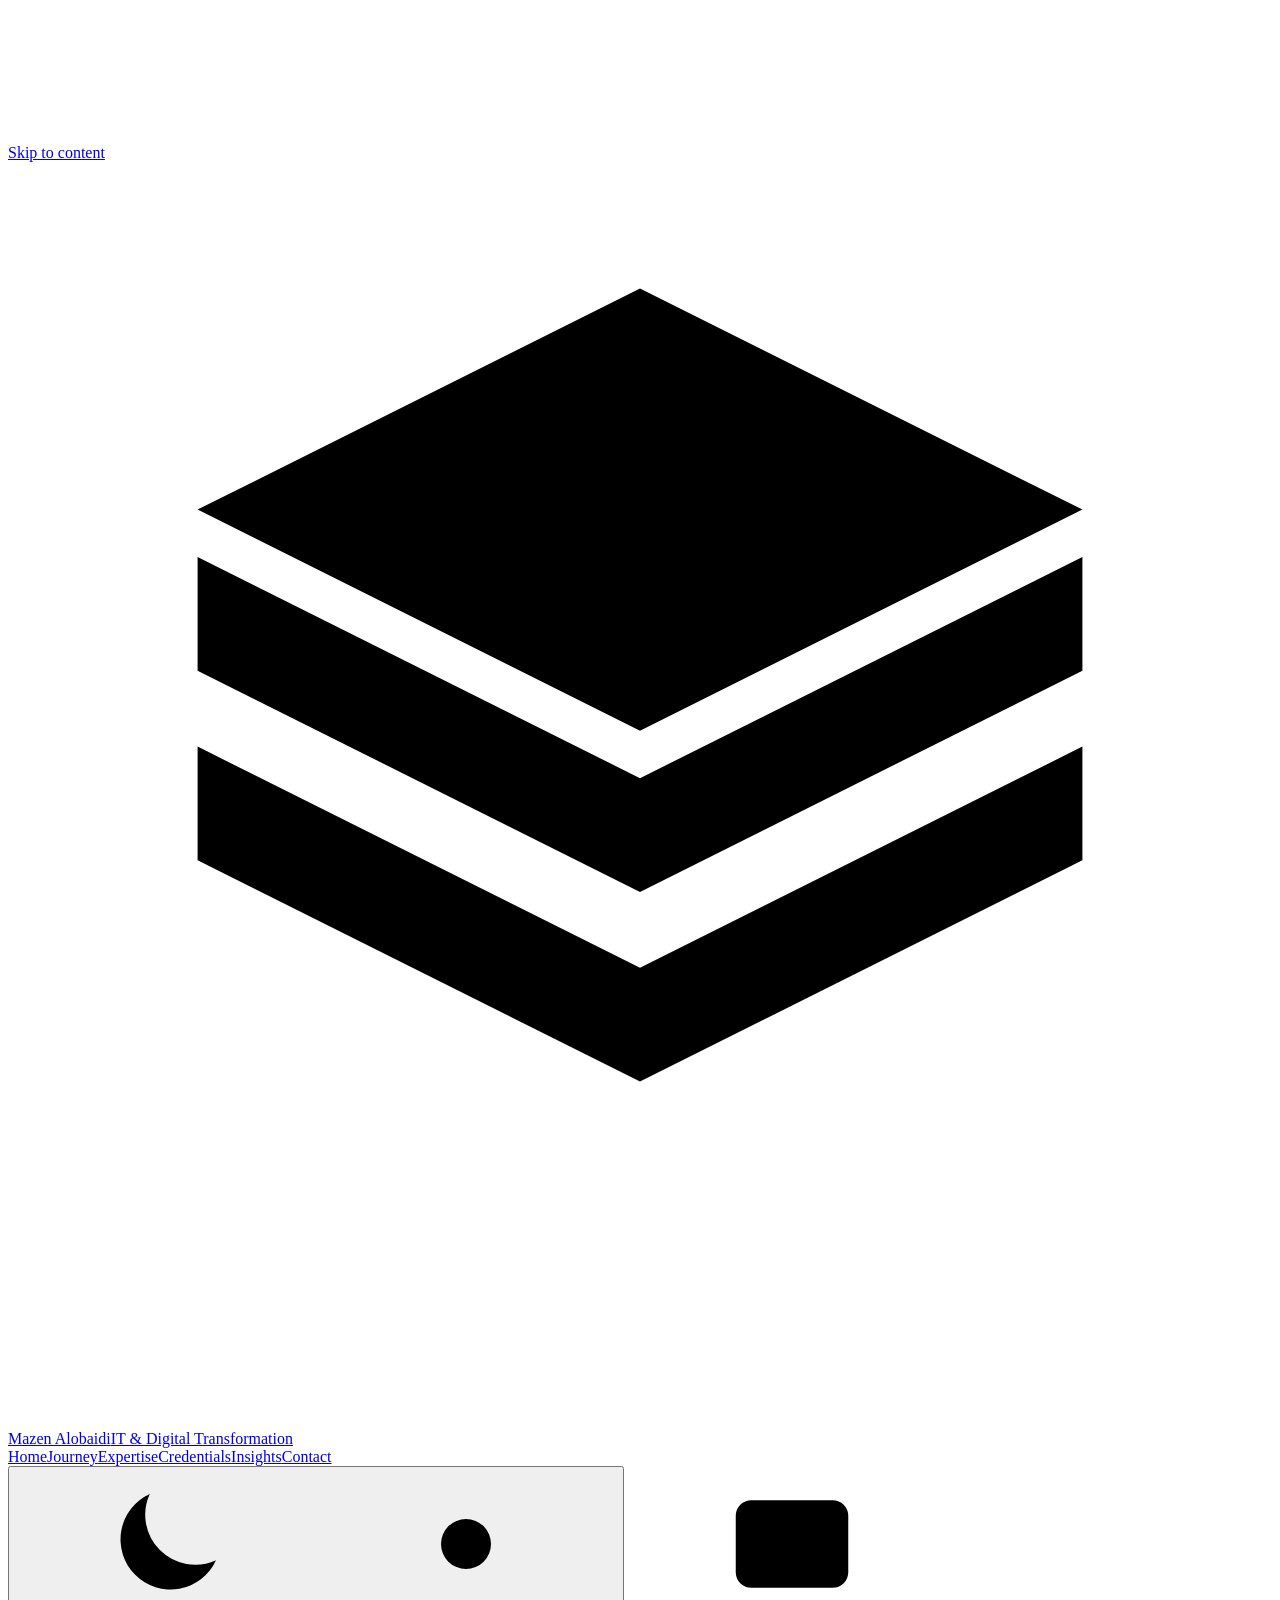
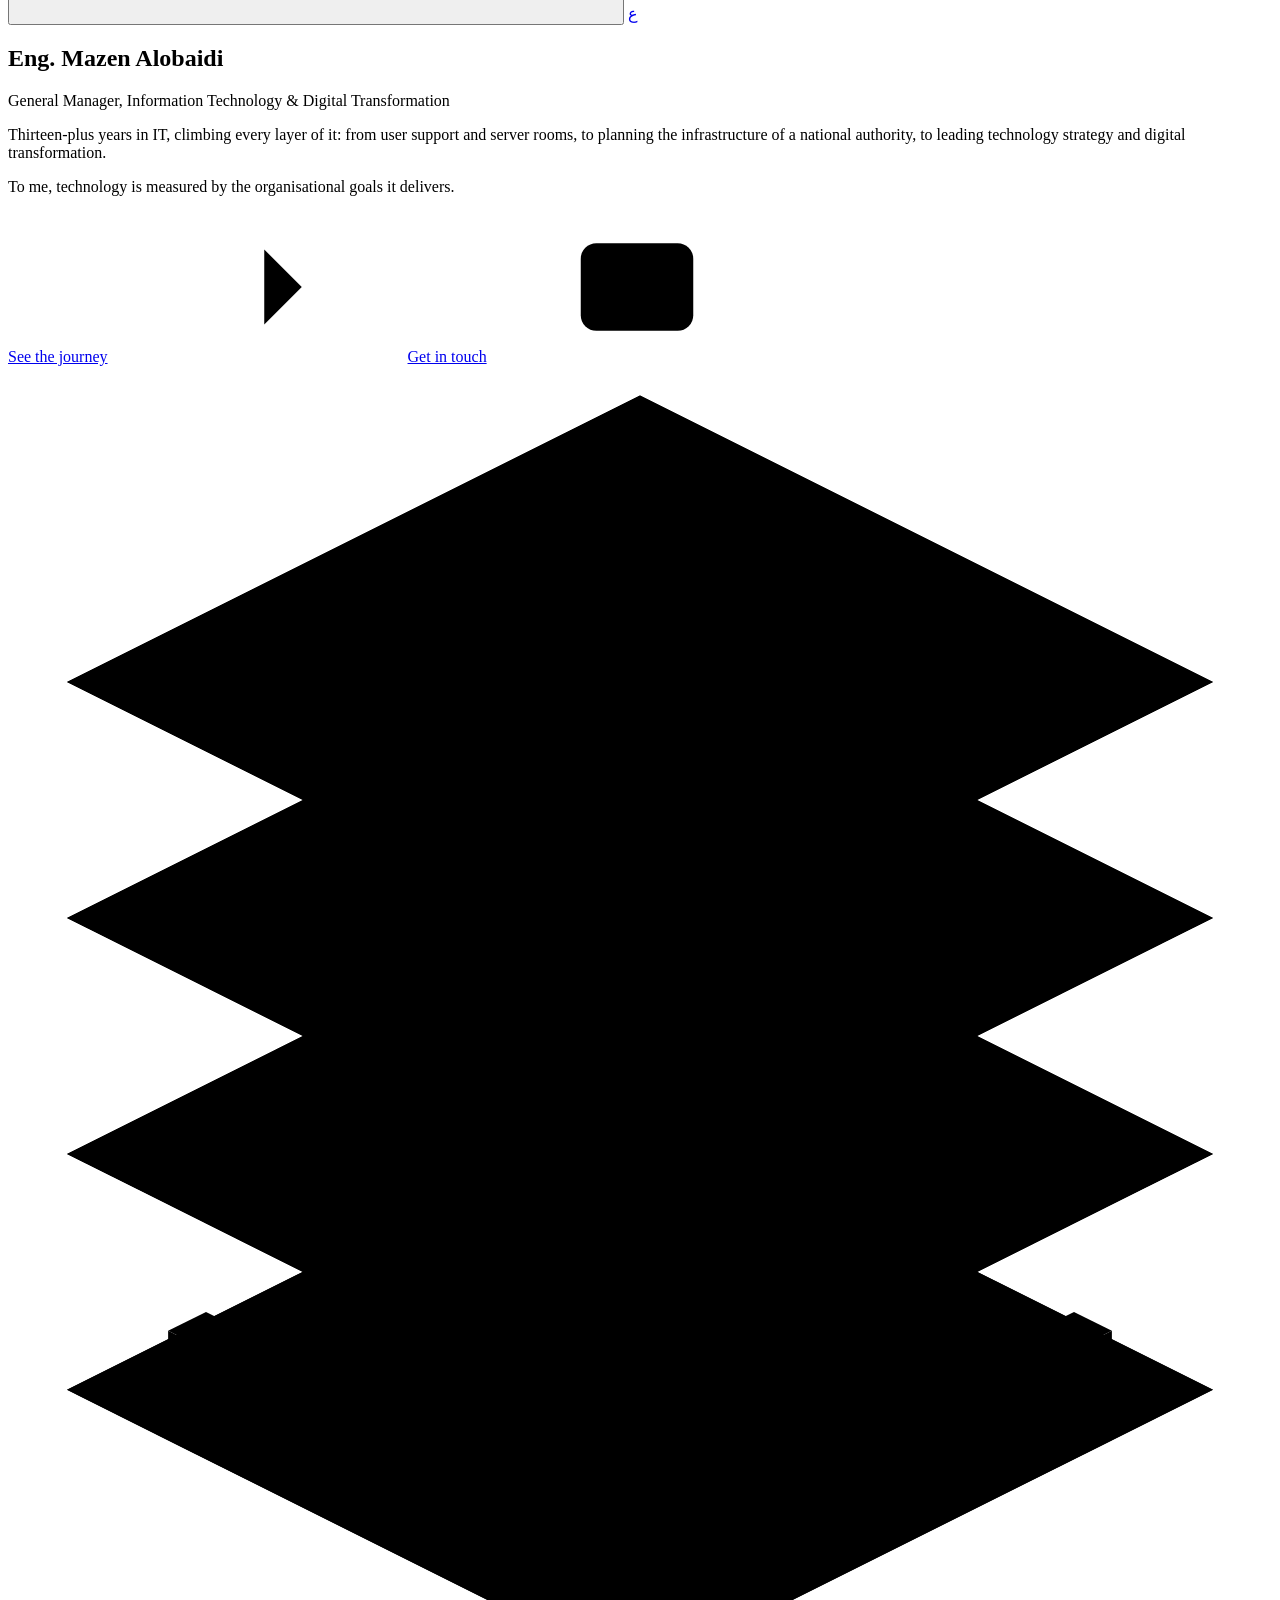
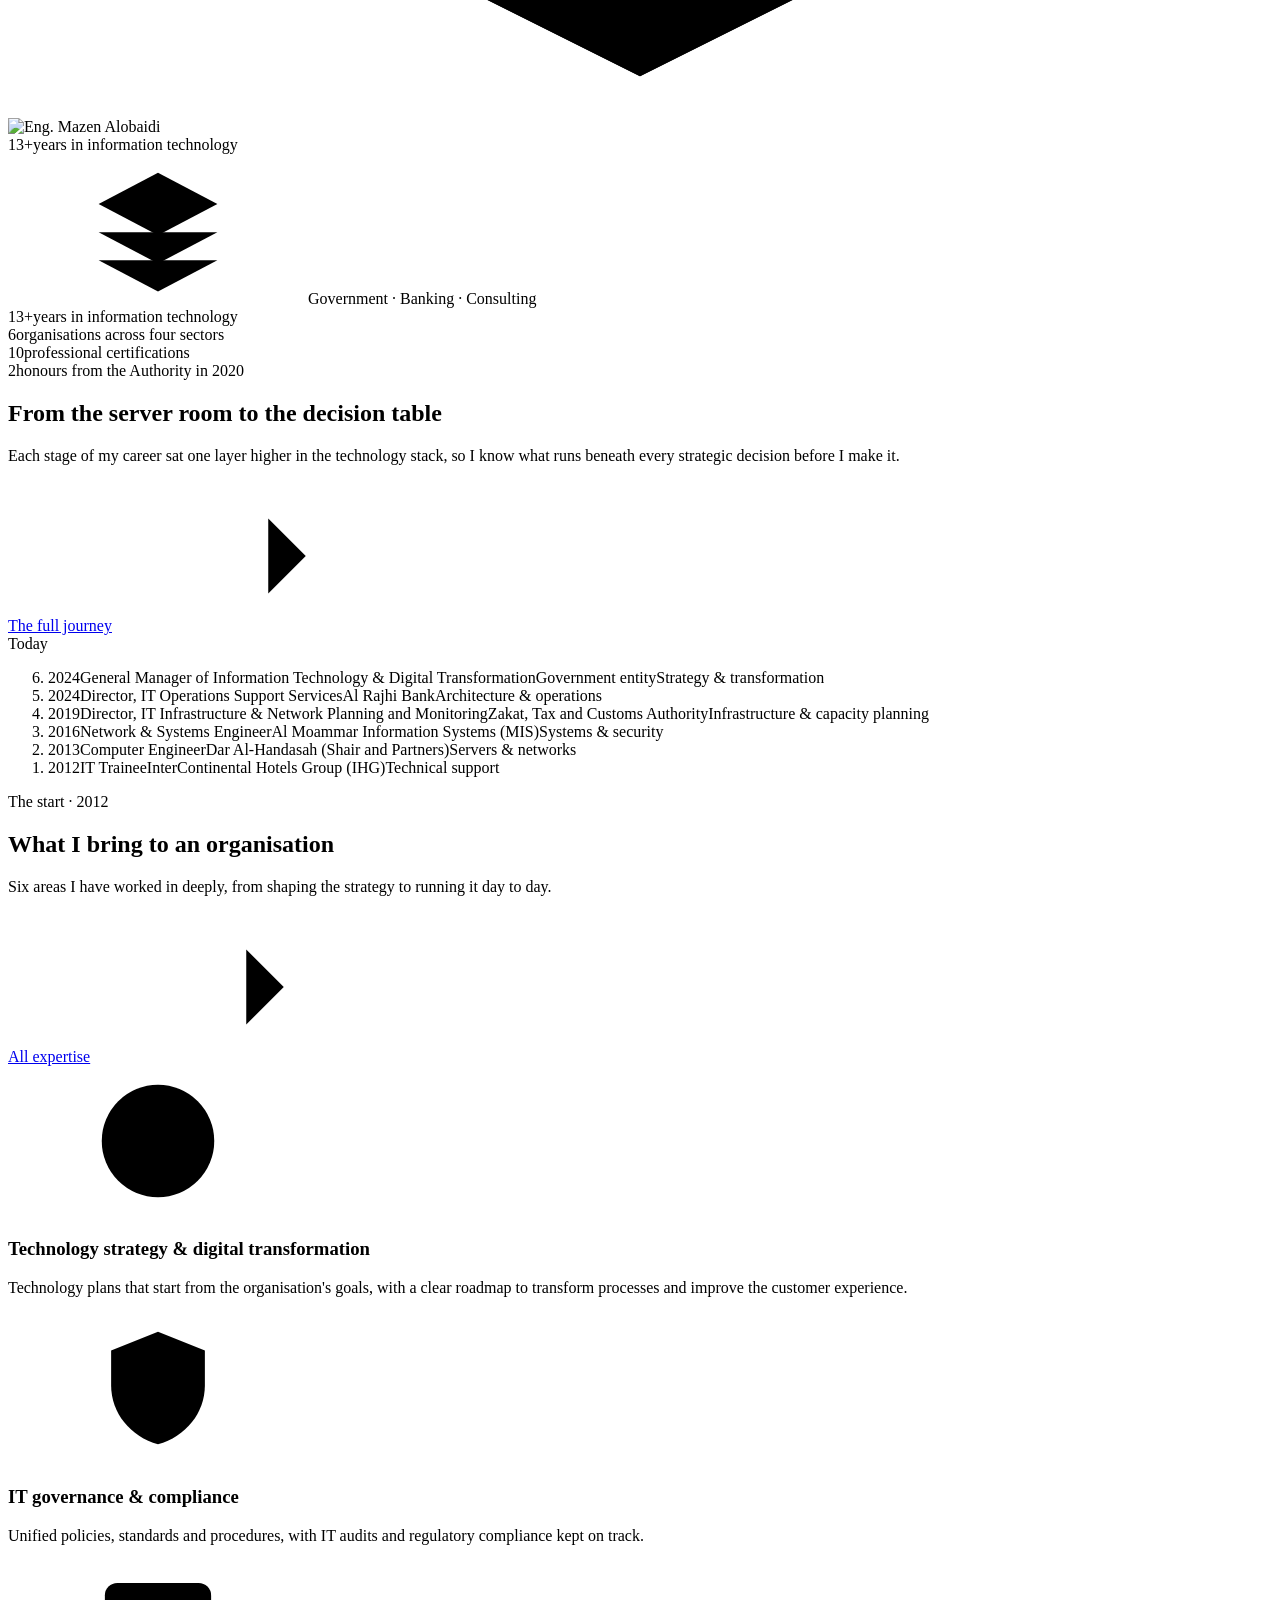
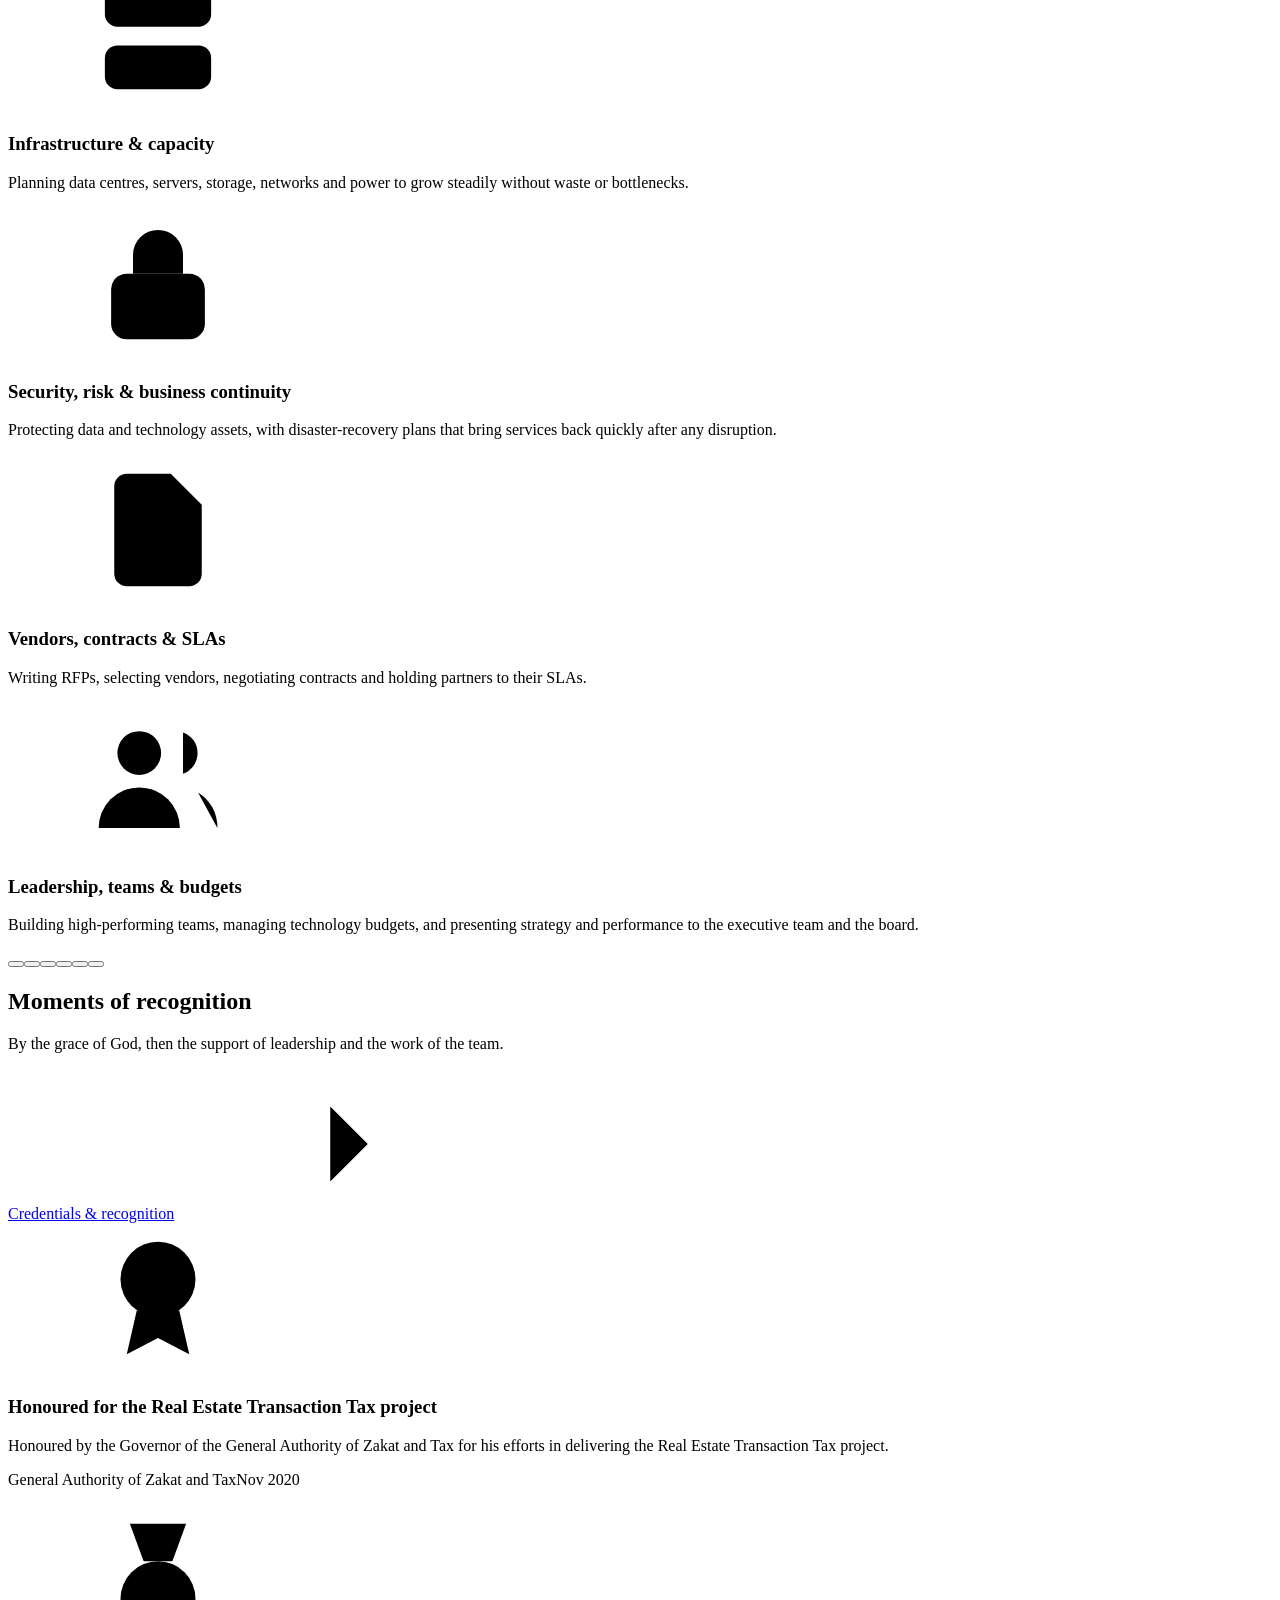
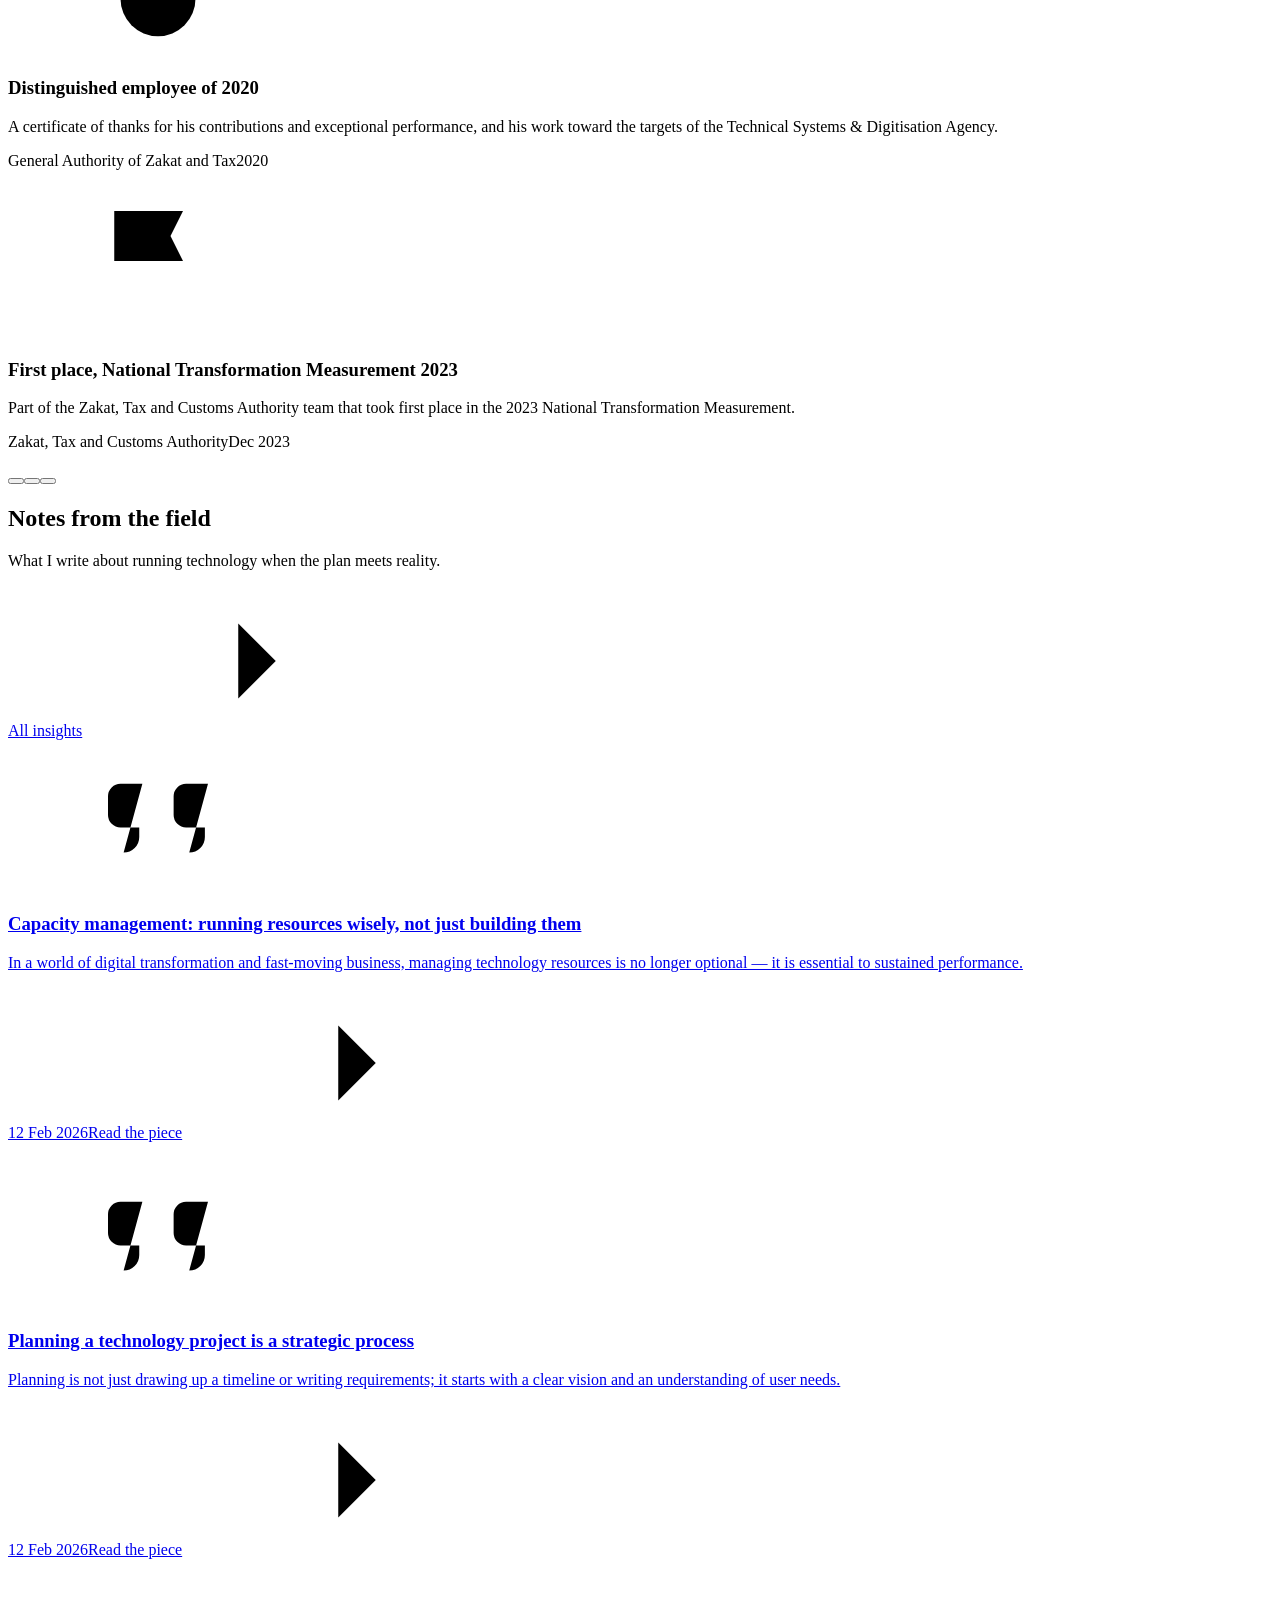
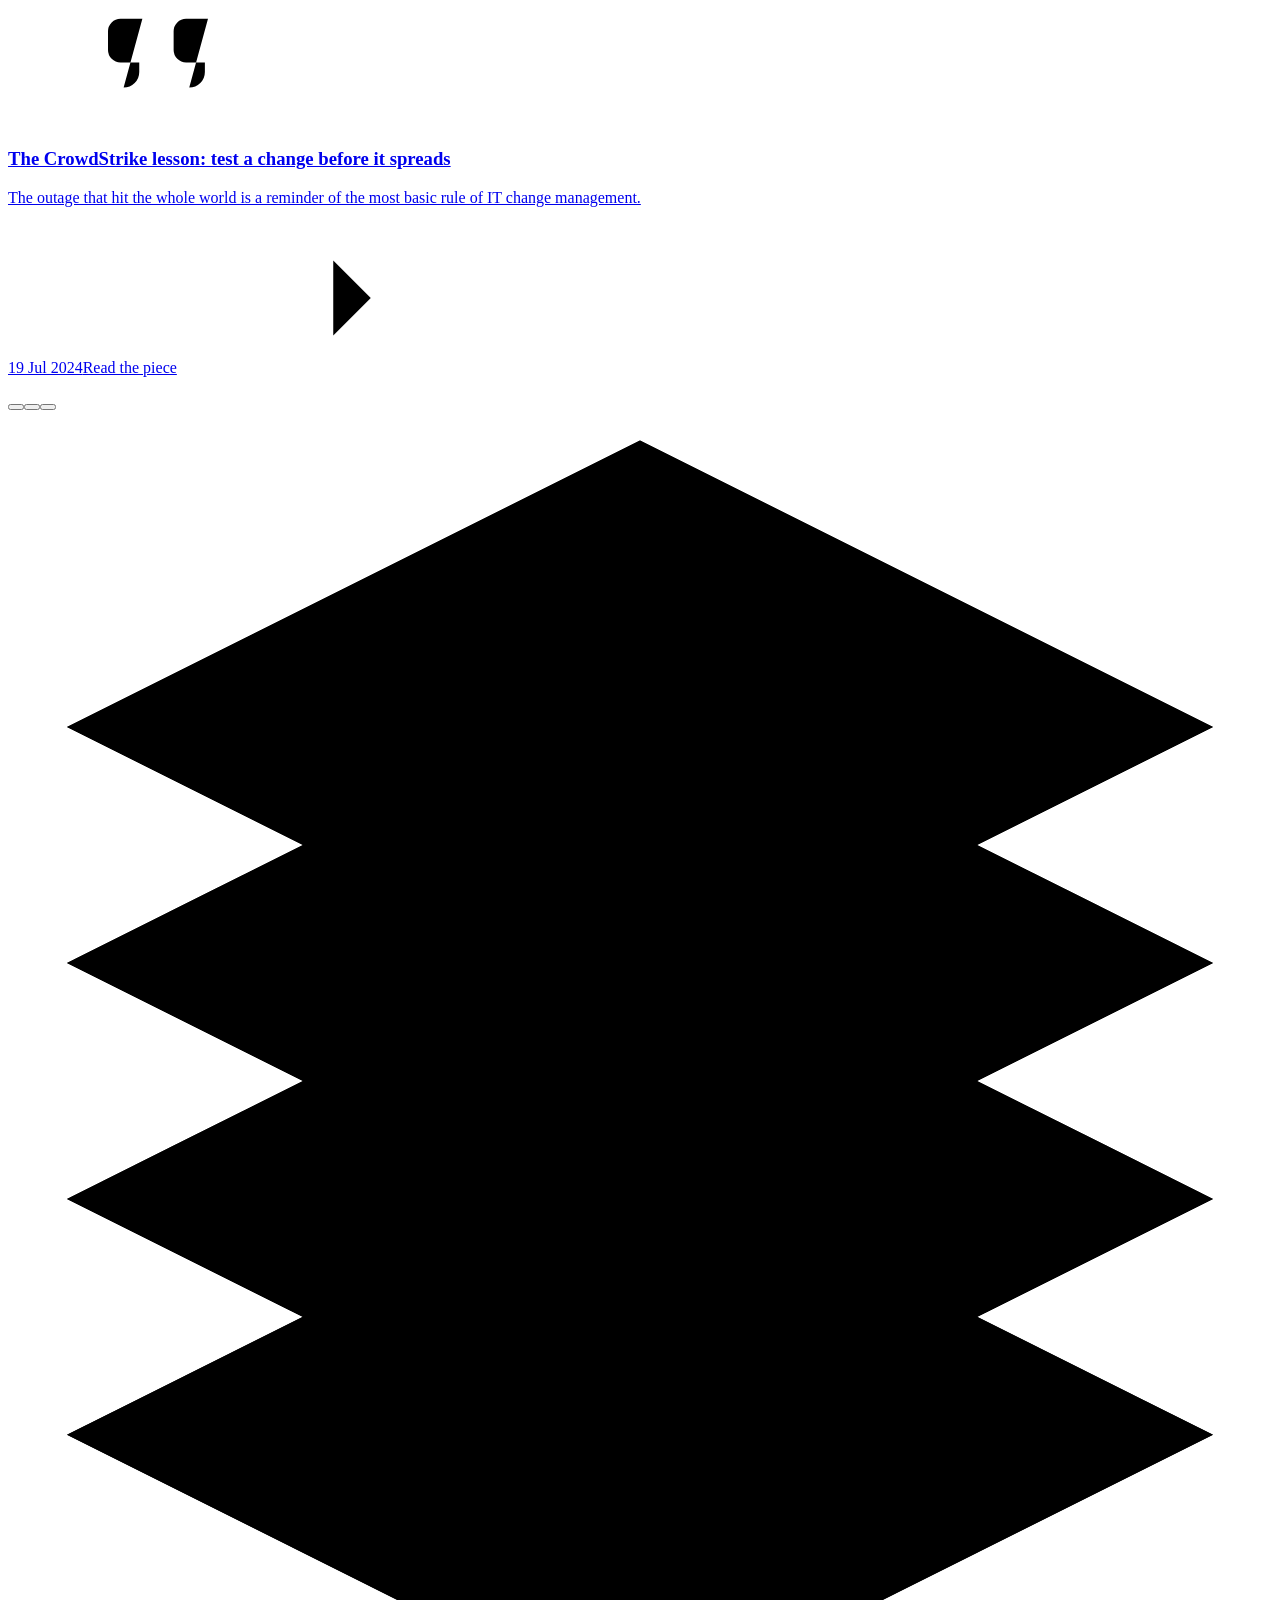
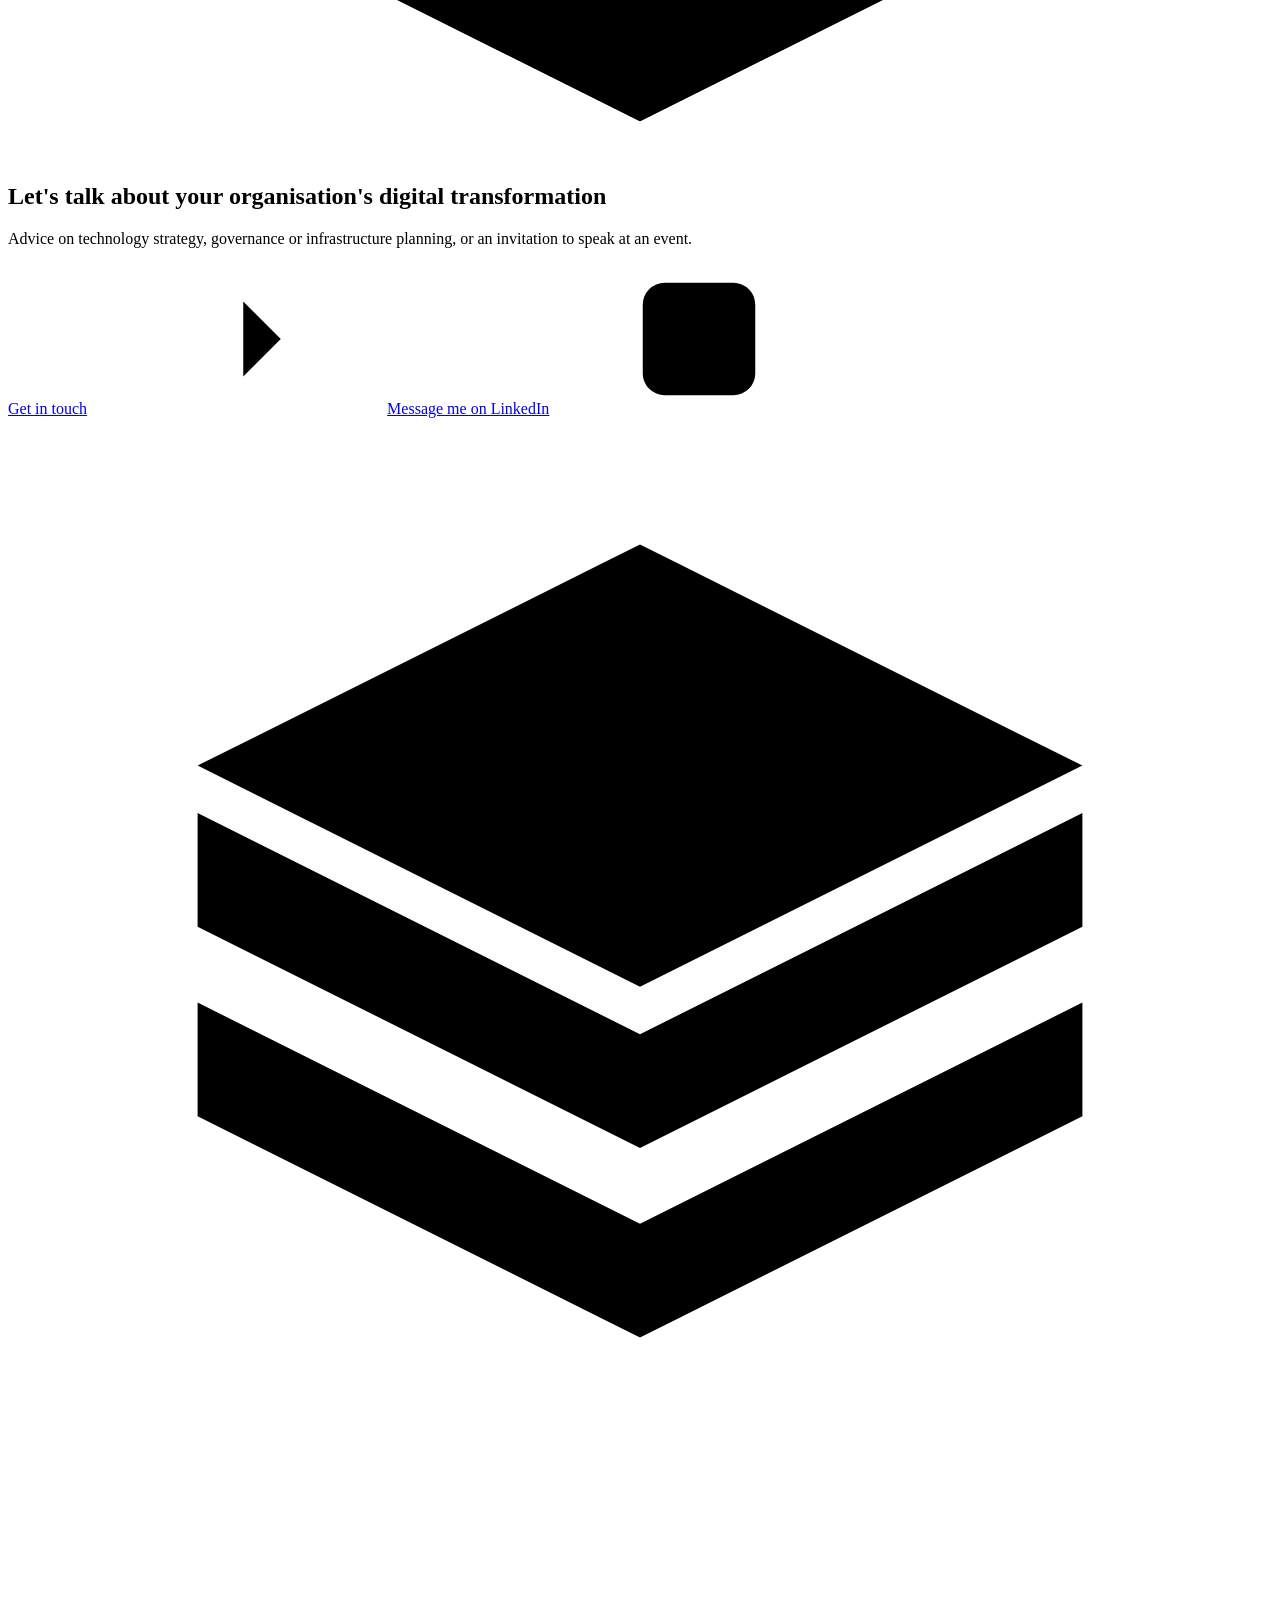
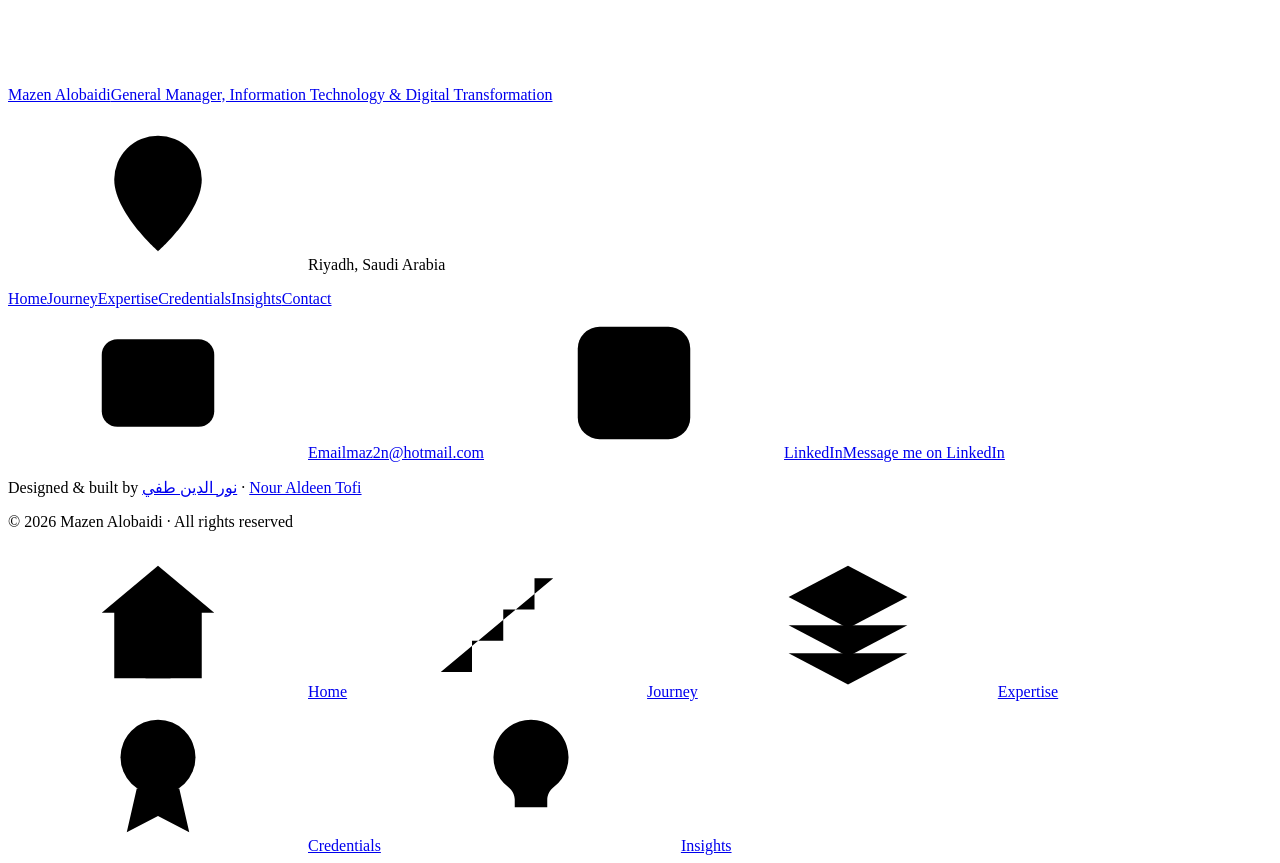
==== en/index.html @ f047f0a1 "Add English pages" ====
<!doctype html>
<html lang="en" dir="ltr" data-page="home" data-alt="../index.html">
<head>
<meta charset="utf-8">
<meta name="viewport" content="width=device-width, initial-scale=1, viewport-fit=cover">
<title>Mazen Alobaidi — General Manager, IT &amp; Digital Transformation</title>
<meta name="description" content="The personal site of Eng. Mazen Alobaidi: 13+ years in IT, from infrastructure and data centres to leading technology strategy, governance and digital transformation.">
<meta name="robots" content="noindex, nofollow">
<meta name="author" content="Mazen Alobaidi">
<meta name="theme-color" content="#0f2427">
<link rel="canonical" href="https://nouraldeentofi.github.io/mazen-alobaidi/en/">
<link rel="alternate" hreflang="ar" href="https://nouraldeentofi.github.io/mazen-alobaidi/">
<link rel="alternate" hreflang="en" href="https://nouraldeentofi.github.io/mazen-alobaidi/en/">
<link rel="alternate" hreflang="x-default" href="https://nouraldeentofi.github.io/mazen-alobaidi/">
<meta property="og:type" content="profile">
<meta property="og:site_name" content="Mazen Alobaidi">
<meta property="og:title" content="Mazen Alobaidi — General Manager, IT &amp; Digital Transformation">
<meta property="og:description" content="The personal site of Eng. Mazen Alobaidi: 13+ years in IT, from infrastructure and data centres to leading technology strategy, governance and digital transformation.">
<meta property="og:url" content="https://nouraldeentofi.github.io/mazen-alobaidi/en/">
<meta property="og:image" content="https://nouraldeentofi.github.io/mazen-alobaidi/assets/img/og.jpg">
<meta property="og:image:width" content="1200">
<meta property="og:image:height" content="630">
<meta property="og:locale" content="en_US">
<meta property="og:locale:alternate" content="ar_SA">
<meta name="twitter:card" content="summary_large_image">
<meta name="twitter:title" content="Mazen Alobaidi — General Manager, IT &amp; Digital Transformation">
<meta name="twitter:description" content="The personal site of Eng. Mazen Alobaidi: 13+ years in IT, from infrastructure and data centres to leading technology strategy, governance and digital transformation.">
<meta name="twitter:image" content="https://nouraldeentofi.github.io/mazen-alobaidi/assets/img/og.jpg">
<link rel="icon" href="../assets/img/favicon.svg" type="image/svg+xml">
<link rel="apple-touch-icon" href="../assets/img/apple-touch-icon.png">
<link rel="help" type="text/plain" href="../llms.txt" title="llms.txt">
<link rel="preload" href="../assets/fonts/plex-lat-400.woff2" as="font" type="font/woff2" crossorigin><link rel="preload" href="../assets/fonts/plex-lat-700.woff2" as="font" type="font/woff2" crossorigin>
<link rel="stylesheet" href="../assets/style.css?v=1">
<script>(function(){var d=document.documentElement,t;d.classList.add('js');setTimeout(function(){if(!window.__maReady)d.classList.remove('js')},3500);try{t=localStorage.getItem('ma-theme')}catch(e){}if(t!=='light'&&t!=='dark'){t=matchMedia('(prefers-color-scheme: dark)').matches?'dark':'light'}d.setAttribute('data-theme',t);try{var L=localStorage.getItem('ma-lang'),r=document.referrer,same=false;try{same=!!r&&new URL(r).origin===location.origin}catch(e){}if((L==='ar'||L==='en')&&L!==d.lang&&!same&&location.protocol!=='file:'){location.replace(d.getAttribute('data-alt'))}}catch(e){}})();</script>
<script type="application/ld+json">{"@context": "https://schema.org", "@type": "Person", "@id": "https://nouraldeentofi.github.io/mazen-alobaidi/#person", "name": "Mazen Alobaidi", "alternateName": ["مازن العبيدي", "م. مازن العبيدي", "مازن فهد العبيدي", "مازن فهد زايد العبيدي", "مازن عبيدي", "مازن العبيدى", "المهندس مازن العبيدي", "Mazen Alobaidi", "Mazen Al-Obaidi", "Mazen Al Obaidi", "Mazen AlObaidi", "Mazen Alobaidy", "Mazen Al-Obaidy", "Mazen Obaidi", "Mazen Fahad Alobaidi", "Mazen Fahd Alobaidi", "Eng. Mazen Alobaidi", "Mazen A."], "honorificPrefix": "Eng.", "jobTitle": ["المدير العام لتقنية المعلومات والتحول الرقمي", "General Manager, Information Technology & Digital Transformation"], "description": "The personal site of Eng. Mazen Alobaidi: 13+ years in IT, from infrastructure and data centres to leading technology strategy, governance and digital transformation.", "url": "https://nouraldeentofi.github.io/mazen-alobaidi/en/", "image": "https://nouraldeentofi.github.io/mazen-alobaidi/assets/img/mazen-600.jpg", "address": {"@type": "PostalAddress", "addressLocality": "Riyadh", "addressCountry": "SA"}, "homeLocation": {"@type": "City", "name": "Riyadh", "alternateName": "الرياض"}, "worksFor": {"@type": "GovernmentOrganization", "name": "Government entity — Riyadh", "alternateName": "جهة حكومية — الرياض"}, "hasOccupation": {"@type": "Occupation", "name": "General Manager, Information Technology & Digital Transformation", "alternateName": ["General Manager of Information Technology and Digital Transformation", "Chief Information Officer", "CIO", "VP of Information Technology", "IT General Manager", "Head of IT", "Digital Transformation Leader", "Enterprise Architecture Consultant", "IT Strategy Consultant", "IT Infrastructure Director", "المدير العام لتقنية المعلومات والتحول الرقمي", "مدير عام تقنية المعلومات", "رئيس تقنية المعلومات", "نائب الرئيس لتقنية المعلومات", "قائد التحول الرقمي", "مستشار تقنية المعلومات", "مستشار التحول الرقمي", "مدير البنية التحتية التقنية"], "occupationLocation": {"@type": "City", "name": "Riyadh"}, "skills": "IT Strategy, Digital Transformation, IT Governance, Enterprise Architecture, TOGAF, Capacity Management, Data Center Architecture, High Availability Architecture, IT Infrastructure Planning, Cybersecurity, Risk Management, Business Continuity, Disaster Recovery, Vendor Management, RFP, Service Level Agreements, IT Budgeting, Change Management, Team Leadership, VMware vSphere"}, "knowsAbout": ["IT Strategy", "Digital Transformation", "IT Governance", "Enterprise Architecture", "TOGAF", "Capacity Management", "Data Center Architecture", "High Availability Architecture", "IT Infrastructure Planning", "Cybersecurity", "Risk Management", "Business Continuity", "Disaster Recovery", "Vendor Management", "RFP", "Service Level Agreements", "IT Budgeting", "Change Management", "Team Leadership", "VMware vSphere", "Windows Server", "ISO 27001", "Cloud Architecture", "استراتيجية تقنية المعلومات", "التحول الرقمي", "حوكمة تقنية المعلومات", "معمارية المؤسسة", "إدارة السعة", "مراكز البيانات", "استمرارية الأعمال", "إدارة المخاطر", "الأمن السيبراني"], "hasCredential": [{"@type": "EducationalOccupationalCredential", "credentialCategory": "degree", "name": "Bachelor's Degree, Computer Engineering", "recognizedBy": {"@type": "CollegeOrUniversity", "name": "Taif University", "alternateName": "جامعة الطائف"}}, {"@type": "EducationalOccupationalCredential", "credentialCategory": "certificate", "name": "Strategic Planning", "alternateName": "التخطيط الاستراتيجي", "recognizedBy": {"@type": "Organization", "name": "London Corporate Training"}}, {"@type": "EducationalOccupationalCredential", "credentialCategory": "certificate", "name": "TOGAF 9 Foundation and Certified Training", "alternateName": "تدريب TOGAF 9 التأسيسي والمعتمد", "recognizedBy": {"@type": "Organization", "name": "JODAYN"}}, {"@type": "EducationalOccupationalCredential", "credentialCategory": "certificate", "name": "Cloud Architecture: Advanced Concepts", "alternateName": "معمارية السحابة: مفاهيم متقدمة", "recognizedBy": {"@type": "Organization", "name": "LinkedIn Learning"}}, {"@type": "EducationalOccupationalCredential", "credentialCategory": "certificate", "name": "Learning Cloud Computing: Core Concepts", "alternateName": "الحوسبة السحابية: المفاهيم الأساسية", "recognizedBy": {"@type": "Organization", "name": "LinkedIn Learning"}}, {"@type": "EducationalOccupationalCredential", "credentialCategory": "certificate", "name": "vSphere 6.7 Foundations: Networking", "alternateName": "أساسيات شبكات vSphere 6.7", "recognizedBy": {"@type": "Organization", "name": "LinkedIn Learning"}}, {"@type": "EducationalOccupationalCredential", "credentialCategory": "certificate", "name": "VMware vSphere 6.5 Advanced Networking", "alternateName": "شبكات VMware vSphere 6.5 المتقدمة", "recognizedBy": {"@type": "Organization", "name": "LinkedIn Learning"}}, {"@type": "EducationalOccupationalCredential", "credentialCategory": "certificate", "name": "Microsoft SQL Server 2016: Installation and Administration", "alternateName": "تثبيت Microsoft SQL Server 2016 وإدارته", "recognizedBy": {"@type": "Organization", "name": "LinkedIn Learning"}}, {"@type": "EducationalOccupationalCredential", "credentialCategory": "certificate", "name": "Introduction to SAN and NAS Storage", "alternateName": "مقدمة في تخزين SAN وNAS", "recognizedBy": {"@type": "Organization", "name": "LinkedIn Learning"}}, {"@type": "EducationalOccupationalCredential", "credentialCategory": "certificate", "name": "Project Management Foundations: Small Projects", "alternateName": "أساسيات إدارة المشاريع: المشاريع الصغيرة", "recognizedBy": {"@type": "Organization", "name": "LinkedIn Learning"}}, {"@type": "EducationalOccupationalCredential", "credentialCategory": "certificate", "name": "Project Management Tips", "alternateName": "نصائح في إدارة المشاريع", "recognizedBy": {"@type": "Organization", "name": "LinkedIn Learning"}}], "award": ["Honoured for the Real Estate Transaction Tax project (Nov 2020)", "Distinguished employee of 2020 (2020)", "First place, National Transformation Measurement 2023 (Dec 2023)", "تكريم مشروع ضريبة التصرفات العقارية", "الموظف المتميز لعام 2020", "المركز الأول في قياس التحول الوطني 2023"], "alumniOf": [{"@type": "CollegeOrUniversity", "name": "Taif University", "alternateName": "جامعة الطائف"}, {"@type": "GovernmentOrganization", "name": "Zakat, Tax and Customs Authority", "alternateName": ["ZATCA", "هيئة الزكاة والضريبة والجمارك"]}, {"@type": "BankOrCreditUnion", "name": "Al Rajhi Bank", "alternateName": "مصرف الراجحي"}, {"@type": "Organization", "name": "Al Moammar Information Systems", "alternateName": ["MIS", "المعمر لأنظمة المعلومات"]}, {"@type": "Organization", "name": "Dar Al-Handasah (Shair and Partners)", "alternateName": "دار الهندسة"}, {"@type": "Organization", "name": "InterContinental Hotels Group", "alternateName": "IHG"}], "knowsLanguage": [{"@type": "Language", "name": "Arabic", "alternateName": "ar"}, {"@type": "Language", "name": "English", "alternateName": "en"}], "sameAs": ["https://www.linkedin.com/in/mazen-a-08a4165a/"], "email": "mailto:maz2n@hotmail.com"}</script><script type="application/ld+json">{"@context": "https://schema.org", "@type": "ProfilePage", "@id": "https://nouraldeentofi.github.io/mazen-alobaidi/en/#page", "url": "https://nouraldeentofi.github.io/mazen-alobaidi/en/", "name": "Mazen Alobaidi — General Manager, IT & Digital Transformation", "description": "The personal site of Eng. Mazen Alobaidi: 13+ years in IT, from infrastructure and data centres to leading technology strategy, governance and digital transformation.", "inLanguage": "en", "isPartOf": {"@type": "WebSite", "@id": "https://nouraldeentofi.github.io/mazen-alobaidi/#site", "name": "Mazen Alobaidi", "url": "https://nouraldeentofi.github.io/mazen-alobaidi/"}, "about": {"@id": "https://nouraldeentofi.github.io/mazen-alobaidi/#person"}, "mainEntity": {"@id": "https://nouraldeentofi.github.io/mazen-alobaidi/#person"}}</script><script type="application/ld+json">{"@context": "https://schema.org", "@type": "BreadcrumbList", "itemListElement": [{"@type": "ListItem", "position": 1, "name": "Home", "item": "https://nouraldeentofi.github.io/mazen-alobaidi/en/"}]}</script>
</head>
<body>
<a class="skip" href="#main">Skip to content</a>
<svg class="sprite" aria-hidden="true" focusable="false" xmlns="http://www.w3.org/2000/svg"><symbol id="i-home" viewBox="0 0 24 24"><path d="M3 10.5 12 3l9 7.5"/><path d="M5 9.5V21h14V9.5"/><path d="M10 21v-6h4v6"/></symbol><symbol id="i-stairs" viewBox="0 0 24 24"><path d="M3 20h5v-5h5v-5h5V5h3"/></symbol><symbol id="i-layers" viewBox="0 0 24 24"><path d="M12 3 2.5 8 12 13l9.5-5L12 3Z"/><path d="m2.5 12.5 9.5 5 9.5-5"/><path d="m2.5 17 9.5 5 9.5-5"/></symbol><symbol id="i-award" viewBox="0 0 24 24"><circle cx="12" cy="9" r="6"/><path d="M8.6 14 7 21l5-2.6 5 2.6-1.6-7"/></symbol><symbol id="i-medal" viewBox="0 0 24 24"><path d="M7.5 3h9l-2.2 6h-4.6L7.5 3Z"/><circle cx="12" cy="15" r="6"/><path d="m12 12 .9 1.9 2.1.3-1.5 1.4.4 2.1-1.9-1-1.9 1 .4-2.1-1.5-1.4 2.1-.3L12 12Z"/></symbol><symbol id="i-flag" viewBox="0 0 24 24"><path d="M5 21V4"/><path d="M5 4h11l-2 4 2 4H5"/></symbol><symbol id="i-bulb" viewBox="0 0 24 24"><path d="M9 18h6"/><path d="M10 21h4"/><path d="M12 3a6 6 0 0 0-3.6 10.8c.6.5 1 1.2 1 2V17h5.2v-1.2c0-.8.4-1.5 1-2A6 6 0 0 0 12 3Z"/></symbol><symbol id="i-mail" viewBox="0 0 24 24"><rect x="3" y="5" width="18" height="14" rx="2.5"/><path d="m3.8 7 8.2 6 8.2-6"/></symbol><symbol id="i-linkedin" viewBox="0 0 24 24"><rect x="3" y="3" width="18" height="18" rx="3.5"/><path d="M8 10.5V17"/><path d="M8 7.2v.1"/><path d="M12 17v-6.5"/><path d="M12 13.6c0-1.9 1.1-3.1 2.7-3.1 1.5 0 2.3 1 2.3 2.8V17"/></symbol><symbol id="i-pin" viewBox="0 0 24 24"><path d="M12 21s-7-6.2-7-11.5a7 7 0 0 1 14 0C19 14.8 12 21 12 21Z"/><circle cx="12" cy="9.5" r="2.5"/></symbol><symbol id="i-arrow" viewBox="0 0 24 24"><path d="M5 12h14"/><path d="m13 6 6 6-6 6"/></symbol><symbol id="i-back" viewBox="0 0 24 24"><path d="M19 12H5"/><path d="m11 18-6-6 6-6"/></symbol><symbol id="i-chev" viewBox="0 0 24 24"><path d="m6 9 6 6 6-6"/></symbol><symbol id="i-sun" viewBox="0 0 24 24"><circle cx="12" cy="12" r="4"/><path d="M12 2.5v2M12 19.5v2M4.6 4.6 6 6M18 18l1.4 1.4M2.5 12h2M19.5 12h2M4.6 19.4 6 18M18 6l1.4-1.4"/></symbol><symbol id="i-moon" viewBox="0 0 24 24"><path d="M20 14.6A8 8 0 0 1 9.4 4 8 8 0 1 0 20 14.6Z"/></symbol><symbol id="i-target" viewBox="0 0 24 24"><circle cx="12" cy="12" r="9"/><circle cx="12" cy="12" r="5"/><circle cx="12" cy="12" r="1.2"/></symbol><symbol id="i-shield" viewBox="0 0 24 24"><path d="M12 3 4.5 6v5.6c0 4.4 3.1 8.2 7.5 9.4 4.4-1.2 7.5-5 7.5-9.4V6L12 3Z"/><path d="m8.8 12 2.2 2.2 4.2-4.4"/></symbol><symbol id="i-server" viewBox="0 0 24 24"><rect x="3.5" y="3.5" width="17" height="7" rx="2"/><rect x="3.5" y="13.5" width="17" height="7" rx="2"/><path d="M7.5 7h.1M7.5 17h.1"/><path d="M11 7h5.5M11 17h5.5"/></symbol><symbol id="i-refresh" viewBox="0 0 24 24"><path d="M3.5 12a8.5 8.5 0 0 1 14.7-5.8L20.5 8.5"/><path d="M20.5 3.5v5h-5"/><path d="M20.5 12a8.5 8.5 0 0 1-14.7 5.8L3.5 15.5"/><path d="M3.5 20.5v-5h5"/></symbol><symbol id="i-lock" viewBox="0 0 24 24"><rect x="4.5" y="10.5" width="15" height="10.5" rx="2.5"/><path d="M8 10.5V7.5a4 4 0 0 1 8 0v3"/><path d="M12 14.5v2.5"/></symbol><symbol id="i-file" viewBox="0 0 24 24"><path d="M14 3H7a2 2 0 0 0-2 2v14a2 2 0 0 0 2 2h10a2 2 0 0 0 2-2V8l-5-5Z"/><path d="M14 3v5h5"/><path d="M8.5 13h7M8.5 17h4.5"/></symbol><symbol id="i-users" viewBox="0 0 24 24"><circle cx="9" cy="8" r="3.5"/><path d="M2.5 20a6.5 6.5 0 0 1 13 0"/><path d="M16 4.7a3.5 3.5 0 0 1 0 6.6"/><path d="M18.4 14.3A6.5 6.5 0 0 1 21.5 20"/></symbol><symbol id="i-calendar" viewBox="0 0 24 24"><rect x="3.5" y="5" width="17" height="15.5" rx="2.5"/><path d="M3.5 10h17M8 3v4M16 3v4"/></symbol><symbol id="i-cap" viewBox="0 0 24 24"><path d="M22 9 12 4 2 9l10 5 10-5Z"/><path d="M6 11.2V16c0 1.7 2.7 3 6 3s6-1.3 6-3v-4.8"/><path d="M22 9v6"/></symbol><symbol id="i-landmark" viewBox="0 0 24 24"><path d="M3 21h18"/><path d="M5.5 18V10.5M10 18v-7.5M14 18v-7.5M18.5 18v-7.5"/><path d="M3 10.5 12 4l9 6.5H3Z"/></symbol><symbol id="i-bank" viewBox="0 0 24 24"><path d="M3 21h18"/><path d="M4 18h16"/><path d="M6 18v-6M10 18v-6M14 18v-6M18 18v-6"/><path d="M3.5 9.5 12 4.5l8.5 5H3.5Z"/><path d="M12 7.2v.1"/></symbol><symbol id="i-building" viewBox="0 0 24 24"><rect x="5" y="3" width="14" height="18" rx="1.5"/><path d="M9 7h2M13 7h2M9 11h2M13 11h2M9 15h2M13 15h2"/><path d="M10.5 21v-2.5h3V21"/></symbol><symbol id="i-bed" viewBox="0 0 24 24"><path d="M3 19V6"/><path d="M3 14h18v5"/><path d="M21 14v-1.5A3.5 3.5 0 0 0 17.5 9H11v5"/><circle cx="7" cy="11" r="2"/></symbol><symbol id="i-copy" viewBox="0 0 24 24"><rect x="8.5" y="8.5" width="12" height="12" rx="2.5"/><path d="M15.5 8.5V6A2.5 2.5 0 0 0 13 3.5H6A2.5 2.5 0 0 0 3.5 6v7A2.5 2.5 0 0 0 6 15.5h2.5"/></symbol><symbol id="i-send" viewBox="0 0 24 24"><path d="M21 3 10.5 13.5"/><path d="M21 3 14.5 21l-4-7.5L3 9.5 21 3Z"/></symbol><symbol id="i-check" viewBox="0 0 24 24"><path d="m5 12.5 4.5 4.5L19 7.5"/></symbol><symbol id="i-external" viewBox="0 0 24 24"><path d="M14 4h6v6"/><path d="M20 4 11 13"/><path d="M18 14v4a2 2 0 0 1-2 2H6a2 2 0 0 1-2-2V8a2 2 0 0 1 2-2h4"/></symbol><symbol id="i-quote" viewBox="0 0 24 24"><path d="M9.5 7H6a2 2 0 0 0-2 2v3a2 2 0 0 0 2 2h3v1.5A2.5 2.5 0 0 1 6.5 18"/><path d="M20 7h-3.5a2 2 0 0 0-2 2v3a2 2 0 0 0 2 2h3v1.5A2.5 2.5 0 0 1 17 18"/></symbol><symbol id="i-plus" viewBox="0 0 24 24"><path d="M12 5v14M5 12h14"/></symbol></svg>
<div class="bg-grid" aria-hidden="true"></div>
<header class="site-header is-home" id="top">
<div class="bar wrap">
<div class="bar-start"><a class="brand" href="index.html"><svg class="mark" viewBox="0 0 40 40" aria-hidden="true" focusable="false"><path class="m3" d="M20 25.5 6 18.5v3.6l14 7 14-7v-3.6l-14 7Z"/><path class="m2" d="M20 19.5 6 12.5v3.6l14 7 14-7v-3.6l-14 7Z"/><path class="m1" d="M20 4 6 11l14 7 14-7-14-7Z"/></svg><span class="brand-text"><span class="brand-name">Mazen Alobaidi</span><span class="brand-role">IT &amp; Digital Transformation</span></span></a></div>
<nav class="main-nav" aria-label="Main navigation"><a class="nav-link" href="index.html" aria-current="page">Home</a><a class="nav-link" href="journey.html">Journey</a><a class="nav-link" href="expertise.html">Expertise</a><a class="nav-link" href="credentials.html">Credentials</a><a class="nav-link" href="insights.html">Insights</a><a class="nav-link nav-cta" href="contact.html">Contact</a></nav>
<div class="bar-end">
<button class="icon-btn theme-btn" type="button" aria-label="Toggle dark mode"><span class="swap"><svg class="ic i-moon" aria-hidden="true" focusable="false"><use href="#i-moon"/></svg><svg class="ic i-sun" aria-hidden="true" focusable="false"><use href="#i-sun"/></svg></span></button>
<a class="icon-btn lang-btn" href="../index.html" hreflang="ar" lang="ar" data-lang="ar" aria-label="ع — النسخة العربية">ع</a>
<a class="icon-btn only-mob" href="contact.html" aria-label="Get in touch"><svg class="ic" aria-hidden="true" focusable="false"><use href="#i-mail"/></svg></a>
</div>
</div>
<div class="progress" aria-hidden="true"><span></span></div>
</header>
<main id="main">

<section class="hero band" aria-labelledby="hero-name">
<div class="hero-bg" aria-hidden="true"><div class="data-cols"></div></div>
<div class="wrap hero-grid">
<div class="hero-text">
<h1 class="hero-name enter" id="hero-name" style="--e:1"><span class="hon">Eng.</span> Mazen Alobaidi</h1>
<p class="hero-role enter" style="--e:2">General Manager, Information Technology &amp; Digital Transformation</p>
<p class="hero-lead enter" style="--e:3">Thirteen-plus years in IT, climbing every layer of it: from user support and server rooms, to planning the infrastructure of a national authority, to leading technology strategy and digital transformation.</p>
<p class="hero-belief enter" style="--e:4">To me, technology is measured by the organisational goals it delivers.</p>
<div class="btn-row hero-ctas enter" style="--e:5"><a class="btn btn-primary shine" href="journey.html"><span>See the journey</span><svg class="ic dir-ic" aria-hidden="true" focusable="false"><use href="#i-arrow"/></svg></a><a class="btn btn-glass " href="contact.html"><span>Get in touch</span><svg class="ic" aria-hidden="true" focusable="false"><use href="#i-mail"/></svg></a></div>
</div>
<div class="hero-stage enter-zoom">
<div class="stage-art" aria-hidden="true"><svg class="stack" viewBox="0 0 600 640" aria-hidden="true" focusable="false" preserveAspectRatio="xMidYMid meet"><g class="st-conns"><line class="st-conn" x1="104" y1="486" x2="104" y2="150"/><line class="st-conn" x1="180" y1="486" x2="180" y2="150"/><line class="st-conn" x1="420" y1="486" x2="420" y2="150"/><line class="st-conn" x1="496" y1="486" x2="496" y2="150"/></g><g class="st-plane st-p3" style="--i:3"><polygon class="st-fill" points="300.0,350.0 572.0,486.0 300.0,622.0 28.0,486.0"/><path class="st-grid" d="M96.0,452.0L368.0,588.0M504.0,452.0L232.0,588.0M164.0,418.0L436.0,554.0M436.0,418.0L164.0,554.0M232.0,384.0L504.0,520.0M368.0,384.0L96.0,520.0"/><polygon class="st-edge" pathLength="1" points="300.0,350.0 572.0,486.0 300.0,622.0 28.0,486.0"/><g class="st-box"><polygon class="bx-l" points="76,458 94,467 94,497 76,488"/><polygon class="bx-r" points="94,467 112,458 112,488 94,497"/><polygon class="bx-t" points="94,449 112,458 94,467 76,458"/></g><g class="st-box"><polygon class="bx-l" points="122,458 140,467 140,497 122,488"/><polygon class="bx-r" points="140,467 158,458 158,488 140,497"/><polygon class="bx-t" points="140,449 158,458 140,467 122,458"/></g><g class="st-box"><polygon class="bx-l" points="442,458 460,467 460,497 442,488"/><polygon class="bx-r" points="460,467 478,458 478,488 460,497"/><polygon class="bx-t" points="460,449 478,458 460,467 442,458"/></g><g class="st-box"><polygon class="bx-l" points="488,458 506,467 506,497 488,488"/><polygon class="bx-r" points="506,467 524,458 524,488 506,497"/><polygon class="bx-t" points="506,449 524,458 506,467 488,458"/></g><circle class="st-led" cx="94" cy="464" r="2"/><circle class="st-led" style="--d:1.1s" cx="460" cy="464" r="2"/></g><g class="st-plane st-p2" style="--i:2"><polygon class="st-fill" points="300.0,238.0 572.0,374.0 300.0,510.0 28.0,374.0"/><path class="st-grid" d="M96.0,340.0L368.0,476.0M504.0,340.0L232.0,476.0M164.0,306.0L436.0,442.0M436.0,306.0L164.0,442.0M232.0,272.0L504.0,408.0M368.0,272.0L96.0,408.0"/><polygon class="st-edge" pathLength="1" points="300.0,238.0 572.0,374.0 300.0,510.0 28.0,374.0"/><g class="st-box st-flat"><polygon class="bx-l" points="80,362 100,372 100,378 80,368"/><polygon class="bx-r" points="100,372 120,362 120,368 100,378"/><polygon class="bx-t" points="100,352 120,362 100,372 80,362"/></g><g class="st-box st-flat"><polygon class="bx-l" points="130,386 150,396 150,402 130,392"/><polygon class="bx-r" points="150,396 170,386 170,392 150,402"/><polygon class="bx-t" points="150,376 170,386 150,396 130,386"/></g><g class="st-box st-flat"><polygon class="bx-l" points="430,386 450,396 450,402 430,392"/><polygon class="bx-r" points="450,396 470,386 470,392 450,402"/><polygon class="bx-t" points="450,376 470,386 450,396 430,386"/></g><g class="st-box st-flat"><polygon class="bx-l" points="480,362 500,372 500,378 480,368"/><polygon class="bx-r" points="500,372 520,362 520,368 500,378"/><polygon class="bx-t" points="500,352 520,362 500,372 480,362"/></g></g><g class="st-plane st-p1" style="--i:1"><polygon class="st-fill" points="300.0,126.0 572.0,262.0 300.0,398.0 28.0,262.0"/><path class="st-grid" d="M96.0,228.0L368.0,364.0M504.0,228.0L232.0,364.0M164.0,194.0L436.0,330.0M436.0,194.0L164.0,330.0M232.0,160.0L504.0,296.0M368.0,160.0L96.0,296.0"/><polygon class="st-edge" pathLength="1" points="300.0,126.0 572.0,262.0 300.0,398.0 28.0,262.0"/><g class="st-db"><path d="M93,236 v22 a17,8 0 0 0 34,0 v-22"/><ellipse cx="110" cy="236" rx="17" ry="8"/><path class="st-dbl" d="M93,247 a17,8 0 0 0 34,0"/></g><g class="st-db"><path d="M473,236 v22 a17,8 0 0 0 34,0 v-22"/><ellipse cx="490" cy="236" rx="17" ry="8"/><path class="st-dbl" d="M473,247 a17,8 0 0 0 34,0"/></g></g><g class="st-plane st-p0" style="--i:0"><polygon class="st-fill" points="300.0,14.0 572.0,150.0 300.0,286.0 28.0,150.0"/><path class="st-grid" d="M96.0,116.0L368.0,252.0M504.0,116.0L232.0,252.0M164.0,82.0L436.0,218.0M436.0,82.0L164.0,218.0M232.0,48.0L504.0,184.0M368.0,48.0L96.0,184.0"/><polygon class="st-edge" pathLength="1" points="300.0,14.0 572.0,150.0 300.0,286.0 28.0,150.0"/><g class="st-goal"><ellipse cx="122" cy="150" rx="34" ry="17"/><ellipse cx="122" cy="150" rx="21" ry="10.5"/><ellipse class="st-goal-c" cx="122" cy="150" rx="7" ry="3.5"/></g><g class="st-goal"><ellipse cx="478" cy="150" rx="34" ry="17"/><ellipse cx="478" cy="150" rx="21" ry="10.5"/><ellipse class="st-goal-c" cx="478" cy="150" rx="7" ry="3.5"/></g></g><g class="st-pulses"><circle class="st-pulse" style="--d:0.0s" cx="104" cy="486" r="3.2"/><circle class="st-pulse" style="--d:1.3s" cx="180" cy="486" r="3.2"/><circle class="st-pulse" style="--d:2.6s" cx="420" cy="486" r="3.2"/><circle class="st-pulse" style="--d:3.9s" cx="496" cy="486" r="3.2"/></g></svg></div>
<div class="portrait hero-portrait"><picture><source type="image/webp" srcset="../assets/img/mazen-400.webp 400w, ../assets/img/mazen-600.webp 600w" sizes="(max-width: 700px) 60vw, 360px"><img src="../assets/img/mazen-600.jpg" width="600" height="600" alt="Eng. Mazen Alobaidi" fetchpriority="high" decoding="async"></picture></div>
<div class="float f1 glass" aria-hidden="true"><span class="f-num" dir="ltr">13+</span><span class="f-txt">years in information technology</span></div>
<div class="float f2 glass" aria-hidden="true"><svg class="ic" aria-hidden="true" focusable="false"><use href="#i-layers"/></svg><span class="f-txt">Government · Banking · Consulting</span></div>
</div>
</div>
</section>

<section class="stats-sec" aria-label="At a glance">
<div class="wrap"><div class="stats"><div class="stat glass reveal" style="--r:0"><span class="stat-num" dir="ltr"><span class="count" data-to="13" style="--w:2ch">13</span>+</span><span class="stat-label">years in information technology</span></div><div class="stat glass reveal" style="--r:1"><span class="stat-num" dir="ltr"><span class="count" data-to="6" style="--w:1ch">6</span></span><span class="stat-label">organisations across four sectors</span></div><div class="stat glass reveal" style="--r:2"><span class="stat-num" dir="ltr"><span class="count" data-to="10" style="--w:2ch">10</span></span><span class="stat-label">professional certifications</span></div><div class="stat glass reveal" style="--r:3"><span class="stat-num" dir="ltr"><span class="count" data-to="2" style="--w:1ch">2</span></span><span class="stat-label">honours from the Authority in 2020</span></div></div></div>
</section>

<section class="sec" aria-labelledby="stack-t">
<div class="wrap">
<div class="sec-head "><div class="sec-head-text"><h2 id="stack-t" class="sec-title reveal from-start">From the server room to the decision table</h2><p class="sec-lead reveal">Each stage of my career sat one layer higher in the technology stack, so I know what runs beneath every strategic decision before I make it.</p></div><a class="text-link reveal" href="journey.html">The full journey<svg class="ic dir-ic" aria-hidden="true" focusable="false"><use href="#i-arrow"/></svg></a></div>
<div class="slabs-wrap">
<span class="slabs-cap cap-top">Today</span>
<ol class="slabs" reversed><li class="slab reveal" style="--r:5"><span class="slab-year" dir="ltr">2024</span><span class="slab-main"><span class="slab-role">General Manager of Information Technology &amp; Digital Transformation</span><span class="slab-org">Government entity</span></span><span class="slab-layer">Strategy &amp; transformation</span></li><li class="slab reveal" style="--r:4"><span class="slab-year" dir="ltr">2024</span><span class="slab-main"><span class="slab-role">Director, IT Operations Support Services</span><span class="slab-org">Al Rajhi Bank</span></span><span class="slab-layer">Architecture &amp; operations</span></li><li class="slab reveal" style="--r:3"><span class="slab-year" dir="ltr">2019</span><span class="slab-main"><span class="slab-role">Director, IT Infrastructure &amp; Network Planning and Monitoring</span><span class="slab-org">Zakat, Tax and Customs Authority</span></span><span class="slab-layer">Infrastructure &amp; capacity planning</span></li><li class="slab reveal" style="--r:2"><span class="slab-year" dir="ltr">2016</span><span class="slab-main"><span class="slab-role">Network &amp; Systems Engineer</span><span class="slab-org">Al Moammar Information Systems (MIS)</span></span><span class="slab-layer">Systems &amp; security</span></li><li class="slab reveal" style="--r:1"><span class="slab-year" dir="ltr">2013</span><span class="slab-main"><span class="slab-role">Computer Engineer</span><span class="slab-org">Dar Al-Handasah (Shair and Partners)</span></span><span class="slab-layer">Servers &amp; networks</span></li><li class="slab reveal" style="--r:0"><span class="slab-year" dir="ltr">2012</span><span class="slab-main"><span class="slab-role">IT Trainee</span><span class="slab-org">InterContinental Hotels Group (IHG)</span></span><span class="slab-layer">Technical support</span></li></ol>
<span class="slabs-cap cap-bottom">The start · 2012</span>
</div>
</div>
</section>

<section class="sec sec-alt" aria-labelledby="exp-t">
<div class="wrap">
<div class="sec-head "><div class="sec-head-text"><h2 id="exp-t" class="sec-title reveal from-start">What I bring to an organisation</h2><p class="sec-lead reveal">Six areas I have worked in deeply, from shaping the strategy to running it day to day.</p></div><a class="text-link reveal" href="expertise.html">All expertise<svg class="ic dir-ic" aria-hidden="true" focusable="false"><use href="#i-arrow"/></svg></a></div>
<div class="swipe grid-3"><div class="swipe-track" tabindex="0" role="group" aria-label="What I bring to an organisation"><article class="card x-card reveal" style="--r:0"><span class="tile"><svg class="ic" aria-hidden="true" focusable="false"><use href="#i-target"/></svg></span><h3 class="card-title">Technology strategy &amp; digital transformation</h3><p class="card-text clamp-3">Technology plans that start from the organisation&#x27;s goals, with a clear roadmap to transform processes and improve the customer experience.</p></article><article class="card x-card reveal" style="--r:1"><span class="tile"><svg class="ic" aria-hidden="true" focusable="false"><use href="#i-shield"/></svg></span><h3 class="card-title">IT governance &amp; compliance</h3><p class="card-text clamp-3">Unified policies, standards and procedures, with IT audits and regulatory compliance kept on track.</p></article><article class="card x-card reveal" style="--r:2"><span class="tile"><svg class="ic" aria-hidden="true" focusable="false"><use href="#i-server"/></svg></span><h3 class="card-title">Infrastructure &amp; capacity</h3><p class="card-text clamp-3">Planning data centres, servers, storage, networks and power to grow steadily without waste or bottlenecks.</p></article><article class="card x-card reveal" style="--r:3"><span class="tile"><svg class="ic" aria-hidden="true" focusable="false"><use href="#i-lock"/></svg></span><h3 class="card-title">Security, risk &amp; business continuity</h3><p class="card-text clamp-3">Protecting data and technology assets, with disaster-recovery plans that bring services back quickly after any disruption.</p></article><article class="card x-card reveal" style="--r:4"><span class="tile"><svg class="ic" aria-hidden="true" focusable="false"><use href="#i-file"/></svg></span><h3 class="card-title">Vendors, contracts &amp; SLAs</h3><p class="card-text clamp-3">Writing RFPs, selecting vendors, negotiating contracts and holding partners to their SLAs.</p></article><article class="card x-card reveal" style="--r:5"><span class="tile"><svg class="ic" aria-hidden="true" focusable="false"><use href="#i-users"/></svg></span><h3 class="card-title">Leadership, teams &amp; budgets</h3><p class="card-text clamp-3">Building high-performing teams, managing technology budgets, and presenting strategy and performance to the executive team and the board.</p></article></div><div class="dots"><button class="dot" type="button" aria-label="Card 1 of 6"></button><button class="dot" type="button" aria-label="Card 2 of 6"></button><button class="dot" type="button" aria-label="Card 3 of 6"></button><button class="dot" type="button" aria-label="Card 4 of 6"></button><button class="dot" type="button" aria-label="Card 5 of 6"></button><button class="dot" type="button" aria-label="Card 6 of 6"></button></div></div>
</div>
</section>

<section class="sec" aria-labelledby="rec-t">
<div class="wrap">
<div class="sec-head "><div class="sec-head-text"><h2 id="rec-t" class="sec-title reveal from-start">Moments of recognition</h2><p class="sec-lead reveal">By the grace of God, then the support of leadership and the work of the team.</p></div><a class="text-link reveal" href="credentials.html">Credentials &amp; recognition<svg class="ic dir-ic" aria-hidden="true" focusable="false"><use href="#i-arrow"/></svg></a></div>
<div class="swipe grid-3"><div class="swipe-track" tabindex="0" role="group" aria-label="Moments of recognition"><article class="card r-card reveal" style="--r:0"><span class="tile tile-sand"><svg class="ic" aria-hidden="true" focusable="false"><use href="#i-award"/></svg></span><h3 class="card-title">Honoured for the Real Estate Transaction Tax project</h3><p class="card-text clamp-3">Honoured by the Governor of the General Authority of Zakat and Tax for his efforts in delivering the Real Estate Transaction Tax project.</p><p class="card-foot"><span>General Authority of Zakat and Tax</span><span class="date">Nov 2020</span></p></article><article class="card r-card reveal" style="--r:1"><span class="tile tile-sand"><svg class="ic" aria-hidden="true" focusable="false"><use href="#i-medal"/></svg></span><h3 class="card-title">Distinguished employee of 2020</h3><p class="card-text clamp-3">A certificate of thanks for his contributions and exceptional performance, and his work toward the targets of the Technical Systems &amp; Digitisation Agency.</p><p class="card-foot"><span>General Authority of Zakat and Tax</span><span class="date">2020</span></p></article><article class="card r-card reveal" style="--r:2"><span class="tile tile-sand"><svg class="ic" aria-hidden="true" focusable="false"><use href="#i-flag"/></svg></span><h3 class="card-title">First place, National Transformation Measurement 2023</h3><p class="card-text clamp-3">Part of the Zakat, Tax and Customs Authority team that took first place in the 2023 National Transformation Measurement.</p><p class="card-foot"><span>Zakat, Tax and Customs Authority</span><span class="date">Dec 2023</span></p></article></div><div class="dots"><button class="dot" type="button" aria-label="Card 1 of 3"></button><button class="dot" type="button" aria-label="Card 2 of 3"></button><button class="dot" type="button" aria-label="Card 3 of 3"></button></div></div>
</div>
</section>

<section class="sec sec-alt" aria-labelledby="ideas-t">
<div class="wrap">
<div class="sec-head "><div class="sec-head-text"><h2 id="ideas-t" class="sec-title reveal from-start">Notes from the field</h2><p class="sec-lead reveal">What I write about running technology when the plan meets reality.</p></div><a class="text-link reveal" href="insights.html">All insights<svg class="ic dir-ic" aria-hidden="true" focusable="false"><use href="#i-arrow"/></svg></a></div>
<div class="swipe grid-3"><div class="swipe-track" tabindex="0" role="group" aria-label="Notes from the field"><a class="card i-card reveal" style="--r:0" href="insights.html#capacity"><span class="tile"><svg class="ic" aria-hidden="true" focusable="false"><use href="#i-quote"/></svg></span><h3 class="card-title clamp-2">Capacity management: running resources wisely, not just building them</h3><p class="card-text clamp-3">In a world of digital transformation and fast-moving business, managing technology resources is no longer optional — it is essential to sustained performance.</p><p class="card-foot"><span class="date">12 Feb 2026</span><span class="more"><span class="more-t">Read the piece</span><svg class="ic dir-ic" aria-hidden="true" focusable="false"><use href="#i-arrow"/></svg></span></p></a><a class="card i-card reveal" style="--r:1" href="insights.html#planning"><span class="tile"><svg class="ic" aria-hidden="true" focusable="false"><use href="#i-quote"/></svg></span><h3 class="card-title clamp-2">Planning a technology project is a strategic process</h3><p class="card-text clamp-3">Planning is not just drawing up a timeline or writing requirements; it starts with a clear vision and an understanding of user needs.</p><p class="card-foot"><span class="date">12 Feb 2026</span><span class="more"><span class="more-t">Read the piece</span><svg class="ic dir-ic" aria-hidden="true" focusable="false"><use href="#i-arrow"/></svg></span></p></a><a class="card i-card reveal" style="--r:2" href="insights.html#change"><span class="tile"><svg class="ic" aria-hidden="true" focusable="false"><use href="#i-quote"/></svg></span><h3 class="card-title clamp-2">The CrowdStrike lesson: test a change before it spreads</h3><p class="card-text clamp-3">The outage that hit the whole world is a reminder of the most basic rule of IT change management.</p><p class="card-foot"><span class="date">19 Jul 2024</span><span class="more"><span class="more-t">Read the piece</span><svg class="ic dir-ic" aria-hidden="true" focusable="false"><use href="#i-arrow"/></svg></span></p></a></div><div class="dots"><button class="dot" type="button" aria-label="Card 1 of 3"></button><button class="dot" type="button" aria-label="Card 2 of 3"></button><button class="dot" type="button" aria-label="Card 3 of 3"></button></div></div>
</div>
</section>
<section class="band cta-band" aria-labelledby="cta-t">
<div class="band-art" aria-hidden="true"><svg class="stack stack-mini" viewBox="0 0 600 640" aria-hidden="true" focusable="false" preserveAspectRatio="xMidYMid meet"><g class="st-conns"><line class="st-conn" x1="104" y1="486" x2="104" y2="150"/><line class="st-conn" x1="180" y1="486" x2="180" y2="150"/><line class="st-conn" x1="420" y1="486" x2="420" y2="150"/><line class="st-conn" x1="496" y1="486" x2="496" y2="150"/></g><g class="st-plane st-p3" style="--i:3"><polygon class="st-fill" points="300.0,350.0 572.0,486.0 300.0,622.0 28.0,486.0"/><path class="st-grid" d="M96.0,452.0L368.0,588.0M504.0,452.0L232.0,588.0M164.0,418.0L436.0,554.0M436.0,418.0L164.0,554.0M232.0,384.0L504.0,520.0M368.0,384.0L96.0,520.0"/><polygon class="st-edge" pathLength="1" points="300.0,350.0 572.0,486.0 300.0,622.0 28.0,486.0"/></g><g class="st-plane st-p2" style="--i:2"><polygon class="st-fill" points="300.0,238.0 572.0,374.0 300.0,510.0 28.0,374.0"/><path class="st-grid" d="M96.0,340.0L368.0,476.0M504.0,340.0L232.0,476.0M164.0,306.0L436.0,442.0M436.0,306.0L164.0,442.0M232.0,272.0L504.0,408.0M368.0,272.0L96.0,408.0"/><polygon class="st-edge" pathLength="1" points="300.0,238.0 572.0,374.0 300.0,510.0 28.0,374.0"/></g><g class="st-plane st-p1" style="--i:1"><polygon class="st-fill" points="300.0,126.0 572.0,262.0 300.0,398.0 28.0,262.0"/><path class="st-grid" d="M96.0,228.0L368.0,364.0M504.0,228.0L232.0,364.0M164.0,194.0L436.0,330.0M436.0,194.0L164.0,330.0M232.0,160.0L504.0,296.0M368.0,160.0L96.0,296.0"/><polygon class="st-edge" pathLength="1" points="300.0,126.0 572.0,262.0 300.0,398.0 28.0,262.0"/></g><g class="st-plane st-p0" style="--i:0"><polygon class="st-fill" points="300.0,14.0 572.0,150.0 300.0,286.0 28.0,150.0"/><path class="st-grid" d="M96.0,116.0L368.0,252.0M504.0,116.0L232.0,252.0M164.0,82.0L436.0,218.0M436.0,82.0L164.0,218.0M232.0,48.0L504.0,184.0M368.0,48.0L96.0,184.0"/><polygon class="st-edge" pathLength="1" points="300.0,14.0 572.0,150.0 300.0,286.0 28.0,150.0"/></g><g class="st-pulses"><circle class="st-pulse" style="--d:0.0s" cx="104" cy="486" r="3.2"/><circle class="st-pulse" style="--d:1.3s" cx="180" cy="486" r="3.2"/><circle class="st-pulse" style="--d:2.6s" cx="420" cy="486" r="3.2"/><circle class="st-pulse" style="--d:3.9s" cx="496" cy="486" r="3.2"/></g></svg></div>
<div class="wrap">
<div class="cta-card glass reveal">
<h2 class="cta-title" id="cta-t">Let&#x27;s talk about your organisation&#x27;s digital transformation</h2>
<p class="cta-lead">Advice on technology strategy, governance or infrastructure planning, or an invitation to speak at an event.</p>
<div class="btn-row"><a class="btn btn-primary shine" href="contact.html"><span>Get in touch</span><svg class="ic dir-ic" aria-hidden="true" focusable="false"><use href="#i-arrow"/></svg></a><a class="btn btn-glass " href="https://www.linkedin.com/in/mazen-a-08a4165a/" target="_blank" rel="noopener"><span>Message me on LinkedIn</span><svg class="ic" aria-hidden="true" focusable="false"><use href="#i-linkedin"/></svg></a></div>
</div>
</div>
</section>

</main>
<footer class="site-footer">
<div class="wrap foot-grid">
<div class="foot-brand">
<a class="brand brand-foot" href="index.html"><svg class="mark" viewBox="0 0 40 40" aria-hidden="true" focusable="false"><path class="m3" d="M20 25.5 6 18.5v3.6l14 7 14-7v-3.6l-14 7Z"/><path class="m2" d="M20 19.5 6 12.5v3.6l14 7 14-7v-3.6l-14 7Z"/><path class="m1" d="M20 4 6 11l14 7 14-7-14-7Z"/></svg><span class="brand-text"><span class="brand-name">Mazen Alobaidi</span><span class="brand-role">General Manager, Information Technology &amp; Digital Transformation</span></span></a>
<p class="foot-city"><svg class="ic" aria-hidden="true" focusable="false"><use href="#i-pin"/></svg><span>Riyadh, Saudi Arabia</span></p>
</div>
<nav class="foot-nav" aria-label="Main navigation"><a href="index.html">Home</a><a href="journey.html">Journey</a><a href="expertise.html">Expertise</a><a href="credentials.html">Credentials</a><a href="insights.html">Insights</a><a href="contact.html">Contact</a></nav>
<div class="foot-contact"><a class="c-card" href="mailto:maz2n@hotmail.com"><span class="c-ic"><svg class="ic" aria-hidden="true" focusable="false"><use href="#i-mail"/></svg></span><span class="c-txt"><span class="c-k">Email</span><span class="c-v" dir="ltr">maz2n@hotmail.com</span></span></a><a class="c-card" href="https://www.linkedin.com/in/mazen-a-08a4165a/" target="_blank" rel="noopener me"><span class="c-ic"><svg class="ic" aria-hidden="true" focusable="false"><use href="#i-linkedin"/></svg></span><span class="c-txt"><span class="c-k">LinkedIn</span><span class="c-v">Message me on LinkedIn</span></span></a></div>
</div>
<div class="wrap foot-base">
<p class="credit">Designed &amp; built by <a class="maker" href="https://nouraldeentofi.com" target="_blank" rel="noopener">نور الدين طفي</a> · <a class="maker" href="https://nouraldeentofi.com" target="_blank" rel="noopener" lang="en" dir="ltr">Nour Aldeen Tofi</a></p>
<p class="copy">© <span dir="ltr" class="year">2026</span> Mazen Alobaidi · All rights reserved</p>
</div>
</footer>
<nav class="dock" aria-label="Main navigation"><div class="dock-in"><a class="dock-item" href="index.html" aria-current="page"><svg class="ic" aria-hidden="true" focusable="false"><use href="#i-home"/></svg><span>Home</span></a><a class="dock-item" href="journey.html"><svg class="ic" aria-hidden="true" focusable="false"><use href="#i-stairs"/></svg><span>Journey</span></a><a class="dock-item" href="expertise.html"><svg class="ic" aria-hidden="true" focusable="false"><use href="#i-layers"/></svg><span>Expertise</span></a><a class="dock-item" href="credentials.html"><svg class="ic" aria-hidden="true" focusable="false"><use href="#i-award"/></svg><span>Credentials</span></a><a class="dock-item" href="insights.html"><svg class="ic" aria-hidden="true" focusable="false"><use href="#i-bulb"/></svg><span>Insights</span></a></div></nav>
<div class="toast" role="status" aria-live="polite"></div>
<script src="../assets/site.js?v=1" defer></script>
</body>
</html>
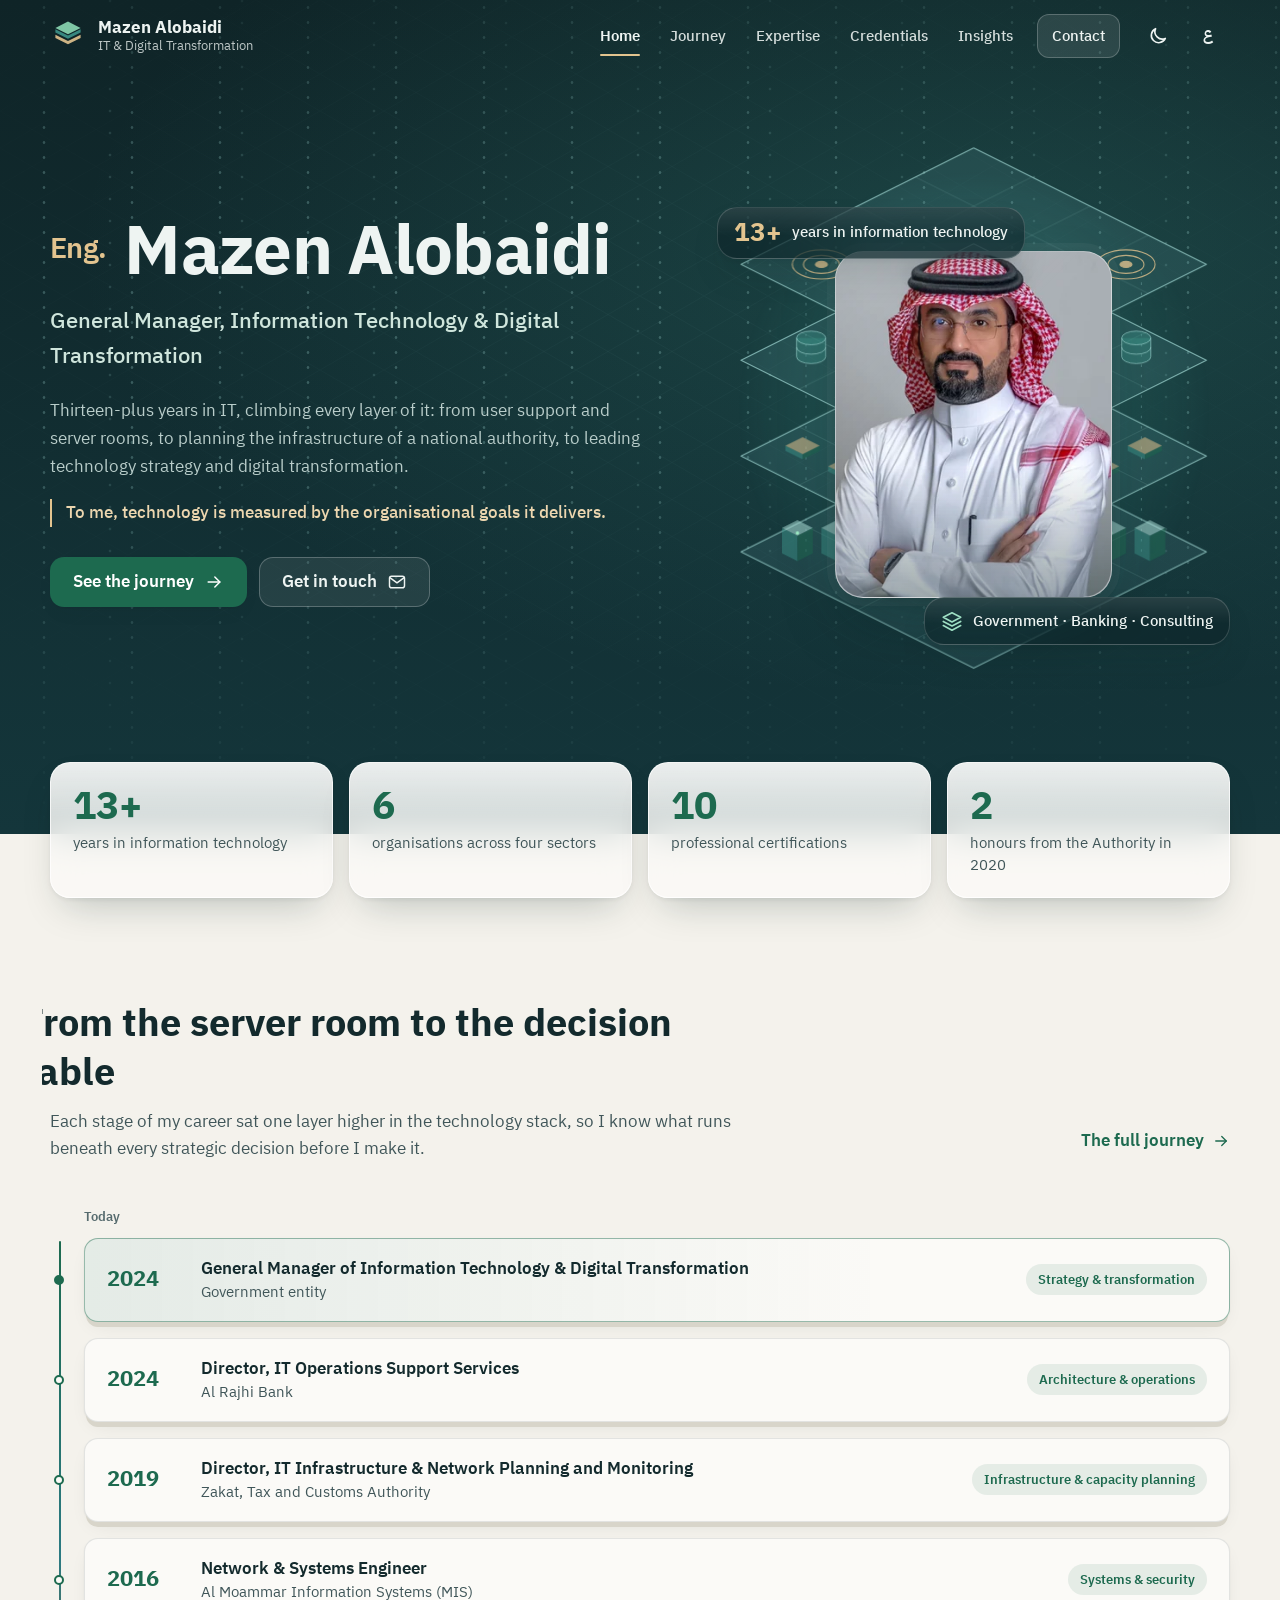
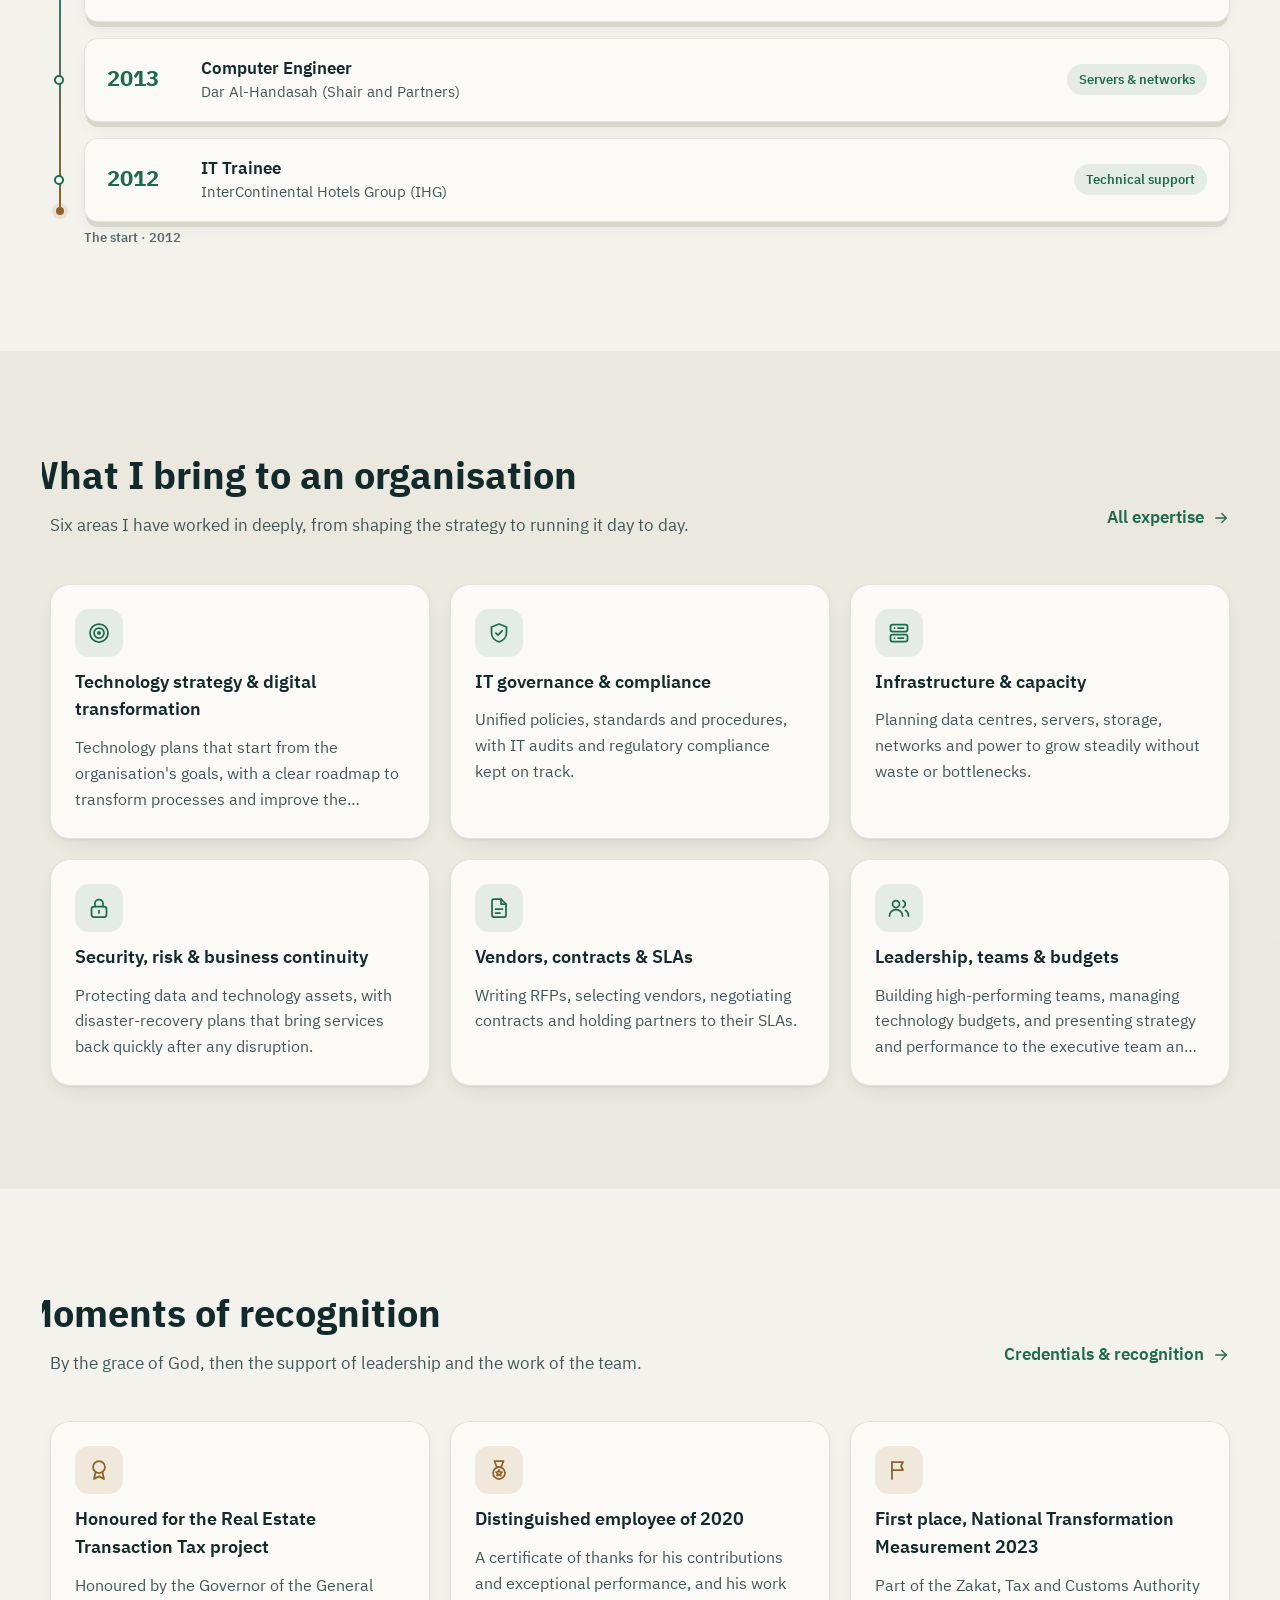
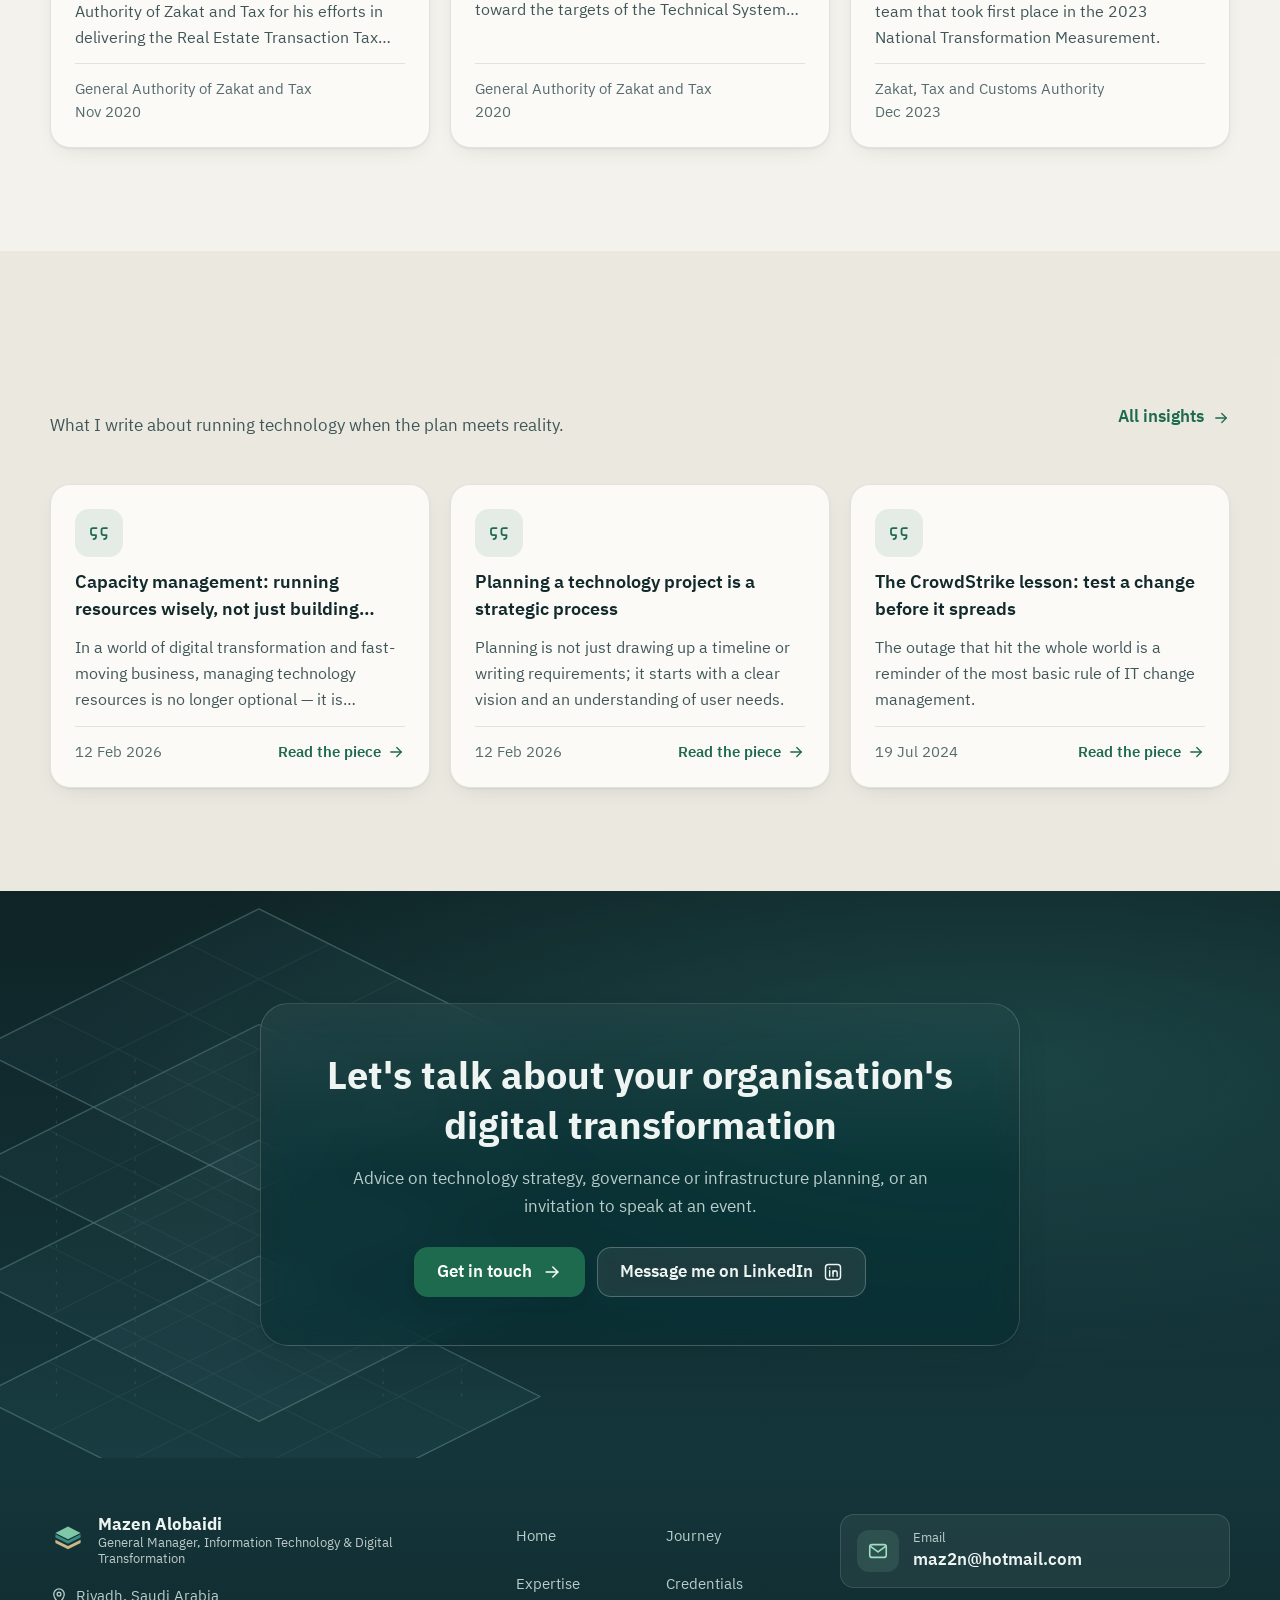
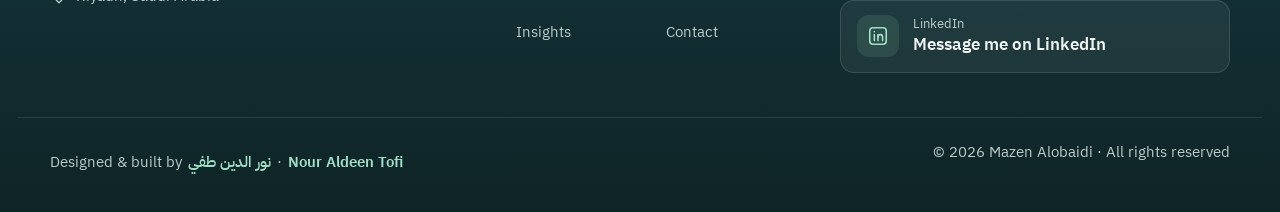
==== commit ef913b08: "Use site-specific storage keys (English pages)" ====
--- a/en/index.html
+++ b/en/index.html
@@ -31,7 +31,7 @@
 <link rel="help" type="text/plain" href="../llms.txt" title="llms.txt">
 <link rel="preload" href="../assets/fonts/plex-lat-400.woff2" as="font" type="font/woff2" crossorigin><link rel="preload" href="../assets/fonts/plex-lat-700.woff2" as="font" type="font/woff2" crossorigin>
 <link rel="stylesheet" href="../assets/style.css?v=1">
-<script>(function(){var d=document.documentElement,t;d.classList.add('js');setTimeout(function(){if(!window.__maReady)d.classList.remove('js')},3500);try{t=localStorage.getItem('ma-theme')}catch(e){}if(t!=='light'&&t!=='dark'){t=matchMedia('(prefers-color-scheme: dark)').matches?'dark':'light'}d.setAttribute('data-theme',t);try{var L=localStorage.getItem('ma-lang'),r=document.referrer,same=false;try{same=!!r&&new URL(r).origin===location.origin}catch(e){}if((L==='ar'||L==='en')&&L!==d.lang&&!same&&location.protocol!=='file:'){location.replace(d.getAttribute('data-alt'))}}catch(e){}})();</script>
+<script>(function(){var d=document.documentElement,t;d.classList.add('js');setTimeout(function(){if(!window.__maReady)d.classList.remove('js')},3500);try{t=localStorage.getItem('mazen-alobaidi:theme')}catch(e){}if(t!=='light'&&t!=='dark'){t=matchMedia('(prefers-color-scheme: dark)').matches?'dark':'light'}d.setAttribute('data-theme',t);try{var L=localStorage.getItem('mazen-alobaidi:lang'),r=document.referrer,same=false;try{same=!!r&&new URL(r).origin===location.origin}catch(e){}if((L==='ar'||L==='en')&&L!==d.lang&&!same&&location.protocol!=='file:'){location.replace(d.getAttribute('data-alt'))}}catch(e){}})();</script>
 <script type="application/ld+json">{"@context": "https://schema.org", "@type": "Person", "@id": "https://nouraldeentofi.github.io/mazen-alobaidi/#person", "name": "Mazen Alobaidi", "alternateName": ["مازن العبيدي", "م. مازن العبيدي", "مازن فهد العبيدي", "مازن فهد زايد العبيدي", "مازن عبيدي", "مازن العبيدى", "المهندس مازن العبيدي", "Mazen Alobaidi", "Mazen Al-Obaidi", "Mazen Al Obaidi", "Mazen AlObaidi", "Mazen Alobaidy", "Mazen Al-Obaidy", "Mazen Obaidi", "Mazen Fahad Alobaidi", "Mazen Fahd Alobaidi", "Eng. Mazen Alobaidi", "Mazen A."], "honorificPrefix": "Eng.", "jobTitle": ["المدير العام لتقنية المعلومات والتحول الرقمي", "General Manager, Information Technology & Digital Transformation"], "description": "The personal site of Eng. Mazen Alobaidi: 13+ years in IT, from infrastructure and data centres to leading technology strategy, governance and digital transformation.", "url": "https://nouraldeentofi.github.io/mazen-alobaidi/en/", "image": "https://nouraldeentofi.github.io/mazen-alobaidi/assets/img/mazen-600.jpg", "address": {"@type": "PostalAddress", "addressLocality": "Riyadh", "addressCountry": "SA"}, "homeLocation": {"@type": "City", "name": "Riyadh", "alternateName": "الرياض"}, "worksFor": {"@type": "GovernmentOrganization", "name": "Government entity — Riyadh", "alternateName": "جهة حكومية — الرياض"}, "hasOccupation": {"@type": "Occupation", "name": "General Manager, Information Technology & Digital Transformation", "alternateName": ["General Manager of Information Technology and Digital Transformation", "Chief Information Officer", "CIO", "VP of Information Technology", "IT General Manager", "Head of IT", "Digital Transformation Leader", "Enterprise Architecture Consultant", "IT Strategy Consultant", "IT Infrastructure Director", "المدير العام لتقنية المعلومات والتحول الرقمي", "مدير عام تقنية المعلومات", "رئيس تقنية المعلومات", "نائب الرئيس لتقنية المعلومات", "قائد التحول الرقمي", "مستشار تقنية المعلومات", "مستشار التحول الرقمي", "مدير البنية التحتية التقنية"], "occupationLocation": {"@type": "City", "name": "Riyadh"}, "skills": "IT Strategy, Digital Transformation, IT Governance, Enterprise Architecture, TOGAF, Capacity Management, Data Center Architecture, High Availability Architecture, IT Infrastructure Planning, Cybersecurity, Risk Management, Business Continuity, Disaster Recovery, Vendor Management, RFP, Service Level Agreements, IT Budgeting, Change Management, Team Leadership, VMware vSphere"}, "knowsAbout": ["IT Strategy", "Digital Transformation", "IT Governance", "Enterprise Architecture", "TOGAF", "Capacity Management", "Data Center Architecture", "High Availability Architecture", "IT Infrastructure Planning", "Cybersecurity", "Risk Management", "Business Continuity", "Disaster Recovery", "Vendor Management", "RFP", "Service Level Agreements", "IT Budgeting", "Change Management", "Team Leadership", "VMware vSphere", "Windows Server", "ISO 27001", "Cloud Architecture", "استراتيجية تقنية المعلومات", "التحول الرقمي", "حوكمة تقنية المعلومات", "معمارية المؤسسة", "إدارة السعة", "مراكز البيانات", "استمرارية الأعمال", "إدارة المخاطر", "الأمن السيبراني"], "hasCredential": [{"@type": "EducationalOccupationalCredential", "credentialCategory": "degree", "name": "Bachelor's Degree, Computer Engineering", "recognizedBy": {"@type": "CollegeOrUniversity", "name": "Taif University", "alternateName": "جامعة الطائف"}}, {"@type": "EducationalOccupationalCredential", "credentialCategory": "certificate", "name": "Strategic Planning", "alternateName": "التخطيط الاستراتيجي", "recognizedBy": {"@type": "Organization", "name": "London Corporate Training"}}, {"@type": "EducationalOccupationalCredential", "credentialCategory": "certificate", "name": "TOGAF 9 Foundation and Certified Training", "alternateName": "تدريب TOGAF 9 التأسيسي والمعتمد", "recognizedBy": {"@type": "Organization", "name": "JODAYN"}}, {"@type": "EducationalOccupationalCredential", "credentialCategory": "certificate", "name": "Cloud Architecture: Advanced Concepts", "alternateName": "معمارية السحابة: مفاهيم متقدمة", "recognizedBy": {"@type": "Organization", "name": "LinkedIn Learning"}}, {"@type": "EducationalOccupationalCredential", "credentialCategory": "certificate", "name": "Learning Cloud Computing: Core Concepts", "alternateName": "الحوسبة السحابية: المفاهيم الأساسية", "recognizedBy": {"@type": "Organization", "name": "LinkedIn Learning"}}, {"@type": "EducationalOccupationalCredential", "credentialCategory": "certificate", "name": "vSphere 6.7 Foundations: Networking", "alternateName": "أساسيات شبكات vSphere 6.7", "recognizedBy": {"@type": "Organization", "name": "LinkedIn Learning"}}, {"@type": "EducationalOccupationalCredential", "credentialCategory": "certificate", "name": "VMware vSphere 6.5 Advanced Networking", "alternateName": "شبكات VMware vSphere 6.5 المتقدمة", "recognizedBy": {"@type": "Organization", "name": "LinkedIn Learning"}}, {"@type": "EducationalOccupationalCredential", "credentialCategory": "certificate", "name": "Microsoft SQL Server 2016: Installation and Administration", "alternateName": "تثبيت Microsoft SQL Server 2016 وإدارته", "recognizedBy": {"@type": "Organization", "name": "LinkedIn Learning"}}, {"@type": "EducationalOccupationalCredential", "credentialCategory": "certificate", "name": "Introduction to SAN and NAS Storage", "alternateName": "مقدمة في تخزين SAN وNAS", "recognizedBy": {"@type": "Organization", "name": "LinkedIn Learning"}}, {"@type": "EducationalOccupationalCredential", "credentialCategory": "certificate", "name": "Project Management Foundations: Small Projects", "alternateName": "أساسيات إدارة المشاريع: المشاريع الصغيرة", "recognizedBy": {"@type": "Organization", "name": "LinkedIn Learning"}}, {"@type": "EducationalOccupationalCredential", "credentialCategory": "certificate", "name": "Project Management Tips", "alternateName": "نصائح في إدارة المشاريع", "recognizedBy": {"@type": "Organization", "name": "LinkedIn Learning"}}], "award": ["Honoured for the Real Estate Transaction Tax project (Nov 2020)", "Distinguished employee of 2020 (2020)", "First place, National Transformation Measurement 2023 (Dec 2023)", "تكريم مشروع ضريبة التصرفات العقارية", "الموظف المتميز لعام 2020", "المركز الأول في قياس التحول الوطني 2023"], "alumniOf": [{"@type": "CollegeOrUniversity", "name": "Taif University", "alternateName": "جامعة الطائف"}, {"@type": "GovernmentOrganization", "name": "Zakat, Tax and Customs Authority", "alternateName": ["ZATCA", "هيئة الزكاة والضريبة والجمارك"]}, {"@type": "BankOrCreditUnion", "name": "Al Rajhi Bank", "alternateName": "مصرف الراجحي"}, {"@type": "Organization", "name": "Al Moammar Information Systems", "alternateName": ["MIS", "المعمر لأنظمة المعلومات"]}, {"@type": "Organization", "name": "Dar Al-Handasah (Shair and Partners)", "alternateName": "دار الهندسة"}, {"@type": "Organization", "name": "InterContinental Hotels Group", "alternateName": "IHG"}], "knowsLanguage": [{"@type": "Language", "name": "Arabic", "alternateName": "ar"}, {"@type": "Language", "name": "English", "alternateName": "en"}], "sameAs": ["https://www.linkedin.com/in/mazen-a-08a4165a/"], "email": "mailto:maz2n@hotmail.com"}</script><script type="application/ld+json">{"@context": "https://schema.org", "@type": "ProfilePage", "@id": "https://nouraldeentofi.github.io/mazen-alobaidi/en/#page", "url": "https://nouraldeentofi.github.io/mazen-alobaidi/en/", "name": "Mazen Alobaidi — General Manager, IT & Digital Transformation", "description": "The personal site of Eng. Mazen Alobaidi: 13+ years in IT, from infrastructure and data centres to leading technology strategy, governance and digital transformation.", "inLanguage": "en", "isPartOf": {"@type": "WebSite", "@id": "https://nouraldeentofi.github.io/mazen-alobaidi/#site", "name": "Mazen Alobaidi", "url": "https://nouraldeentofi.github.io/mazen-alobaidi/"}, "about": {"@id": "https://nouraldeentofi.github.io/mazen-alobaidi/#person"}, "mainEntity": {"@id": "https://nouraldeentofi.github.io/mazen-alobaidi/#person"}}</script><script type="application/ld+json">{"@context": "https://schema.org", "@type": "BreadcrumbList", "itemListElement": [{"@type": "ListItem", "position": 1, "name": "Home", "item": "https://nouraldeentofi.github.io/mazen-alobaidi/en/"}]}</script>
 </head>
 <body>
--- a/assets/style.css
+++ b/assets/style.css
@@ -0,0 +1,694 @@
+/* ═══════════════════════════════════════════════════════════
+   Mazen Alobaidi — personal site
+   Concept: «الطبقات» The Stack — a career that climbed every
+   layer of technology, from the server room to the decision table.
+   ═══════════════════════════════════════════════════════════ */
+
+/* ───────── Fonts (self-hosted IBM Plex Sans Arabic — Latin included) ───────── */
+@font-face{font-family:"Plex";font-style:normal;font-weight:400;font-display:swap;src:url(fonts/plex-ar-400.woff2) format("woff2");unicode-range:U+0600-06FF,U+0750-077F,U+0870-088E,U+0890-0891,U+0897-08E1,U+08E3-08FF,U+200C-200E,U+2010-2011,U+204F,U+2E41,U+FB50-FDFF,U+FE70-FE74,U+FE76-FEFC}
+@font-face{font-family:"Plex";font-style:normal;font-weight:500;font-display:swap;src:url(fonts/plex-ar-500.woff2) format("woff2");unicode-range:U+0600-06FF,U+0750-077F,U+0870-088E,U+0890-0891,U+0897-08E1,U+08E3-08FF,U+200C-200E,U+2010-2011,U+204F,U+2E41,U+FB50-FDFF,U+FE70-FE74,U+FE76-FEFC}
+@font-face{font-family:"Plex";font-style:normal;font-weight:600;font-display:swap;src:url(fonts/plex-ar-600.woff2) format("woff2");unicode-range:U+0600-06FF,U+0750-077F,U+0870-088E,U+0890-0891,U+0897-08E1,U+08E3-08FF,U+200C-200E,U+2010-2011,U+204F,U+2E41,U+FB50-FDFF,U+FE70-FE74,U+FE76-FEFC}
+@font-face{font-family:"Plex";font-style:normal;font-weight:700;font-display:swap;src:url(fonts/plex-ar-700.woff2) format("woff2");unicode-range:U+0600-06FF,U+0750-077F,U+0870-088E,U+0890-0891,U+0897-08E1,U+08E3-08FF,U+200C-200E,U+2010-2011,U+204F,U+2E41,U+FB50-FDFF,U+FE70-FE74,U+FE76-FEFC}
+@font-face{font-family:"Plex";font-style:normal;font-weight:400;font-display:swap;src:url(fonts/plex-lat-400.woff2) format("woff2");unicode-range:U+0000-00FF,U+0131,U+0152-0153,U+02BB-02BC,U+02C6,U+02DA,U+02DC,U+0304,U+0308,U+0329,U+2000-206F,U+20AC,U+2122,U+2191,U+2193,U+2212,U+2215,U+FEFF,U+FFFD}
+@font-face{font-family:"Plex";font-style:normal;font-weight:500;font-display:swap;src:url(fonts/plex-lat-500.woff2) format("woff2");unicode-range:U+0000-00FF,U+0131,U+0152-0153,U+02BB-02BC,U+02C6,U+02DA,U+02DC,U+0304,U+0308,U+0329,U+2000-206F,U+20AC,U+2122,U+2191,U+2193,U+2212,U+2215,U+FEFF,U+FFFD}
+@font-face{font-family:"Plex";font-style:normal;font-weight:600;font-display:swap;src:url(fonts/plex-lat-600.woff2) format("woff2");unicode-range:U+0000-00FF,U+0131,U+0152-0153,U+02BB-02BC,U+02C6,U+02DA,U+02DC,U+0304,U+0308,U+0329,U+2000-206F,U+20AC,U+2122,U+2191,U+2193,U+2212,U+2215,U+FEFF,U+FFFD}
+@font-face{font-family:"Plex";font-style:normal;font-weight:700;font-display:swap;src:url(fonts/plex-lat-700.woff2) format("woff2");unicode-range:U+0000-00FF,U+0131,U+0152-0153,U+02BB-02BC,U+02C6,U+02DA,U+02DC,U+0304,U+0308,U+0329,U+2000-206F,U+20AC,U+2122,U+2191,U+2193,U+2212,U+2215,U+FEFF,U+FFFD}
+/* metric-matched fallbacks so the swap never moves text */
+@font-face{font-family:"Plex Fallback AR";src:local("Tahoma"),local("Segoe UI"),local("Arial");size-adjust:104%;ascent-override:98%;descent-override:42%;line-gap-override:0%}
+@font-face{font-family:"Plex Fallback";src:local("Arial"),local("Helvetica Neue"),local("Helvetica");size-adjust:101%;ascent-override:102%;descent-override:27%;line-gap-override:0%}
+
+@view-transition{navigation:auto}
+
+/* ───────── Tokens ───────── */
+:root{
+  color-scheme:light;
+  --bg:#f4f2ec; --bg-alt:rgba(232,229,220,.72); --surface:#fbfaf7; --surface-2:#fff;
+  --ink:#132a2d; --ink-2:#405659; --ink-3:#566b6e;
+  --line:rgba(19,42,45,.11); --line-2:rgba(19,42,45,.22);
+  --brand:#1d6a4f; --brand-2:#155a42; --brand-soft:rgba(29,106,79,.1); --brand-ink:#fff;
+  --teal:#2b7a82; --sand:#8f6226; --sand-soft:rgba(168,118,52,.14); --sand-light:#e3c48f;
+  --night:#0f2427; --night-2:#14363b; --night-ink:#eef4f2; --night-ink-2:#b9cdca;
+  --plane-fill:rgba(116,179,184,.13); --plane-edge:rgba(160,214,210,.75); --plane-grid:rgba(160,214,210,.18);
+  --box-t:rgba(170,220,214,.55); --box-l:rgba(63,154,143,.45); --box-r:rgba(29,106,79,.5);
+  --pulse:#f0cf96; --conn:rgba(160,214,210,.32);
+  --glass:rgba(255,255,255,.66); --glass-brd:rgba(255,255,255,.75); --glass-sheen:rgba(255,255,255,.5);
+  --dock-bg:rgba(251,250,247,.9); --hdr-bg:rgba(251,250,247,.8);
+  --glass-d:rgba(255,255,255,.075); --glass-d-brd:rgba(255,255,255,.16);
+  --focus:#1d6a4f;
+  --shadow-1:0 1px 2px rgba(15,42,40,.06),0 8px 22px -10px rgba(15,42,40,.14);
+  --shadow-2:0 2px 4px rgba(15,42,40,.06),0 18px 38px -14px rgba(15,42,40,.26);
+  --shadow-3:0 4px 10px rgba(10,30,30,.1),0 30px 70px -20px rgba(10,30,30,.42);
+  --slab-edge:#d8d5ca;
+  --r1:10px; --r2:14px; --r3:20px; --r4:28px;
+  --s1:4px; --s2:8px; --s3:12px; --s4:16px; --s5:24px; --s6:32px; --s7:48px; --s8:64px; --s9:96px;
+  --fs-xs:.8125rem; --fs-sm:.9375rem; --fs-md:1.0625rem; --fs-lg:1.25rem; --fs-xl:1.5rem;
+  --fs-2xl:clamp(1.65rem,1.25rem + 1.6vw,2.35rem); --fs-hero:clamp(2.5rem,1.6rem + 3.8vw,4.3rem);
+  --ease:cubic-bezier(.22,.8,.24,1); --ease-io:cubic-bezier(.65,0,.35,1);
+  --hdr:72px; --gut:16px; --maxw:1180px;
+  --font:"Plex","Plex Fallback AR","Plex Fallback",system-ui,"Segoe UI",Tahoma,sans-serif;
+}
+:root[data-theme="dark"]{
+  color-scheme:dark;
+  --bg:#0c1a1c; --bg-alt:rgba(17,36,38,.7); --surface:#122729; --surface-2:#16302f;
+  --ink:#e6eeec; --ink-2:#a9bdbb; --ink-3:#93a8a6;
+  --line:rgba(230,240,238,.1); --line-2:rgba(230,240,238,.2);
+  --brand:#5cbd92; --brand-2:#7acda7; --brand-soft:rgba(92,189,146,.13); --brand-ink:#08201a;
+  --teal:#6bbac0; --sand:#ddb071; --sand-soft:rgba(221,176,113,.13);
+  --night:#081416; --night-2:#0d2124;
+  --glass:rgba(20,40,42,.58); --glass-brd:rgba(255,255,255,.1); --glass-sheen:rgba(255,255,255,.06);
+  --dock-bg:rgba(15,32,34,.93); --hdr-bg:rgba(13,29,31,.82);
+  --focus:#7acda7;
+  --shadow-1:0 1px 2px rgba(0,0,0,.35),0 10px 26px -12px rgba(0,0,0,.6),inset 0 1px 0 rgba(255,255,255,.04);
+  --shadow-2:0 2px 6px rgba(0,0,0,.4),0 22px 44px -16px rgba(0,0,0,.7),inset 0 1px 0 rgba(255,255,255,.06);
+  --shadow-3:0 6px 14px rgba(0,0,0,.45),0 34px 80px -22px rgba(0,0,0,.8),inset 0 1px 0 rgba(255,255,255,.07);
+  --slab-edge:#07141a;
+}
+@media (prefers-color-scheme:dark){
+  :root:not([data-theme]){
+    color-scheme:dark;
+    --bg:#0c1a1c; --bg-alt:rgba(17,36,38,.7); --surface:#122729; --surface-2:#16302f;
+    --ink:#e6eeec; --ink-2:#a9bdbb; --ink-3:#93a8a6; --line:rgba(230,240,238,.1); --line-2:rgba(230,240,238,.2);
+    --brand:#5cbd92; --brand-2:#7acda7; --brand-soft:rgba(92,189,146,.13); --brand-ink:#08201a;
+    --sand:#ddb071; --sand-soft:rgba(221,176,113,.13); --night:#081416; --night-2:#0d2124;
+    --glass:rgba(20,40,42,.58); --glass-brd:rgba(255,255,255,.1); --focus:#7acda7; --slab-edge:#07141a;
+    --dock-bg:rgba(15,32,34,.93); --hdr-bg:rgba(13,29,31,.82);
+  }
+}
+
+/* ───────── Base ───────── */
+*,*::before,*::after{box-sizing:border-box}
+html{-webkit-text-size-adjust:100%;text-size-adjust:100%;scroll-padding-top:calc(var(--hdr) + 20px);background:var(--bg)}
+@media (prefers-reduced-motion:no-preference){html{scroll-behavior:smooth}}
+body{margin:0;font-family:var(--font);font-size:var(--fs-md);line-height:1.85;color:var(--ink);background:var(--bg);
+  -webkit-font-smoothing:antialiased;text-rendering:optimizeLegibility;overflow-x:clip;min-height:100vh;
+  transition:background-color .4s ease,color .4s ease}
+html[lang="en"] body{line-height:1.65}
+h1,h2,h3,p,ol,ul,figure{margin:0}
+ol,ul{padding:0;list-style:none}
+img,svg,picture{display:block;max-width:100%}
+img{height:auto}
+a,button{-webkit-tap-highlight-color:transparent;touch-action:manipulation;text-decoration:none}
+a,a:hover,a:focus,a:visited,a:active,button,button:hover,button:focus{text-decoration:none}
+a{color:inherit}
+button{font:inherit;color:inherit;background:none;border:0;padding:0;cursor:pointer}
+input,textarea{font:inherit;color:inherit}
+[dir="ltr"]{unicode-bidi:isolate}
+:focus{outline:none}
+:focus-visible{outline:2.5px solid var(--focus);outline-offset:3px;border-radius:10px}
+::selection{background:rgba(29,106,79,.22)}
+.sprite{position:absolute;width:0;height:0;overflow:hidden}
+.ic{width:22px;height:22px;flex:none;fill:none;stroke:currentColor;stroke-width:1.75;stroke-linecap:round;stroke-linejoin:round}
+[dir="rtl"] .dir-ic{transform:scaleX(-1)}
+.wrap{width:100%;max-width:calc(var(--maxw) + var(--gut)*2);margin-inline:auto;padding-inline:var(--gut)}
+.narrow{max-width:calc(840px + var(--gut)*2)}
+@media (min-width:600px){:root{--gut:24px}}
+@media (min-width:1000px){:root{--gut:32px}}
+.skip{position:fixed;inset-inline-start:12px;top:-60px;z-index:100;background:var(--brand);color:var(--brand-ink);padding:10px 16px;border-radius:var(--r1);font-weight:600;transition:top .2s}
+.skip:focus-visible{top:12px}
+.clamp-2,.clamp-3,.clamp-4{display:-webkit-box;-webkit-box-orient:vertical;overflow:hidden}
+.clamp-2{-webkit-line-clamp:2;line-clamp:2}.clamp-3{-webkit-line-clamp:3;line-clamp:3}.clamp-4{-webkit-line-clamp:4;line-clamp:4}
+
+/* blueprint grid that drifts behind the light sections */
+.bg-grid{position:fixed;inset:-80px;z-index:-1;pointer-events:none;opacity:.9;
+  background-image:url("data:image/svg+xml,%3Csvg xmlns='http://www.w3.org/2000/svg' width='64' height='37' viewBox='0 0 64 37'%3E%3Cpath d='M0 0 64 37M0 37 64 0' stroke='%23132a2d' stroke-opacity='.045' stroke-width='1' fill='none'/%3E%3C/svg%3E");
+  background-size:64px 37px;animation:gridDrift 60s linear infinite alternate}
+:root[data-theme="dark"] .bg-grid{background-image:url("data:image/svg+xml,%3Csvg xmlns='http://www.w3.org/2000/svg' width='64' height='37' viewBox='0 0 64 37'%3E%3Cpath d='M0 0 64 37M0 37 64 0' stroke='%23e6eeec' stroke-opacity='.035' stroke-width='1' fill='none'/%3E%3C/svg%3E")}
+@keyframes gridDrift{to{transform:translate3d(64px,37px,0)}}
+
+/* ───────── Glass ───────── */
+.glass{background:linear-gradient(180deg,var(--glass-sheen),transparent 46%),var(--glass);
+  -webkit-backdrop-filter:blur(18px) saturate(160%);backdrop-filter:blur(18px) saturate(160%);
+  border:1px solid var(--glass-brd);box-shadow:var(--shadow-2)}
+.band .glass,.site-footer .glass{background:linear-gradient(180deg,rgba(255,255,255,.08),transparent 50%),var(--glass-d);border-color:var(--glass-d-brd);color:var(--night-ink)}
+.float.glass{background:linear-gradient(180deg,rgba(255,255,255,.1),transparent 55%),rgba(14,40,43,.72)}
+.cta-card.glass{background:linear-gradient(180deg,rgba(255,255,255,.08),transparent 50%),rgba(14,40,43,.5)}
+@supports not ((backdrop-filter:blur(1px)) or (-webkit-backdrop-filter:blur(1px))){
+  .glass{background:var(--surface)}
+  .band .glass,.site-footer .glass{background:#1a3a3f}
+  .site-header::before{background:var(--surface)!important}
+  .dock-in{background:var(--surface)!important}
+}
+
+/* ───────── Buttons & links ───────── */
+.btn{position:relative;display:inline-flex;align-items:center;justify-content:center;gap:10px;min-height:50px;padding:0 22px;border-radius:var(--r2);
+  font-weight:600;font-size:var(--fs-md);line-height:1.2;border:1px solid transparent;overflow:hidden;isolation:isolate;
+  transition:transform .25s var(--ease),box-shadow .3s var(--ease),background-color .25s,border-color .25s,color .25s}
+.btn .ic{width:20px;height:20px;transition:transform .3s var(--ease)}
+.btn:active{transform:scale(.97)}
+.btn-primary{background:var(--brand);color:var(--brand-ink);box-shadow:var(--shadow-1)}
+.btn-glass{background:rgba(255,255,255,.08);color:var(--night-ink);border-color:rgba(255,255,255,.24);-webkit-backdrop-filter:blur(14px);backdrop-filter:blur(14px)}
+.btn-ghost{background:transparent;color:var(--ink);border-color:var(--line-2)}
+.btn-sm{min-height:44px;padding:0 16px;font-size:var(--fs-sm);border-radius:12px}
+@media (hover:hover){
+  .btn-primary:hover{background:var(--brand-2);box-shadow:var(--shadow-2);translate:0 -1px}
+  .btn-glass:hover{background:rgba(255,255,255,.16);border-color:rgba(255,255,255,.4)}
+  .btn-ghost:hover{background:var(--brand-soft);border-color:var(--brand);color:var(--brand)}
+  .btn:hover .dir-ic{translate:-3px 0}
+  [dir="ltr"] .btn:hover .dir-ic{translate:3px 0}
+}
+.shine::after{content:"";position:absolute;inset:0;z-index:-1;pointer-events:none;
+  background:linear-gradient(105deg,transparent 30%,rgba(255,255,255,.34) 48%,transparent 66%);
+  transform:translateX(-120%);animation:shine 6s var(--ease-io) 2.4s infinite}
+@keyframes shine{0%,62%{transform:translateX(-120%)}86%,100%{transform:translateX(120%)}}
+.btn-row{display:flex;flex-wrap:wrap;gap:12px}
+.text-link{display:inline-flex;align-items:center;gap:8px;min-height:44px;color:var(--brand);font-weight:600;padding:6px 10px;margin-inline:-10px;border-radius:10px;
+  white-space:nowrap;transition:background-color .25s,color .25s}
+.text-link .ic{width:18px;height:18px;transition:translate .3s var(--ease)}
+.text-link:hover{background:var(--brand-soft)}
+.text-link:hover .ic{translate:-4px 0}
+[dir="ltr"] .text-link:hover .ic{translate:4px 0}
+.text-link:active{transform:scale(.98)}
+
+/* ───────── Header ───────── */
+.site-header{position:fixed;inset-inline:0;top:0;z-index:50;color:var(--night-ink);view-transition-name:site-header;
+  transition:background-color .45s var(--ease),color .45s var(--ease),box-shadow .45s var(--ease),border-color .45s}
+.site-header::before{content:"";position:absolute;inset:0;z-index:-1;opacity:0;transition:opacity .45s var(--ease);
+  background:linear-gradient(180deg,var(--glass-sheen),transparent 70%),var(--hdr-bg);
+  -webkit-backdrop-filter:blur(20px) saturate(160%);backdrop-filter:blur(20px) saturate(160%);
+  border-bottom:1px solid var(--line);box-shadow:var(--shadow-2)}
+.site-header.is-scrolled{color:var(--ink)}
+.site-header.is-scrolled::before{opacity:1}
+.bar{display:flex;align-items:center;justify-content:space-between;gap:16px;height:var(--hdr);transition:height .4s var(--ease)}
+.site-header.is-scrolled .bar{height:calc(var(--hdr) - 12px)}
+.bar-start{display:flex;align-items:center;gap:8px;min-width:0;flex:1 1 auto}
+.brand{display:inline-flex;align-items:center;gap:12px;min-width:0;min-height:44px;border-radius:12px}
+.mark{width:36px;height:36px;flex:none}
+.mark .m1{fill:#7fc7a6}.mark .m2{fill:#3f9a8f;opacity:.85}.mark .m3{fill:#e3c48f;opacity:.9}
+.site-header.is-scrolled .mark .m1{fill:var(--brand)}
+.site-header.is-scrolled .mark .m2{fill:var(--teal)}
+.site-header.is-scrolled .mark .m3{fill:var(--sand)}
+.brand-text{display:flex;flex-direction:column;line-height:1.25;min-width:0}
+.brand-name{font-weight:700;font-size:1.05rem;white-space:nowrap;overflow:hidden;text-overflow:ellipsis}
+.brand-role{font-size:var(--fs-xs);opacity:.78;white-space:nowrap;overflow:hidden;text-overflow:ellipsis}
+.main-nav{display:flex;align-items:center;gap:2px}
+.nav-link{position:relative;display:inline-flex;align-items:center;min-height:44px;padding:8px 14px;border-radius:12px;font-weight:500;font-size:var(--fs-sm);opacity:.88;transition:background-color .25s,opacity .25s,color .25s}
+.nav-link:hover{opacity:1;background:rgba(255,255,255,.1)}
+.site-header.is-scrolled .nav-link:hover{background:var(--brand-soft);color:var(--brand)}
+.nav-link[aria-current="page"]{opacity:1;font-weight:600}
+.nav-link[aria-current="page"]::after{content:"";position:absolute;inset-inline:14px;bottom:2px;height:2px;border-radius:2px;background:var(--sand-light)}
+.site-header.is-scrolled .nav-link[aria-current="page"]::after{background:var(--brand)}
+.nav-link.nav-cta{margin-inline-start:8px;background:rgba(255,255,255,.1);border:1px solid rgba(255,255,255,.22);opacity:1}
+.site-header.is-scrolled .nav-link.nav-cta{background:var(--brand);color:var(--brand-ink);border-color:transparent}
+.nav-link.nav-cta[aria-current="page"]::after{display:none}
+.nav-link:active{transform:scale(.97)}
+.bar-end{display:flex;align-items:center;gap:6px}
+.icon-btn{display:inline-grid;place-items:center;width:44px;height:44px;border-radius:12px;font-weight:700;font-size:.95rem;
+  transition:background-color .25s,transform .2s}
+.icon-btn:hover{background:rgba(255,255,255,.12)}
+.site-header.is-scrolled .icon-btn:hover{background:var(--brand-soft)}
+.icon-btn:active{transform:scale(.92)}
+.lang-btn{font-family:var(--font);letter-spacing:.02em}
+.swap{display:grid}
+.swap>*{grid-area:1/1;transition:opacity .35s,transform .45s var(--ease)}
+.i-sun{opacity:0;transform:rotate(-60deg) scale(.6)}
+:root[data-theme="dark"] .i-moon{opacity:0;transform:rotate(60deg) scale(.6)}
+:root[data-theme="dark"] .i-sun{opacity:1;transform:none}
+.only-mob{display:none}
+.back-btn,.mob-title{display:none}
+.progress{position:absolute;inset-inline:0;bottom:0;height:2px;overflow:hidden;pointer-events:none}
+.progress span{display:block;height:100%;background:linear-gradient(90deg,var(--brand),var(--sand));transform-origin:var(--po,left);transform:scaleX(var(--p,0))}
+[dir="rtl"] .progress span{--po:right}
+@supports (animation-timeline:scroll()){
+  .progress span{animation:prog linear both;animation-timeline:scroll(root)}
+  @keyframes prog{from{transform:scaleX(0)}to{transform:scaleX(1)}}
+}
+
+/* ───────── Dock (phones & tablets) ───────── */
+.dock{display:none}
+@media (max-width:999px){
+  :root{--hdr:62px}
+  .main-nav{display:none}
+  .brand-role{display:none}
+  .only-mob{display:inline-grid}
+  .site-header.is-inner .brand{display:none}
+  .site-header.is-inner .back-btn{display:inline-grid;place-items:center;width:44px;height:44px;border-radius:12px;margin-inline-start:-8px}
+  .site-header.is-inner .mob-title{display:block;font-weight:600;font-size:1.02rem;white-space:nowrap;overflow:hidden;text-overflow:ellipsis}
+  .back-btn:active{transform:scale(.92)}
+  body{padding-bottom:calc(92px + env(safe-area-inset-bottom))}
+  .dock{display:block;position:fixed;z-index:60;inset-inline:0;bottom:0;padding:0 12px calc(10px + env(safe-area-inset-bottom));pointer-events:none;view-transition-name:dock}
+  .dock-in{pointer-events:auto;max-width:520px;margin-inline:auto;display:grid;grid-template-columns:repeat(5,1fr);gap:2px;padding:6px;border-radius:22px;
+    background:linear-gradient(180deg,var(--glass-sheen),transparent 60%),var(--dock-bg);-webkit-backdrop-filter:blur(22px) saturate(170%);backdrop-filter:blur(22px) saturate(170%);
+    border:1px solid var(--glass-brd);box-shadow:var(--shadow-3)}
+  .dock-item{display:flex;flex-direction:column;align-items:center;justify-content:center;gap:3px;min-height:56px;border-radius:16px;color:var(--ink-2);
+    font-size:.6875rem;font-weight:600;line-height:1.2;transition:background-color .25s,color .25s,transform .2s}
+  .dock-item .ic{width:22px;height:22px;transition:transform .35s var(--ease)}
+  .dock-item[aria-current="page"]{color:var(--brand);background:var(--brand-soft)}
+  .dock-item[aria-current="page"] .ic{transform:translateY(-1px) scale(1.06)}
+  .dock-item:active{transform:scale(.93)}
+  .dock-item span{white-space:nowrap}
+  .toast{bottom:calc(104px + env(safe-area-inset-bottom))!important}
+}
+
+/* ───────── Bands (dark concept surfaces) ───────── */
+.band{position:relative;isolation:isolate;overflow:hidden;color:var(--night-ink);
+  background:radial-gradient(120% 90% at var(--gx,78%) 30%,rgba(63,154,143,.24),transparent 60%),linear-gradient(180deg,var(--night),var(--night-2))}
+[dir="rtl"] .band{--gx:22%}
+.band-art{position:absolute;z-index:-1;inset-block:-12% -30%;inset-inline-end:-6%;width:min(62vw,640px);opacity:.42;pointer-events:none}
+.band-art .stack{width:100%;height:100%}
+
+/* ───────── The stack (concept art) ───────── */
+.stack .st-fill{fill:var(--plane-fill)}
+.stack .st-grid{fill:none;stroke:var(--plane-grid);stroke-width:1}
+.stack .st-edge{fill:none;stroke:var(--plane-edge);stroke-width:1.3;stroke-dasharray:1;stroke-dashoffset:0;stroke-linejoin:round}
+.stack .st-conn{stroke:var(--conn);stroke-width:1.2;stroke-dasharray:3 9;animation:connFlow 1.6s linear infinite}
+.stack .st-pulse{fill:var(--pulse);opacity:0;animation:pulseUp 5.6s cubic-bezier(.45,.05,.55,.95) var(--d,0s) infinite;filter:drop-shadow(0 0 6px rgba(240,207,150,.9))}
+.stack .bx-t{fill:var(--box-t)}.stack .bx-l{fill:var(--box-l)}.stack .bx-r{fill:var(--box-r)}
+.stack .st-flat .bx-t{fill:rgba(227,196,143,.55)}
+.stack .st-db path,.stack .st-db ellipse{fill:rgba(63,154,143,.35);stroke:var(--plane-edge);stroke-width:1}
+.stack .st-db .st-dbl{fill:none}
+.stack .st-goal ellipse{fill:none;stroke:var(--sand-light);stroke-width:1.3;opacity:.8}
+.stack .st-goal .st-goal-c{fill:var(--sand-light);animation:goal 3.2s ease-in-out infinite}
+.stack .st-led{fill:#9ff0c6;animation:led 2.4s steps(2,jump-none) var(--d,0s) infinite}
+.stack .st-plane{animation:planeFloat 7s ease-in-out calc(var(--i) * -1.7s) infinite alternate}
+@keyframes connFlow{to{stroke-dashoffset:-24}}
+@keyframes pulseUp{0%{opacity:0;transform:translateY(0)}12%{opacity:1}82%{opacity:1}100%{opacity:0;transform:translateY(-336px)}}
+@keyframes goal{50%{opacity:.35}}
+@keyframes led{50%{opacity:.15}}
+@keyframes planeFloat{to{transform:translateY(-7px)}}
+/* trace-in on load (hero) */
+.hero .st-edge{stroke-dashoffset:1;animation:trace 1.6s var(--ease) calc((3 - var(--i)) * .22s + .35s) forwards}
+.hero .st-fill,.hero .st-grid,.hero .st-box,.hero .st-db,.hero .st-goal{opacity:0;animation:fadeIn 1.1s ease calc((3 - var(--i)) * .22s + .9s) forwards}
+@keyframes trace{to{stroke-dashoffset:0}}
+@keyframes fadeIn{to{opacity:1}}
+.paused *,.paused::before,.paused::after{animation-play-state:paused!important}
+
+/* ───────── Hero ───────── */
+.hero{padding-block:calc(var(--hdr) + clamp(28px,5vw,64px)) clamp(110px,12vw,150px)}
+.hero-bg{position:absolute;inset:0;z-index:-1;overflow:hidden}
+.hero-bg::before{content:"";position:absolute;inset:0;opacity:.55;
+  background-image:url("data:image/svg+xml,%3Csvg xmlns='http://www.w3.org/2000/svg' width='64' height='37' viewBox='0 0 64 37'%3E%3Cpath d='M0 0 64 37M0 37 64 0' stroke='%23a0d6d2' stroke-opacity='.07' stroke-width='1' fill='none'/%3E%3C/svg%3E");
+  background-size:64px 37px;-webkit-mask-image:radial-gradient(ellipse 80% 70% at 50% 40%,#000,transparent);mask-image:radial-gradient(ellipse 80% 70% at 50% 40%,#000,transparent)}
+.data-cols{position:absolute;inset:-120px 0 0;opacity:.5;
+  background-image:radial-gradient(circle,rgba(160,214,210,.55) 1px,transparent 1.7px);background-size:88px 15px;
+  -webkit-mask-image:linear-gradient(180deg,transparent,#000 30%,#000 60%,transparent);mask-image:linear-gradient(180deg,transparent,#000 30%,#000 60%,transparent);
+  animation:rain 9s linear infinite}
+.data-cols::after{content:"";position:absolute;inset:0;background-image:inherit;background-size:132px 22px;background-position:44px 0;opacity:.6}
+@keyframes rain{to{transform:translate3d(0,120px,0)}}
+.hero-grid{display:grid;grid-template-columns:1.08fr .92fr;align-items:center;gap:clamp(28px,5vw,64px)}
+.hero-text{max-width:620px;display:flex;flex-direction:column;align-items:flex-start}
+.hon{font-size:.42em;font-weight:600;color:var(--sand-light);vertical-align:.55em;margin-inline-end:.1em}
+.hero-name{font-size:var(--fs-hero);font-weight:700;line-height:1.12;letter-spacing:-.01em;view-transition-name:hero-name}
+html[lang="ar"] .hero-name{letter-spacing:0}
+.hero-role{margin-top:14px;font-size:clamp(1.08rem,.95rem + .55vw,1.35rem);font-weight:500;color:#cfe5dc}
+.hero-lead{margin-top:22px;color:var(--night-ink-2);font-size:1.06rem;max-width:36em}
+.hero-belief{margin-top:18px;padding-inline-start:14px;border-inline-start:2px solid var(--sand-light);color:#ecd6af;font-weight:500}
+.hero-ctas{margin-top:30px}
+.hero-stage{position:relative;width:100%;max-width:560px;justify-self:center;aspect-ratio:600/640}
+.hero-stage::before{content:"";position:absolute;inset:6% 4%;z-index:-1;border-radius:50%;
+  background:radial-gradient(closest-side,rgba(63,154,143,.42),transparent);animation:breathe 7s ease-in-out infinite alternate}
+@keyframes breathe{from{opacity:.65;transform:scale(.94)}to{opacity:1;transform:scale(1.04)}}
+.stage-art{position:absolute;inset:0}
+.stage-art .stack{width:100%;height:100%}
+.portrait{overflow:hidden;background:linear-gradient(160deg,#c9cfd3,#9fa8ad)}
+.portrait picture{width:100%;height:100%}
+.portrait img{width:100%;height:100%;object-fit:cover}
+.hero-portrait{position:absolute;width:54%;aspect-ratio:4/5;left:23%;top:21%;border-radius:var(--r4);
+  border:1px solid rgba(255,255,255,.22);box-shadow:var(--shadow-3),0 0 0 8px rgba(255,255,255,.04)}
+.hero-portrait img{object-position:50% 18%;transform-origin:50% 30%;animation:kenburns 22s ease-in-out 1.4s infinite alternate}
+.hero-portrait::after{content:"";position:absolute;inset:0;border-radius:inherit;pointer-events:none;
+  background:linear-gradient(180deg,transparent 62%,rgba(15,36,39,.38)),linear-gradient(135deg,rgba(255,255,255,.12),transparent 40%)}
+@keyframes kenburns{from{transform:scale(1.02)}to{transform:scale(1.09) translate(0,-1.5%)}}
+.portrait.is-mono{display:grid;place-items:center;background:linear-gradient(150deg,var(--brand),var(--teal));color:#fff;font-size:3rem;font-weight:700}
+.float{position:absolute;display:flex;align-items:center;gap:10px;padding:12px 16px;border-radius:var(--r3);max-width:62%;
+  animation:bob 6.5s ease-in-out infinite alternate}
+.float .f-txt{font-size:var(--fs-sm);font-weight:500;line-height:1.4;color:var(--night-ink)}
+.float .f-num{font-size:1.6rem;font-weight:700;color:var(--sand-light);line-height:1;font-variant-numeric:tabular-nums}
+.float .ic{color:#9fe0c4;width:22px;height:22px}
+.f1{top:13%;inset-inline-start:0;animation-delay:-2s}
+.f2{bottom:7%;inset-inline-end:0;animation-delay:-4.5s}
+@keyframes bob{from{transform:translateY(0)}to{transform:translateY(-10px)}}
+
+/* entrance */
+.enter{opacity:0;animation:enterUp .95s var(--ease) calc(var(--e,0) * 110ms + 120ms) forwards}
+.enter-zoom{opacity:0;animation:enterZoom 1.3s var(--ease) .25s forwards}
+@keyframes enterUp{from{opacity:0;transform:translateY(20px)}to{opacity:1;transform:none}}
+@keyframes enterZoom{from{opacity:0;transform:scale(.94)}to{opacity:1;transform:none}}
+
+/* scroll-linked hero */
+@supports (animation-timeline:scroll()){
+  .hero-text{animation:heroTextOut linear both;animation-timeline:scroll(root);animation-range:0 85vh}
+  .hero-stage .stage-art{animation:stageParallax linear both;animation-timeline:scroll(root);animation-range:0 100vh}
+  .hero-portrait{animation:portraitOut linear both;animation-timeline:scroll(root);animation-range:0 100vh}
+  .band-art{animation:artParallax linear both;animation-timeline:view();animation-range:cover}
+  .page-hero-in{animation:heroTextOut linear both;animation-timeline:scroll(root);animation-range:0 60vh}
+}
+@keyframes heroTextOut{to{opacity:.15;transform:translateY(-48px) scale(.98)}}
+@keyframes stageParallax{to{transform:translateY(70px)}}
+@keyframes portraitOut{to{transform:translateY(30px) scale(.96)}}
+@keyframes artParallax{from{transform:translateY(-30px)}to{transform:translateY(40px)}}
+html.no-sda .hero-text{transform:translateY(calc(var(--hp,0) * -48px)) scale(calc(1 - var(--hp,0) * .02));opacity:calc(1 - var(--hp,0) * .85)}
+html.no-sda .hero-stage .stage-art{transform:translateY(calc(var(--hp,0) * 70px))}
+html.no-sda .hero-portrait{transform:translateY(calc(var(--hp,0) * 30px)) scale(calc(1 - var(--hp,0) * .04))}
+
+/* ───────── Stats ───────── */
+.stats-sec{position:relative;z-index:2;margin-top:-72px}
+.stats{display:grid;grid-template-columns:repeat(4,1fr);gap:16px}
+.stat{display:flex;flex-direction:column;gap:6px;padding:22px 22px 20px;border-radius:var(--r3);color:var(--ink)}
+.stat.glass{background:linear-gradient(180deg,rgba(255,255,255,.55),transparent 40%),rgba(251,250,247,.84)}
+:root[data-theme="dark"] .stat.glass{background:linear-gradient(180deg,rgba(255,255,255,.06),transparent 40%),rgba(18,39,41,.78)}
+.stat-num{font-size:clamp(1.9rem,1.5rem + 1.2vw,2.6rem);font-weight:700;line-height:1.05;color:var(--brand);font-variant-numeric:tabular-nums;align-self:flex-start}
+.count{display:inline-block;min-width:var(--w,2ch);text-align:end}
+.stat-label{font-size:var(--fs-sm);color:var(--ink-2);line-height:1.5}
+
+/* ───────── Sections ───────── */
+.sec{position:relative;padding-block:clamp(60px,8vw,104px)}
+.sec-alt{background:var(--bg-alt)}
+.sec-head{display:flex;align-items:flex-end;justify-content:space-between;gap:24px;margin-bottom:clamp(28px,4vw,44px)}
+.sec-head-text{max-width:720px;min-width:0;overflow:clip;overflow-clip-margin:8px}
+.sec-title{font-size:var(--fs-2xl);font-weight:700;line-height:1.3}
+.sec-lead{margin-top:10px;color:var(--ink-2);font-size:1.04rem}
+
+/* ───────── Reveal ───────── */
+html.js .reveal{opacity:0;transform:translateY(22px);transition:opacity .9s var(--ease),transform 1s var(--ease);transition-delay:calc(var(--r,0) * 90ms)}
+html.js .reveal.from-start{transform:translateX(28px)}
+html.js[dir="ltr"] .reveal.from-start{transform:translateX(-28px)}
+html.js .reveal.in{opacity:1;transform:none}
+
+/* ───────── Career stack (home) ───────── */
+.slabs-wrap{position:relative;padding-inline-start:34px}
+.slabs-wrap::before{content:"";position:absolute;inset-inline-start:9px;top:34px;bottom:34px;width:2px;border-radius:2px;
+  background:linear-gradient(180deg,var(--brand),var(--teal) 55%,var(--sand))}
+.slabs-wrap::after{content:"";position:absolute;inset-inline-start:6px;bottom:34px;width:8px;height:8px;border-radius:50%;background:var(--sand);
+  box-shadow:0 0 0 4px var(--sand-soft);animation:climb 6s cubic-bezier(.5,0,.5,1) infinite}
+@keyframes climb{0%{transform:translateY(0);opacity:0}10%{opacity:1}88%{opacity:1}100%{transform:translateY(calc(-1 * var(--climb,520px)));opacity:0}}
+.slabs-cap{display:block;font-size:var(--fs-xs);font-weight:600;color:var(--ink-3);line-height:1.6}
+.cap-top{margin-bottom:10px}.cap-bottom{margin-top:6px}
+.slabs{display:flex;flex-direction:column;gap:16px}
+.slab{position:relative;display:grid;grid-template-columns:76px 1fr auto;align-items:center;gap:18px;min-height:84px;padding:16px 22px;
+  background:var(--surface);border:1px solid var(--line);border-radius:var(--r2);
+  box-shadow:0 7px 0 -2px var(--slab-edge),var(--shadow-1);
+  transition:box-shadow .35s var(--ease),border-color .35s,translate .35s var(--ease)}
+.slab::before{content:"";position:absolute;inset-inline-start:-31px;top:50%;width:10px;height:10px;margin-top:-5px;border-radius:50%;
+  background:var(--surface);border:2px solid var(--brand)}
+.slab:first-child{border-color:color-mix(in srgb,var(--brand) 45%,transparent);background:linear-gradient(90deg,var(--brand-soft),transparent 70%),var(--surface)}
+[dir="rtl"] .slab:first-child{background:linear-gradient(270deg,var(--brand-soft),transparent 70%),var(--surface)}
+.slab:first-child::before{background:var(--brand)}
+@media (hover:hover){.slab:hover{translate:0 -3px;box-shadow:0 9px 0 -2px var(--slab-edge),var(--shadow-2);border-color:color-mix(in srgb,var(--brand) 35%,transparent)}}
+.slab-year{font-size:1.4rem;font-weight:700;color:var(--brand);font-variant-numeric:tabular-nums}
+.slab-main{display:flex;flex-direction:column;min-width:0;line-height:1.5}
+.slab-role{font-weight:600}
+.slab-org{color:var(--ink-2);font-size:var(--fs-sm)}
+.slab-layer{font-size:var(--fs-xs);font-weight:600;color:var(--brand);background:var(--brand-soft);padding:5px 12px;border-radius:999px;white-space:nowrap}
+
+/* ───────── Cards ───────── */
+.card{position:relative;display:flex;flex-direction:column;gap:12px;padding:24px;background:var(--surface);border:1px solid var(--line);
+  border-radius:var(--r3);box-shadow:var(--shadow-1);
+  transition:translate .4s var(--ease),box-shadow .4s var(--ease),border-color .35s,background-color .35s}
+a.card,.x-card,.r-card,.ev-card,.cert,.principle{cursor:default}
+a.card{cursor:pointer}
+@media (hover:hover){
+  a.card:hover,.x-card:hover,.r-card:hover,.ev-card:hover,.cert:hover,.principle:hover,.cc:hover{translate:0 -4px;box-shadow:var(--shadow-2);border-color:color-mix(in srgb,var(--brand) 30%,transparent)}
+  a.card:hover .tile,.x-card:hover .tile{background:var(--brand);color:var(--brand-ink)}
+  .r-card:hover .tile-sand{background:var(--sand);color:#fff}
+}
+a.card:active{transform:scale(.985)}
+.tile{display:inline-grid;place-items:center;width:48px;height:48px;flex:none;border-radius:14px;background:var(--brand-soft);color:var(--brand);
+  transition:background-color .35s,color .35s}
+.tile .ic{width:24px;height:24px}
+.tile-sand{background:var(--sand-soft);color:var(--sand)}
+.tile-lg{width:64px;height:64px;border-radius:18px}
+.tile-lg .ic{width:30px;height:30px}
+.card-title{font-size:1.12rem;font-weight:600;line-height:1.55}
+.card-text{color:var(--ink-2);font-size:.98rem;line-height:1.85}
+html[lang="en"] .card-text{line-height:1.65}
+.card-foot{margin-top:auto;display:flex;align-items:center;justify-content:space-between;gap:12px;padding-top:14px;border-top:1px solid var(--line);
+  font-size:var(--fs-sm);color:var(--ink-3);line-height:1.5}
+.card-foot .date{white-space:nowrap;font-variant-numeric:tabular-nums}
+.r-card .card-foot{flex-direction:column;align-items:flex-start;gap:0;min-height:calc(1.5em * 2 + 15px)}
+.r-card .card-foot>span{max-width:100%;overflow:hidden;text-overflow:ellipsis;white-space:nowrap}
+.card-foot .more{display:inline-flex;align-items:center;gap:6px;color:var(--brand);font-weight:600;white-space:nowrap}
+.card-foot .more .ic{width:18px;height:18px;transition:translate .3s var(--ease)}
+@media (hover:hover){a.card:hover .more .ic{translate:-4px 0}[dir="ltr"] a.card:hover .more .ic{translate:4px 0}}
+
+/* ───────── Grids / swipe rows ───────── */
+.swipe-track{display:grid;gap:20px}
+.grid-3 .swipe-track{grid-template-columns:repeat(3,minmax(0,1fr))}
+.grid-2 .swipe-track,.grid-2.static{display:grid;grid-template-columns:repeat(2,minmax(0,1fr));gap:20px}
+.dots{display:none}
+@media (max-width:760px){
+  .swipe-track{display:flex!important;gap:14px;overflow-x:auto;overscroll-behavior-x:contain;scroll-snap-type:x mandatory;
+    margin-inline:calc(var(--gut) * -1);padding:10px var(--gut) 18px;scroll-padding-inline:var(--gut);scrollbar-width:none;-webkit-overflow-scrolling:touch}
+  .swipe-track::-webkit-scrollbar{display:none}
+  .swipe-track>*{flex:0 0 84%;scroll-snap-align:center;scale:var(--k,1);opacity:var(--o,1);transition:scale .45s var(--ease),opacity .45s var(--ease),translate .4s var(--ease),box-shadow .4s}
+  .dots{display:flex;justify-content:center;gap:4px;margin-top:2px}
+  .dots{gap:0!important}
+  .dot{width:36px;height:44px;display:grid;place-items:center;border-radius:12px}
+  .dot::before{content:"";width:7px;height:7px;border-radius:999px;background:var(--line-2);transition:width .35s var(--ease),background-color .35s}
+  .dot[aria-current="true"]::before{width:22px;background:var(--brand)}
+  .grid-2.static{grid-template-columns:1fr}
+}
+
+/* ───────── Journey ───────── */
+.page-hero{padding-block:calc(var(--hdr) + clamp(36px,6vw,72px)) clamp(48px,7vw,84px)}
+.page-hero .band-art{inset-block:-30% -50%;width:min(70vw,560px);opacity:.5}
+.page-hero-in{max-width:760px}
+.ph-ic{display:inline-grid;place-items:center;width:54px;height:54px;border-radius:16px;background:rgba(255,255,255,.08);border:1px solid rgba(255,255,255,.16);color:#9fe0c4;margin-bottom:18px}
+.ph-ic .ic{width:26px;height:26px}
+.ph-title{font-size:clamp(2.1rem,1.5rem + 2.6vw,3.3rem);font-weight:700;line-height:1.2;view-transition-name:page-title}
+.ph-lead{margin-top:14px;color:var(--night-ink-2);font-size:1.08rem;max-width:40em}
+.timeline{position:relative;display:flex;flex-direction:column;gap:28px}
+.timeline::before{content:"";position:absolute;inset-inline-start:calc(190px + 13px);top:10px;bottom:10px;width:2px;background:linear-gradient(180deg,var(--brand),var(--teal),var(--sand));opacity:.5;border-radius:2px}
+.role{display:grid;grid-template-columns:190px 1fr;gap:28px;align-items:start}
+.role-side{position:sticky;top:calc(var(--hdr) + 24px);display:flex;flex-direction:column;gap:4px;padding-top:22px}
+.role-year{font-size:2rem;font-weight:700;color:var(--brand);line-height:1;font-variant-numeric:tabular-nums}
+.role-dates{font-size:var(--fs-sm);color:var(--ink-2);line-height:1.6}
+.role-card{padding:28px 30px;margin-inline-start:0}
+.role-card::before{content:"";position:absolute;inset-inline-start:-21px;top:30px;width:12px;height:12px;border-radius:50%;background:var(--bg);border:2px solid var(--brand)}
+.role:first-child .role-card::before{background:var(--brand);box-shadow:0 0 0 5px var(--brand-soft)}
+.layer-chip{align-self:flex-start;display:inline-flex;align-items:center;gap:8px;font-size:var(--fs-xs);font-weight:600;color:var(--brand);background:var(--brand-soft);padding:5px 12px 5px 14px;border-radius:999px}
+.layer-chip .ic{width:16px;height:16px}
+.role-title{font-size:clamp(1.18rem,1.05rem + .5vw,1.4rem);font-weight:700;line-height:1.45}
+.role-org{display:flex;flex-wrap:wrap;align-items:center;gap:6px 16px;font-size:var(--fs-sm)}
+.role-org .org{font-weight:600;color:var(--ink)}
+.role-org .place{display:inline-flex;align-items:center;gap:6px;color:var(--ink-3)}
+.role-org .place .ic{width:16px;height:16px}
+.role-sum{color:var(--ink-2)}
+.points{display:flex;flex-direction:column;gap:8px}
+.points li{position:relative;padding-inline-start:22px;color:var(--ink-2);font-size:.98rem;line-height:1.8}
+.points li::before{content:"";position:absolute;inset-inline-start:2px;top:.78em;width:7px;height:7px;border-radius:2px;background:var(--brand);transform:rotate(45deg);opacity:.75}
+.more-wrap{display:grid;grid-template-rows:0fr;transition:grid-template-rows .55s var(--ease)}
+.more-wrap.is-open{grid-template-rows:1fr}
+.more-in{overflow:hidden;min-height:0}
+.more-in .points{padding-top:8px}
+.more-btn{align-self:flex-start;display:inline-flex;align-items:center;gap:8px;min-height:44px;padding:0 14px;margin-inline-start:-14px;border-radius:12px;
+  color:var(--brand);font-weight:600;font-size:var(--fs-sm);transition:background-color .25s,transform .2s}
+.more-btn:hover{background:var(--brand-soft)}
+.more-btn:active{transform:scale(.97)}
+.more-btn .chev{width:18px;height:18px;transition:transform .45s var(--ease)}
+.more-btn[aria-expanded="true"] .chev{transform:rotate(180deg)}
+.lbl-less{display:none}
+.more-btn[aria-expanded="true"] .lbl-less{display:inline}
+.more-btn[aria-expanded="true"] .lbl-more{display:none}
+.skills{display:flex;flex-wrap:wrap;gap:8px;margin-top:4px;padding-top:16px;border-top:1px solid var(--line)}
+.skills li{font-size:var(--fs-xs);font-weight:500;color:var(--ink-2);border:1px solid var(--line-2);padding:4px 12px;border-radius:999px}
+.sectors{display:grid;grid-template-columns:repeat(4,minmax(0,1fr));gap:16px}
+.sector{display:flex;align-items:center;gap:14px;padding:18px 20px;background:var(--surface);border:1px solid var(--line);border-radius:var(--r3);box-shadow:var(--shadow-1);font-weight:600}
+
+/* ───────── Expertise ───────── */
+.where{flex-direction:column;align-items:flex-start;gap:2px}
+.where-k{font-size:var(--fs-xs);font-weight:600;color:var(--ink-3)}
+.where-v{color:var(--ink-2);min-height:calc(1.5em * 2)}
+.principles{display:grid;grid-template-columns:repeat(2,minmax(0,1fr));gap:20px;counter-reset:p}
+.principle{padding:28px}
+.p-num{font-size:1.9rem;font-weight:700;line-height:1;color:var(--sand);font-variant-numeric:tabular-nums}
+.tech{display:flex;flex-wrap:wrap;gap:10px}
+.tech li{padding:9px 18px;border-radius:999px;background:var(--surface);border:1px solid var(--line);box-shadow:var(--shadow-1);font-size:var(--fs-sm);font-weight:500;
+  transition:border-color .3s,color .3s,translate .3s var(--ease)}
+@media (hover:hover){.tech li:hover{border-color:var(--brand);color:var(--brand);translate:0 -2px}}
+
+/* ───────── Credentials ───────── */
+.edu{flex-direction:row;align-items:center;gap:22px;padding:28px}
+.edu-text{flex:1;min-width:0}
+.edu-school{color:var(--ink-2)}
+.edu-years{font-weight:700;color:var(--brand);font-size:1.15rem;white-space:nowrap;font-variant-numeric:tabular-nums}
+.cert-group+.cert-group{margin-top:40px}
+.group-title{display:flex;align-items:center;gap:10px;font-size:1.1rem;font-weight:700;margin-bottom:16px;color:var(--ink)}
+.group-title .ic{color:var(--brand)}
+.certs{display:grid;grid-template-columns:repeat(2,minmax(0,1fr));gap:16px}
+.cert{gap:6px;padding:20px 22px}
+.cert-name{font-weight:600;line-height:1.55}
+.cert-official{font-size:var(--fs-sm);color:var(--ink-3);line-height:1.5}
+
+/* ───────── Insights ───────── */
+.essays{display:flex;flex-direction:column;gap:28px}
+.essay{padding:clamp(24px,4vw,40px);gap:14px}
+.essay-date{display:inline-flex;align-items:center;gap:8px;color:var(--ink-3);font-size:var(--fs-sm)}
+.essay-date .ic{width:18px;height:18px}
+.essay-title{font-size:clamp(1.3rem,1.1rem + .8vw,1.65rem);font-weight:700;line-height:1.45}
+.essay-body{display:flex;flex-direction:column;gap:12px;color:var(--ink-2);font-size:1.06rem;line-height:2}
+html[lang="en"] .essay-body{line-height:1.75}
+.takeaway{display:flex;flex-direction:column;gap:2px;margin-top:6px;padding:16px 20px;border-radius:var(--r2);background:var(--brand-soft);border-inline-start:3px solid var(--brand)}
+.tk-k{font-size:var(--fs-xs);font-weight:700;color:var(--brand)}
+.tk-v{font-weight:600;color:var(--ink)}
+
+/* ───────── Contact ───────── */
+.cc-grid{display:grid;grid-template-columns:repeat(3,minmax(0,1fr));gap:20px}
+.cc{gap:6px;padding:26px}
+.cc .tile{margin-bottom:8px}
+.cc-k{font-size:var(--fs-sm);color:var(--ink-3);font-weight:600}
+.cc-v{font-size:1.1rem;font-weight:600;overflow-wrap:anywhere}
+.cc-actions{margin-top:auto;padding-top:14px;display:flex;flex-wrap:wrap;gap:8px}
+.mail-form{padding:clamp(24px,4vw,40px);gap:18px}
+.form-title{font-size:var(--fs-xl);font-weight:700}
+.form-lead{color:var(--ink-2);margin-top:-8px}
+.f-row{display:grid;grid-template-columns:1fr 1fr;gap:16px}
+.field{display:flex;flex-direction:column;gap:8px;border:0;padding:0;margin:0;min-width:0}
+.f-lbl{font-size:var(--fs-sm);font-weight:600;color:var(--ink);padding:0}
+.field input,.field textarea{width:100%;font-size:1rem;min-height:52px;padding:12px 16px;border-radius:var(--r2);border:1px solid var(--line-2);background:var(--surface-2);
+  color:var(--ink);transition:border-color .25s,box-shadow .25s;-webkit-appearance:none;appearance:none}
+.field textarea{resize:vertical;min-height:140px;line-height:1.7}
+.field input:focus-visible,.field textarea:focus-visible{outline:none;border-color:var(--brand);box-shadow:0 0 0 4px var(--brand-soft)}
+.field .is-err{border-color:#b4413b}
+.chips{display:flex;flex-wrap:wrap;gap:8px}
+.chip-opt{position:relative}
+.chip-opt input{position:absolute;opacity:0;inset:0;margin:0;cursor:pointer}
+.chip-opt span{display:inline-flex;align-items:center;gap:6px;min-height:44px;padding:0 16px;border-radius:999px;border:1px solid var(--line-2);background:var(--surface-2);
+  font-size:var(--fs-sm);font-weight:500;transition:background-color .25s,color .25s,border-color .25s,transform .2s}
+.chip-opt .ck{width:0;height:16px;opacity:0;transition:width .3s var(--ease),opacity .3s}
+.chip-opt input:checked+span{background:var(--brand);border-color:var(--brand);color:var(--brand-ink)}
+.chip-opt input:checked+span .ck{width:16px;opacity:1}
+.chip-opt input:focus-visible+span{outline:2.5px solid var(--focus);outline-offset:3px}
+.chip-opt:active span{transform:scale(.96)}
+@media (hover:hover){.chip-opt:hover input:not(:checked)+span{border-color:var(--brand);color:var(--brand)}}
+.form-end{display:flex;align-items:center;justify-content:space-between;gap:16px;flex-wrap:wrap}
+.f-err{color:#b4413b;font-weight:600;font-size:var(--fs-sm);min-height:1.6em;opacity:0;transition:opacity .3s}
+:root[data-theme="dark"] .f-err{color:#f19c92}
+.f-err.show{opacity:1}
+.faq{display:flex;flex-direction:column;gap:12px}
+.faq-item{padding:0;gap:0}
+.faq-q button{display:flex;align-items:center;justify-content:space-between;gap:16px;width:100%;min-height:64px;padding:16px 22px;text-align:start;
+  font-size:1.06rem;font-weight:600;line-height:1.5;border-radius:var(--r3);transition:background-color .25s}
+.faq-q button:hover{background:var(--brand-soft)}
+.faq-ic{display:grid;place-items:center;width:34px;height:34px;flex:none;border-radius:50%;background:var(--brand-soft);color:var(--brand);transition:transform .45s var(--ease),background-color .3s,color .3s}
+.faq-ic .ic{width:18px;height:18px}
+.faq-q button[aria-expanded="true"] .faq-ic{transform:rotate(45deg);background:var(--brand);color:var(--brand-ink)}
+.faq-a{padding:0 22px 20px;color:var(--ink-2)}
+
+/* ───────── CTA band ───────── */
+.cta-band{padding-block:clamp(64px,9vw,112px)}
+.cta-band .band-art{inset-inline-end:auto;inset-inline-start:-4%;width:min(80vw,620px);opacity:.38}
+.cta-card{max-width:760px;margin-inline:auto;text-align:center;padding:clamp(28px,5vw,48px);border-radius:var(--r4)}
+.cta-title{font-size:var(--fs-2xl);font-weight:700;line-height:1.35}
+.cta-lead{margin:12px auto 26px;color:var(--night-ink-2);max-width:34em}
+.cta-card .btn-row{justify-content:center}
+
+/* ───────── Footer ───────── */
+.site-footer{background:linear-gradient(180deg,var(--night-2),var(--night));color:var(--night-ink);padding-block:56px 28px}
+.foot-grid{display:grid;grid-template-columns:1.2fr .8fr 1.1fr;gap:40px;align-items:start}
+.brand-foot .mark .m1{fill:#7fc7a6}
+.brand-foot .brand-role{display:block;white-space:normal;max-width:24em}
+.foot-city{display:flex;align-items:center;gap:8px;margin-top:16px;color:var(--night-ink-2);font-size:var(--fs-sm)}
+.foot-city .ic{width:18px;height:18px}
+.foot-nav{display:grid;grid-template-columns:1fr 1fr;gap:4px 16px}
+.foot-nav a{display:flex;align-items:center;min-height:44px;padding:8px 10px;margin-inline:-10px;border-radius:10px;color:var(--night-ink-2);font-size:var(--fs-sm);transition:background-color .25s,color .25s}
+.foot-nav a:hover{background:rgba(255,255,255,.08);color:#fff}
+.foot-contact{display:flex;flex-direction:column;gap:12px}
+.c-card{display:flex;align-items:center;gap:14px;padding:14px 16px;border-radius:var(--r2);background:rgba(255,255,255,.06);border:1px solid rgba(255,255,255,.12);
+  transition:background-color .3s,border-color .3s,translate .3s var(--ease)}
+.c-card:hover{background:rgba(255,255,255,.1);border-color:rgba(255,255,255,.24);translate:0 -2px}
+.c-card:active{transform:scale(.98)}
+.c-ic{display:grid;place-items:center;width:42px;height:42px;flex:none;border-radius:12px;background:rgba(127,199,166,.14);color:#9fe0c4}
+.c-txt{display:flex;flex-direction:column;min-width:0;line-height:1.45}
+.c-k{font-size:var(--fs-xs);color:var(--night-ink-2)}
+.c-v{font-weight:600;overflow:hidden;text-overflow:ellipsis;white-space:nowrap}
+.foot-base{display:flex;flex-wrap:wrap;justify-content:space-between;gap:10px 24px;margin-top:44px;padding-top:22px;border-top:1px solid rgba(255,255,255,.1);
+  font-size:var(--fs-sm);color:var(--night-ink-2)}
+.maker{display:inline-flex;align-items:center;min-height:44px;color:#9fe0c4;font-weight:600;padding:2px 4px;margin-inline:-2px;border-radius:6px;transition:background-color .25s,color .25s}
+.maker:hover{background:rgba(127,199,166,.16);color:#c9f3df}
+
+/* ───────── Toast ───────── */
+.toast{position:fixed;left:50%;bottom:28px;z-index:80;transform:translate(-50%,16px);opacity:0;pointer-events:none;padding:12px 20px;border-radius:14px;
+  background:rgba(15,36,39,.88);color:#fff;font-weight:600;font-size:var(--fs-sm);box-shadow:var(--shadow-3);-webkit-backdrop-filter:blur(16px);backdrop-filter:blur(16px);
+  transition:opacity .35s,transform .45s var(--ease)}
+.toast.show{opacity:1;transform:translate(-50%,0)}
+
+/* ───────── Responsive ───────── */
+@media (max-width:1100px){
+  .stats{grid-template-columns:repeat(2,1fr)}
+}
+@media (max-width:999px){
+  .hero-grid{grid-template-columns:1fr;gap:8px}
+  .hero-stage{order:-1;max-width:400px;width:88%;margin-top:-10px}
+  .hero-text{max-width:none}
+  .grid-3 .swipe-track{grid-template-columns:repeat(3,minmax(0,1fr));gap:14px}
+  .grid-3 .card{padding:20px}
+  .foot-grid{grid-template-columns:1fr 1fr}
+  .foot-brand{grid-column:1/-1}
+  .role{grid-template-columns:150px 1fr;gap:22px}
+  .timeline::before{inset-inline-start:calc(150px + 11px)}
+  .role-card::before{inset-inline-start:-17px}
+  .sectors{grid-template-columns:repeat(2,minmax(0,1fr))}
+}
+@media (min-width:761px) and (max-width:999px){
+  .card-foot .more-t{display:none}
+}
+@media (max-width:760px){
+  .hero{padding-top:calc(var(--hdr) + 14px);padding-bottom:104px}
+  .hero-stage{width:min(76%,290px)}
+  .hero-text{align-items:stretch}
+  .hero-name{font-size:clamp(2.3rem,1.6rem + 3vw,2.8rem)}
+  .hero-role{margin-top:8px}
+  .hero-lead{margin-top:14px;font-size:1rem;line-height:1.85}
+  .hero-ctas{order:4;margin-top:20px}
+  .hero-belief{order:5;margin-top:22px}
+  .hero-ctas .btn{flex:1 1 100%}
+  .float{padding:7px 11px;gap:7px;border-radius:14px;max-width:none;white-space:nowrap}
+  .float .f-num{font-size:1.1rem}
+  .float .f-txt{font-size:.72rem}
+  .float .ic{width:18px;height:18px}
+  .f1{top:9%;inset-inline-start:-10%}
+  .f2{bottom:9%;inset-inline-end:-10%}
+  .stats-sec{margin-top:-64px}
+  .stats{gap:10px}
+  .stat{padding:16px 16px 14px;border-radius:var(--r2)}
+  .stat-label{font-size:var(--fs-xs)}
+  .sec-head{flex-direction:column;align-items:flex-start;gap:12px}
+  .slabs-wrap{padding-inline-start:26px}
+  .slabs-wrap::before{inset-inline-start:6px}
+  .slabs-wrap::after{inset-inline-start:3px}
+  .slab{grid-template-columns:58px 1fr;gap:6px 14px;padding:14px 16px}
+  .slab::before{inset-inline-start:-25px}
+  .slab-layer{grid-column:2;justify-self:start;white-space:normal;max-width:100%}
+  .sector{flex-direction:column;align-items:flex-start;gap:10px;padding:16px}
+  .slab-year{font-size:1.15rem}
+  .timeline::before{display:none}
+  .role{grid-template-columns:1fr;gap:10px}
+  .role-side{position:static;flex-direction:row;align-items:baseline;flex-wrap:wrap;gap:4px 12px;padding-top:0}
+  .role-year{font-size:1.5rem}
+  .role-card{padding:22px 20px}
+  .role-card::before{display:none}
+  .principles{grid-template-columns:1fr}
+  .principle{padding:22px}
+  .certs{grid-template-columns:1fr}
+  .edu{flex-wrap:wrap;padding:22px}
+  .edu-years{flex-basis:100%}
+  .cc-grid{grid-template-columns:1fr}
+  .f-row{grid-template-columns:1fr}
+  .form-end .btn{flex:1 1 100%}
+  .foot-grid{grid-template-columns:1fr;gap:28px}
+  .foot-base{flex-direction:column}
+  .faq-q button{padding:14px 18px}
+  .faq-a{padding:0 18px 18px}
+}
+@media (max-width:380px){
+  :root{--gut:14px}
+  .site-header .mark{display:none}
+  .brand-name{font-size:.98rem}
+  .bar-end{gap:2px}
+  .hero-name{font-size:2.1rem}
+  .hero-stage{width:min(72%,250px)}
+  .stat-num{font-size:1.7rem}
+  .dock-item{font-size:.625rem}
+}
+
+/* ───────── Reduced motion: everything becomes a simple fade ───────── */
+@media (prefers-reduced-motion:reduce){
+  *,*::before,*::after{animation-duration:.01ms!important;animation-iteration-count:1!important;animation-delay:0s!important;transition-duration:.2s!important;scroll-behavior:auto!important}
+  .enter,.enter-zoom{animation:none!important;opacity:1}
+  html.js .reveal{transform:none!important}
+  .hero-text,.hero-stage .stage-art,.hero-portrait,.band-art,.page-hero-in{animation:none!important;transform:none!important;opacity:1!important}
+  .hero .st-edge{stroke-dashoffset:0;animation:none!important}
+  .hero .st-fill,.hero .st-grid,.hero .st-box,.hero .st-db,.hero .st-goal{opacity:1;animation:none!important}
+  .stack .st-pulse,.slabs-wrap::after,.shine::after{display:none}
+  .bg-grid,.data-cols,.hero-portrait img,.float,.stack .st-plane{animation:none!important}
+}
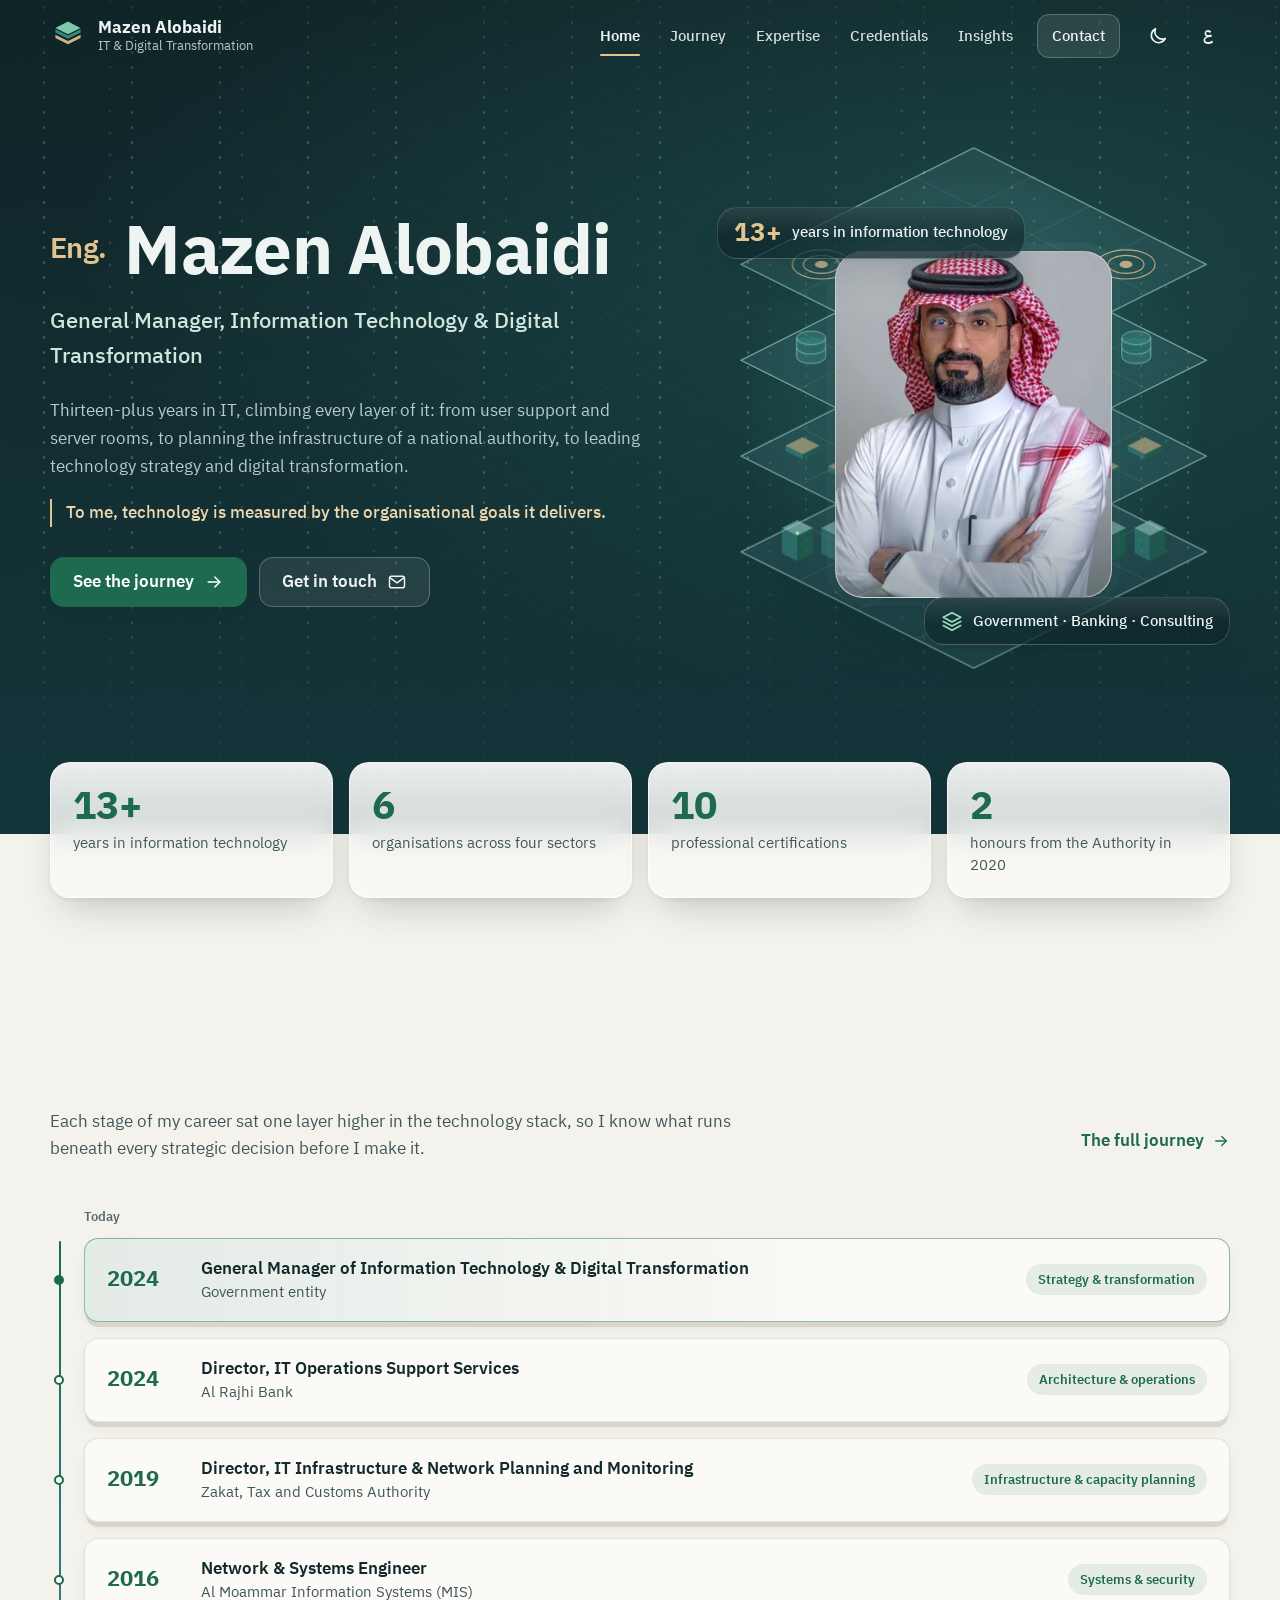
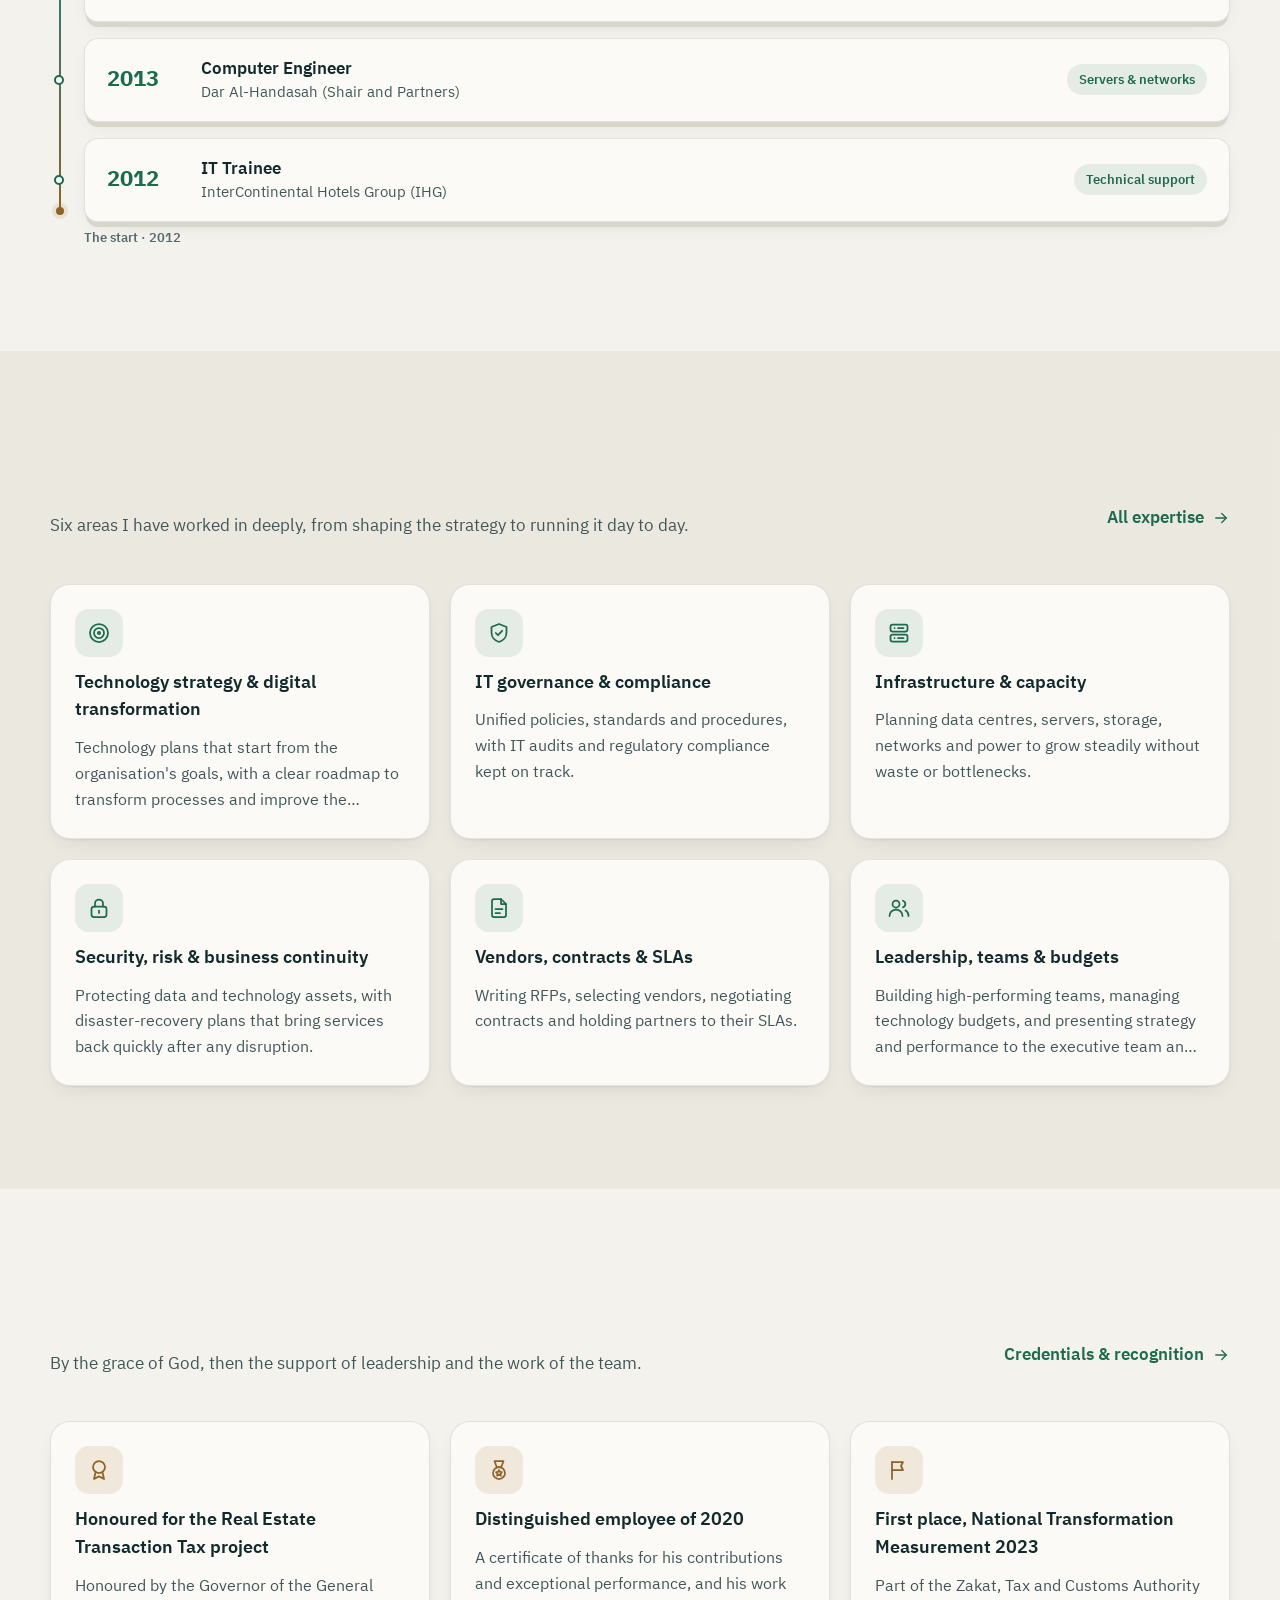
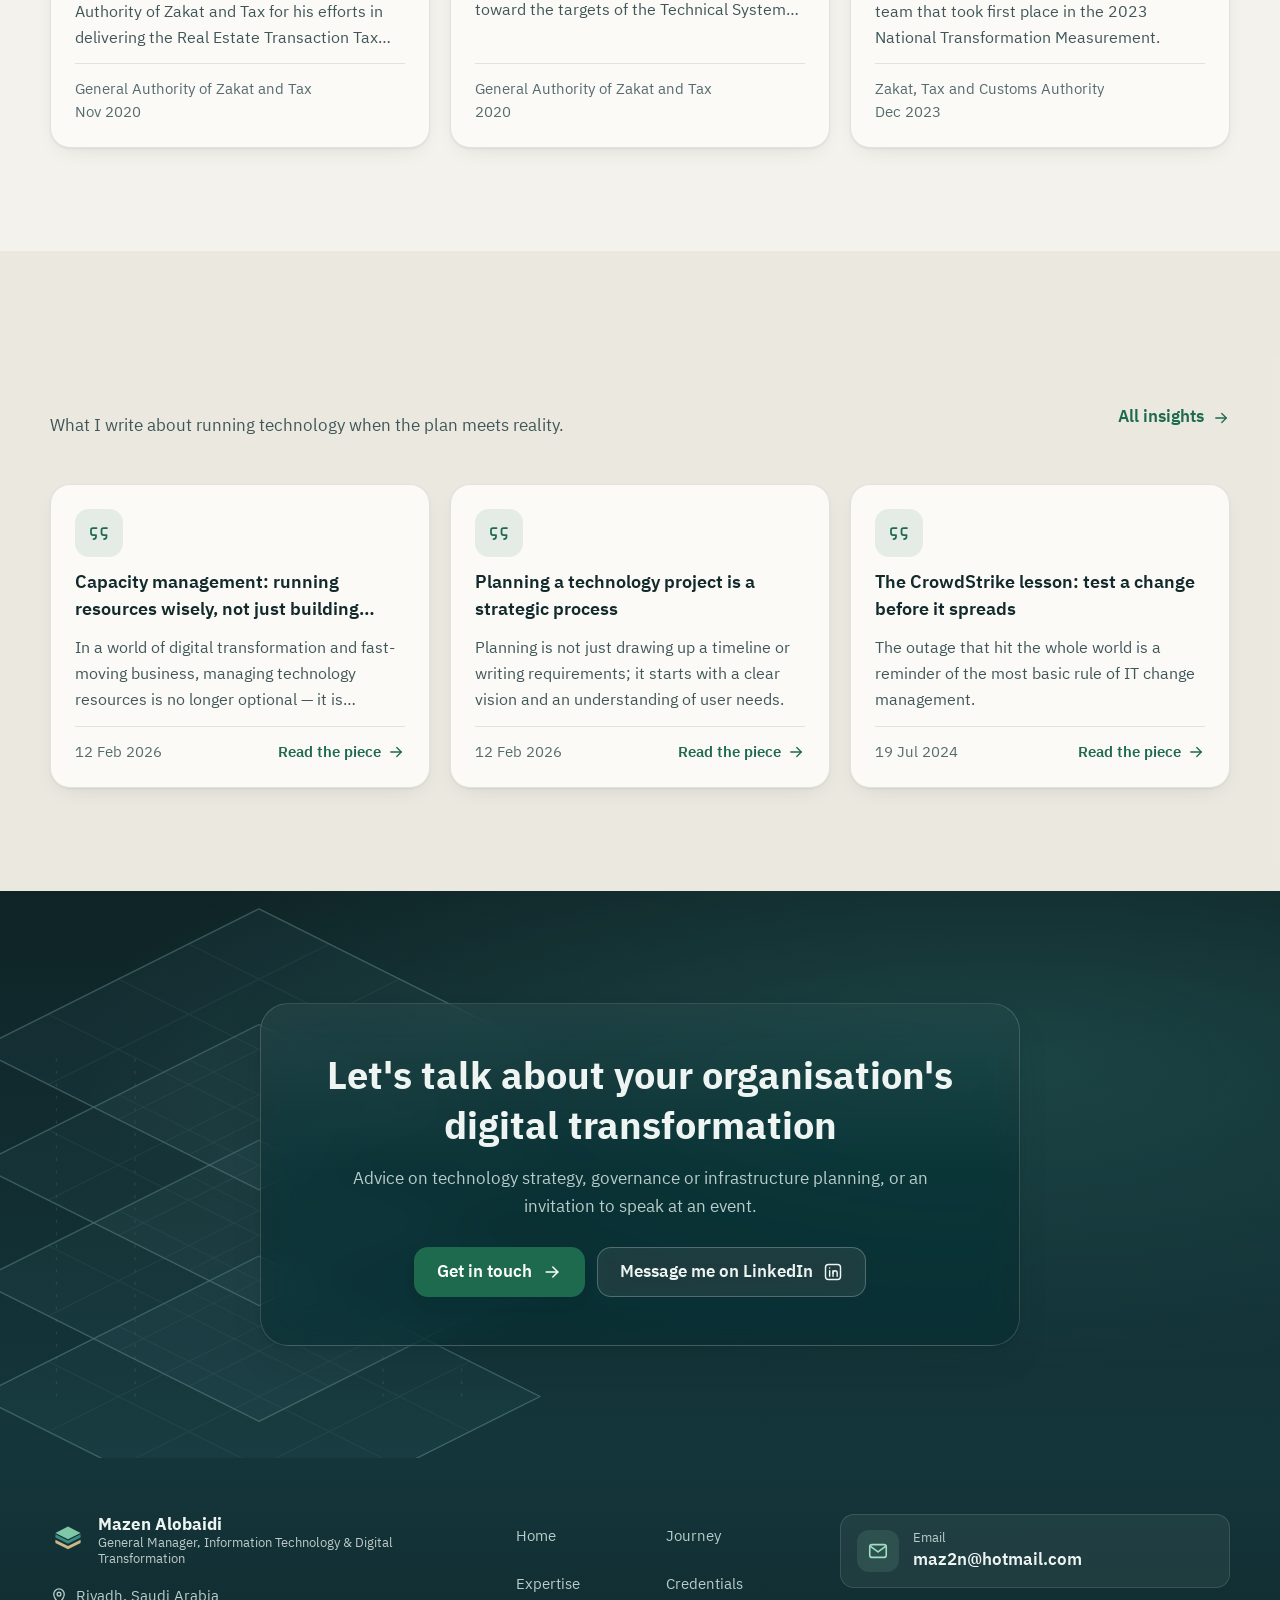
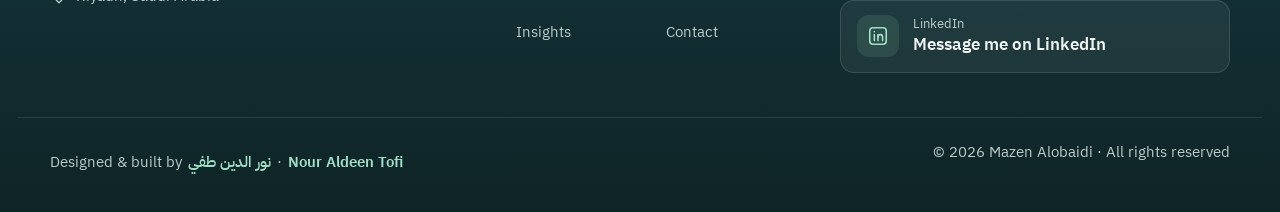
==== commit 9f18bac2: "Point English pages to the new stylesheet" ====
--- a/en/index.html
+++ b/en/index.html
@@ -30,7 +30,7 @@
 <link rel="apple-touch-icon" href="../assets/img/apple-touch-icon.png">
 <link rel="help" type="text/plain" href="../llms.txt" title="llms.txt">
 <link rel="preload" href="../assets/fonts/plex-lat-400.woff2" as="font" type="font/woff2" crossorigin><link rel="preload" href="../assets/fonts/plex-lat-700.woff2" as="font" type="font/woff2" crossorigin>
-<link rel="stylesheet" href="../assets/style.css?v=1">
+<link rel="stylesheet" href="../assets/style.css?v=75d07b89">
 <script>(function(){var d=document.documentElement,t;d.classList.add('js');setTimeout(function(){if(!window.__maReady)d.classList.remove('js')},3500);try{t=localStorage.getItem('mazen-alobaidi:theme')}catch(e){}if(t!=='light'&&t!=='dark'){t=matchMedia('(prefers-color-scheme: dark)').matches?'dark':'light'}d.setAttribute('data-theme',t);try{var L=localStorage.getItem('mazen-alobaidi:lang'),r=document.referrer,same=false;try{same=!!r&&new URL(r).origin===location.origin}catch(e){}if((L==='ar'||L==='en')&&L!==d.lang&&!same&&location.protocol!=='file:'){location.replace(d.getAttribute('data-alt'))}}catch(e){}})();</script>
 <script type="application/ld+json">{"@context": "https://schema.org", "@type": "Person", "@id": "https://nouraldeentofi.github.io/mazen-alobaidi/#person", "name": "Mazen Alobaidi", "alternateName": ["مازن العبيدي", "م. مازن العبيدي", "مازن فهد العبيدي", "مازن فهد زايد العبيدي", "مازن عبيدي", "مازن العبيدى", "المهندس مازن العبيدي", "Mazen Alobaidi", "Mazen Al-Obaidi", "Mazen Al Obaidi", "Mazen AlObaidi", "Mazen Alobaidy", "Mazen Al-Obaidy", "Mazen Obaidi", "Mazen Fahad Alobaidi", "Mazen Fahd Alobaidi", "Eng. Mazen Alobaidi", "Mazen A."], "honorificPrefix": "Eng.", "jobTitle": ["المدير العام لتقنية المعلومات والتحول الرقمي", "General Manager, Information Technology & Digital Transformation"], "description": "The personal site of Eng. Mazen Alobaidi: 13+ years in IT, from infrastructure and data centres to leading technology strategy, governance and digital transformation.", "url": "https://nouraldeentofi.github.io/mazen-alobaidi/en/", "image": "https://nouraldeentofi.github.io/mazen-alobaidi/assets/img/mazen-600.jpg", "address": {"@type": "PostalAddress", "addressLocality": "Riyadh", "addressCountry": "SA"}, "homeLocation": {"@type": "City", "name": "Riyadh", "alternateName": "الرياض"}, "worksFor": {"@type": "GovernmentOrganization", "name": "Government entity — Riyadh", "alternateName": "جهة حكومية — الرياض"}, "hasOccupation": {"@type": "Occupation", "name": "General Manager, Information Technology & Digital Transformation", "alternateName": ["General Manager of Information Technology and Digital Transformation", "Chief Information Officer", "CIO", "VP of Information Technology", "IT General Manager", "Head of IT", "Digital Transformation Leader", "Enterprise Architecture Consultant", "IT Strategy Consultant", "IT Infrastructure Director", "المدير العام لتقنية المعلومات والتحول الرقمي", "مدير عام تقنية المعلومات", "رئيس تقنية المعلومات", "نائب الرئيس لتقنية المعلومات", "قائد التحول الرقمي", "مستشار تقنية المعلومات", "مستشار التحول الرقمي", "مدير البنية التحتية التقنية"], "occupationLocation": {"@type": "City", "name": "Riyadh"}, "skills": "IT Strategy, Digital Transformation, IT Governance, Enterprise Architecture, TOGAF, Capacity Management, Data Center Architecture, High Availability Architecture, IT Infrastructure Planning, Cybersecurity, Risk Management, Business Continuity, Disaster Recovery, Vendor Management, RFP, Service Level Agreements, IT Budgeting, Change Management, Team Leadership, VMware vSphere"}, "knowsAbout": ["IT Strategy", "Digital Transformation", "IT Governance", "Enterprise Architecture", "TOGAF", "Capacity Management", "Data Center Architecture", "High Availability Architecture", "IT Infrastructure Planning", "Cybersecurity", "Risk Management", "Business Continuity", "Disaster Recovery", "Vendor Management", "RFP", "Service Level Agreements", "IT Budgeting", "Change Management", "Team Leadership", "VMware vSphere", "Windows Server", "ISO 27001", "Cloud Architecture", "استراتيجية تقنية المعلومات", "التحول الرقمي", "حوكمة تقنية المعلومات", "معمارية المؤسسة", "إدارة السعة", "مراكز البيانات", "استمرارية الأعمال", "إدارة المخاطر", "الأمن السيبراني"], "hasCredential": [{"@type": "EducationalOccupationalCredential", "credentialCategory": "degree", "name": "Bachelor's Degree, Computer Engineering", "recognizedBy": {"@type": "CollegeOrUniversity", "name": "Taif University", "alternateName": "جامعة الطائف"}}, {"@type": "EducationalOccupationalCredential", "credentialCategory": "certificate", "name": "Strategic Planning", "alternateName": "التخطيط الاستراتيجي", "recognizedBy": {"@type": "Organization", "name": "London Corporate Training"}}, {"@type": "EducationalOccupationalCredential", "credentialCategory": "certificate", "name": "TOGAF 9 Foundation and Certified Training", "alternateName": "تدريب TOGAF 9 التأسيسي والمعتمد", "recognizedBy": {"@type": "Organization", "name": "JODAYN"}}, {"@type": "EducationalOccupationalCredential", "credentialCategory": "certificate", "name": "Cloud Architecture: Advanced Concepts", "alternateName": "معمارية السحابة: مفاهيم متقدمة", "recognizedBy": {"@type": "Organization", "name": "LinkedIn Learning"}}, {"@type": "EducationalOccupationalCredential", "credentialCategory": "certificate", "name": "Learning Cloud Computing: Core Concepts", "alternateName": "الحوسبة السحابية: المفاهيم الأساسية", "recognizedBy": {"@type": "Organization", "name": "LinkedIn Learning"}}, {"@type": "EducationalOccupationalCredential", "credentialCategory": "certificate", "name": "vSphere 6.7 Foundations: Networking", "alternateName": "أساسيات شبكات vSphere 6.7", "recognizedBy": {"@type": "Organization", "name": "LinkedIn Learning"}}, {"@type": "EducationalOccupationalCredential", "credentialCategory": "certificate", "name": "VMware vSphere 6.5 Advanced Networking", "alternateName": "شبكات VMware vSphere 6.5 المتقدمة", "recognizedBy": {"@type": "Organization", "name": "LinkedIn Learning"}}, {"@type": "EducationalOccupationalCredential", "credentialCategory": "certificate", "name": "Microsoft SQL Server 2016: Installation and Administration", "alternateName": "تثبيت Microsoft SQL Server 2016 وإدارته", "recognizedBy": {"@type": "Organization", "name": "LinkedIn Learning"}}, {"@type": "EducationalOccupationalCredential", "credentialCategory": "certificate", "name": "Introduction to SAN and NAS Storage", "alternateName": "مقدمة في تخزين SAN وNAS", "recognizedBy": {"@type": "Organization", "name": "LinkedIn Learning"}}, {"@type": "EducationalOccupationalCredential", "credentialCategory": "certificate", "name": "Project Management Foundations: Small Projects", "alternateName": "أساسيات إدارة المشاريع: المشاريع الصغيرة", "recognizedBy": {"@type": "Organization", "name": "LinkedIn Learning"}}, {"@type": "EducationalOccupationalCredential", "credentialCategory": "certificate", "name": "Project Management Tips", "alternateName": "نصائح في إدارة المشاريع", "recognizedBy": {"@type": "Organization", "name": "LinkedIn Learning"}}], "award": ["Honoured for the Real Estate Transaction Tax project (Nov 2020)", "Distinguished employee of 2020 (2020)", "First place, National Transformation Measurement 2023 (Dec 2023)", "تكريم مشروع ضريبة التصرفات العقارية", "الموظف المتميز لعام 2020", "المركز الأول في قياس التحول الوطني 2023"], "alumniOf": [{"@type": "CollegeOrUniversity", "name": "Taif University", "alternateName": "جامعة الطائف"}, {"@type": "GovernmentOrganization", "name": "Zakat, Tax and Customs Authority", "alternateName": ["ZATCA", "هيئة الزكاة والضريبة والجمارك"]}, {"@type": "BankOrCreditUnion", "name": "Al Rajhi Bank", "alternateName": "مصرف الراجحي"}, {"@type": "Organization", "name": "Al Moammar Information Systems", "alternateName": ["MIS", "المعمر لأنظمة المعلومات"]}, {"@type": "Organization", "name": "Dar Al-Handasah (Shair and Partners)", "alternateName": "دار الهندسة"}, {"@type": "Organization", "name": "InterContinental Hotels Group", "alternateName": "IHG"}], "knowsLanguage": [{"@type": "Language", "name": "Arabic", "alternateName": "ar"}, {"@type": "Language", "name": "English", "alternateName": "en"}], "sameAs": ["https://www.linkedin.com/in/mazen-a-08a4165a/"], "email": "mailto:maz2n@hotmail.com"}</script><script type="application/ld+json">{"@context": "https://schema.org", "@type": "ProfilePage", "@id": "https://nouraldeentofi.github.io/mazen-alobaidi/en/#page", "url": "https://nouraldeentofi.github.io/mazen-alobaidi/en/", "name": "Mazen Alobaidi — General Manager, IT & Digital Transformation", "description": "The personal site of Eng. Mazen Alobaidi: 13+ years in IT, from infrastructure and data centres to leading technology strategy, governance and digital transformation.", "inLanguage": "en", "isPartOf": {"@type": "WebSite", "@id": "https://nouraldeentofi.github.io/mazen-alobaidi/#site", "name": "Mazen Alobaidi", "url": "https://nouraldeentofi.github.io/mazen-alobaidi/"}, "about": {"@id": "https://nouraldeentofi.github.io/mazen-alobaidi/#person"}, "mainEntity": {"@id": "https://nouraldeentofi.github.io/mazen-alobaidi/#person"}}</script><script type="application/ld+json">{"@context": "https://schema.org", "@type": "BreadcrumbList", "itemListElement": [{"@type": "ListItem", "position": 1, "name": "Home", "item": "https://nouraldeentofi.github.io/mazen-alobaidi/en/"}]}</script>
 </head>
@@ -134,6 +134,6 @@
 </footer>
 <nav class="dock" aria-label="Main navigation"><div class="dock-in"><a class="dock-item" href="index.html" aria-current="page"><svg class="ic" aria-hidden="true" focusable="false"><use href="#i-home"/></svg><span>Home</span></a><a class="dock-item" href="journey.html"><svg class="ic" aria-hidden="true" focusable="false"><use href="#i-stairs"/></svg><span>Journey</span></a><a class="dock-item" href="expertise.html"><svg class="ic" aria-hidden="true" focusable="false"><use href="#i-layers"/></svg><span>Expertise</span></a><a class="dock-item" href="credentials.html"><svg class="ic" aria-hidden="true" focusable="false"><use href="#i-award"/></svg><span>Credentials</span></a><a class="dock-item" href="insights.html"><svg class="ic" aria-hidden="true" focusable="false"><use href="#i-bulb"/></svg><span>Insights</span></a></div></nav>
 <div class="toast" role="status" aria-live="polite"></div>
-<script src="../assets/site.js?v=1" defer></script>
+<script src="../assets/site.js?v=75d07b89" defer></script>
 </body>
 </html>
--- a/assets/style.css
+++ b/assets/style.css
@@ -77,7 +77,7 @@
 
 /* ───────── Base ───────── */
 *,*::before,*::after{box-sizing:border-box}
-html{-webkit-text-size-adjust:100%;text-size-adjust:100%;scroll-padding-top:calc(var(--hdr) + 20px);background:var(--bg)}
+html{overflow-x:clip;-webkit-text-size-adjust:100%;text-size-adjust:100%;scroll-padding-top:calc(var(--hdr) + 20px);background:var(--bg)}
 @media (prefers-reduced-motion:no-preference){html{scroll-behavior:smooth}}
 body{margin:0;font-family:var(--font);font-size:var(--fs-md);line-height:1.85;color:var(--ink);background:var(--bg);
   -webkit-font-smoothing:antialiased;text-rendering:optimizeLegibility;overflow-x:clip;min-height:100vh;
@@ -109,10 +109,11 @@
 .clamp-2{-webkit-line-clamp:2;line-clamp:2}.clamp-3{-webkit-line-clamp:3;line-clamp:3}.clamp-4{-webkit-line-clamp:4;line-clamp:4}
 
 /* blueprint grid that drifts behind the light sections */
-.bg-grid{position:fixed;inset:-80px;z-index:-1;pointer-events:none;opacity:.9;
+.bg-grid{position:fixed;inset:0;z-index:-1;pointer-events:none;overflow:hidden;contain:strict}
+.bg-grid::before{content:"";position:absolute;inset:-80px;opacity:.9;
   background-image:url("data:image/svg+xml,%3Csvg xmlns='http://www.w3.org/2000/svg' width='64' height='37' viewBox='0 0 64 37'%3E%3Cpath d='M0 0 64 37M0 37 64 0' stroke='%23132a2d' stroke-opacity='.045' stroke-width='1' fill='none'/%3E%3C/svg%3E");
   background-size:64px 37px;animation:gridDrift 60s linear infinite alternate}
-:root[data-theme="dark"] .bg-grid{background-image:url("data:image/svg+xml,%3Csvg xmlns='http://www.w3.org/2000/svg' width='64' height='37' viewBox='0 0 64 37'%3E%3Cpath d='M0 0 64 37M0 37 64 0' stroke='%23e6eeec' stroke-opacity='.035' stroke-width='1' fill='none'/%3E%3C/svg%3E")}
+:root[data-theme="dark"] .bg-grid::before{background-image:url("data:image/svg+xml,%3Csvg xmlns='http://www.w3.org/2000/svg' width='64' height='37' viewBox='0 0 64 37'%3E%3Cpath d='M0 0 64 37M0 37 64 0' stroke='%23e6eeec' stroke-opacity='.035' stroke-width='1' fill='none'/%3E%3C/svg%3E")}
 @keyframes gridDrift{to{transform:translate3d(64px,37px,0)}}
 
 /* ───────── Glass ───────── */
@@ -354,14 +355,16 @@
 .sec{position:relative;padding-block:clamp(60px,8vw,104px)}
 .sec-alt{background:var(--bg-alt)}
 .sec-head{display:flex;align-items:flex-end;justify-content:space-between;gap:24px;margin-bottom:clamp(28px,4vw,44px)}
-.sec-head-text{max-width:720px;min-width:0;overflow:clip;overflow-clip-margin:8px}
+.sec-head-text{max-width:720px;min-width:0}
 .sec-title{font-size:var(--fs-2xl);font-weight:700;line-height:1.3}
 .sec-lead{margin-top:10px;color:var(--ink-2);font-size:1.04rem}
 
 /* ───────── Reveal ───────── */
 html.js .reveal{opacity:0;transform:translateY(22px);transition:opacity .9s var(--ease),transform 1s var(--ease);transition-delay:calc(var(--r,0) * 90ms)}
-html.js .reveal.from-start{transform:translateX(28px)}
-html.js[dir="ltr"] .reveal.from-start{transform:translateX(-28px)}
+/* titles wipe in from the reading direction — clip-path only, so nothing ever sits outside the page */
+html.js .reveal.from-start{transform:translateY(10px);clip-path:inset(-12% -2% -12% 100%);transition:opacity .9s var(--ease),transform 1s var(--ease),clip-path 1.1s var(--ease)}
+html.js[dir="ltr"] .reveal.from-start{clip-path:inset(-12% 100% -12% -2%)}
+html.js .reveal.from-start.in{clip-path:inset(-12% -2% -12% -2%)}
 html.js .reveal.in{opacity:1;transform:none}
 
 /* ───────── Career stack (home) ───────── */
@@ -690,5 +693,5 @@
   .hero .st-edge{stroke-dashoffset:0;animation:none!important}
   .hero .st-fill,.hero .st-grid,.hero .st-box,.hero .st-db,.hero .st-goal{opacity:1;animation:none!important}
   .stack .st-pulse,.slabs-wrap::after,.shine::after{display:none}
-  .bg-grid,.data-cols,.hero-portrait img,.float,.stack .st-plane{animation:none!important}
-}
+  .bg-grid::before,.data-cols,.hero-portrait img,.float,.stack .st-plane{animation:none!important}
+}
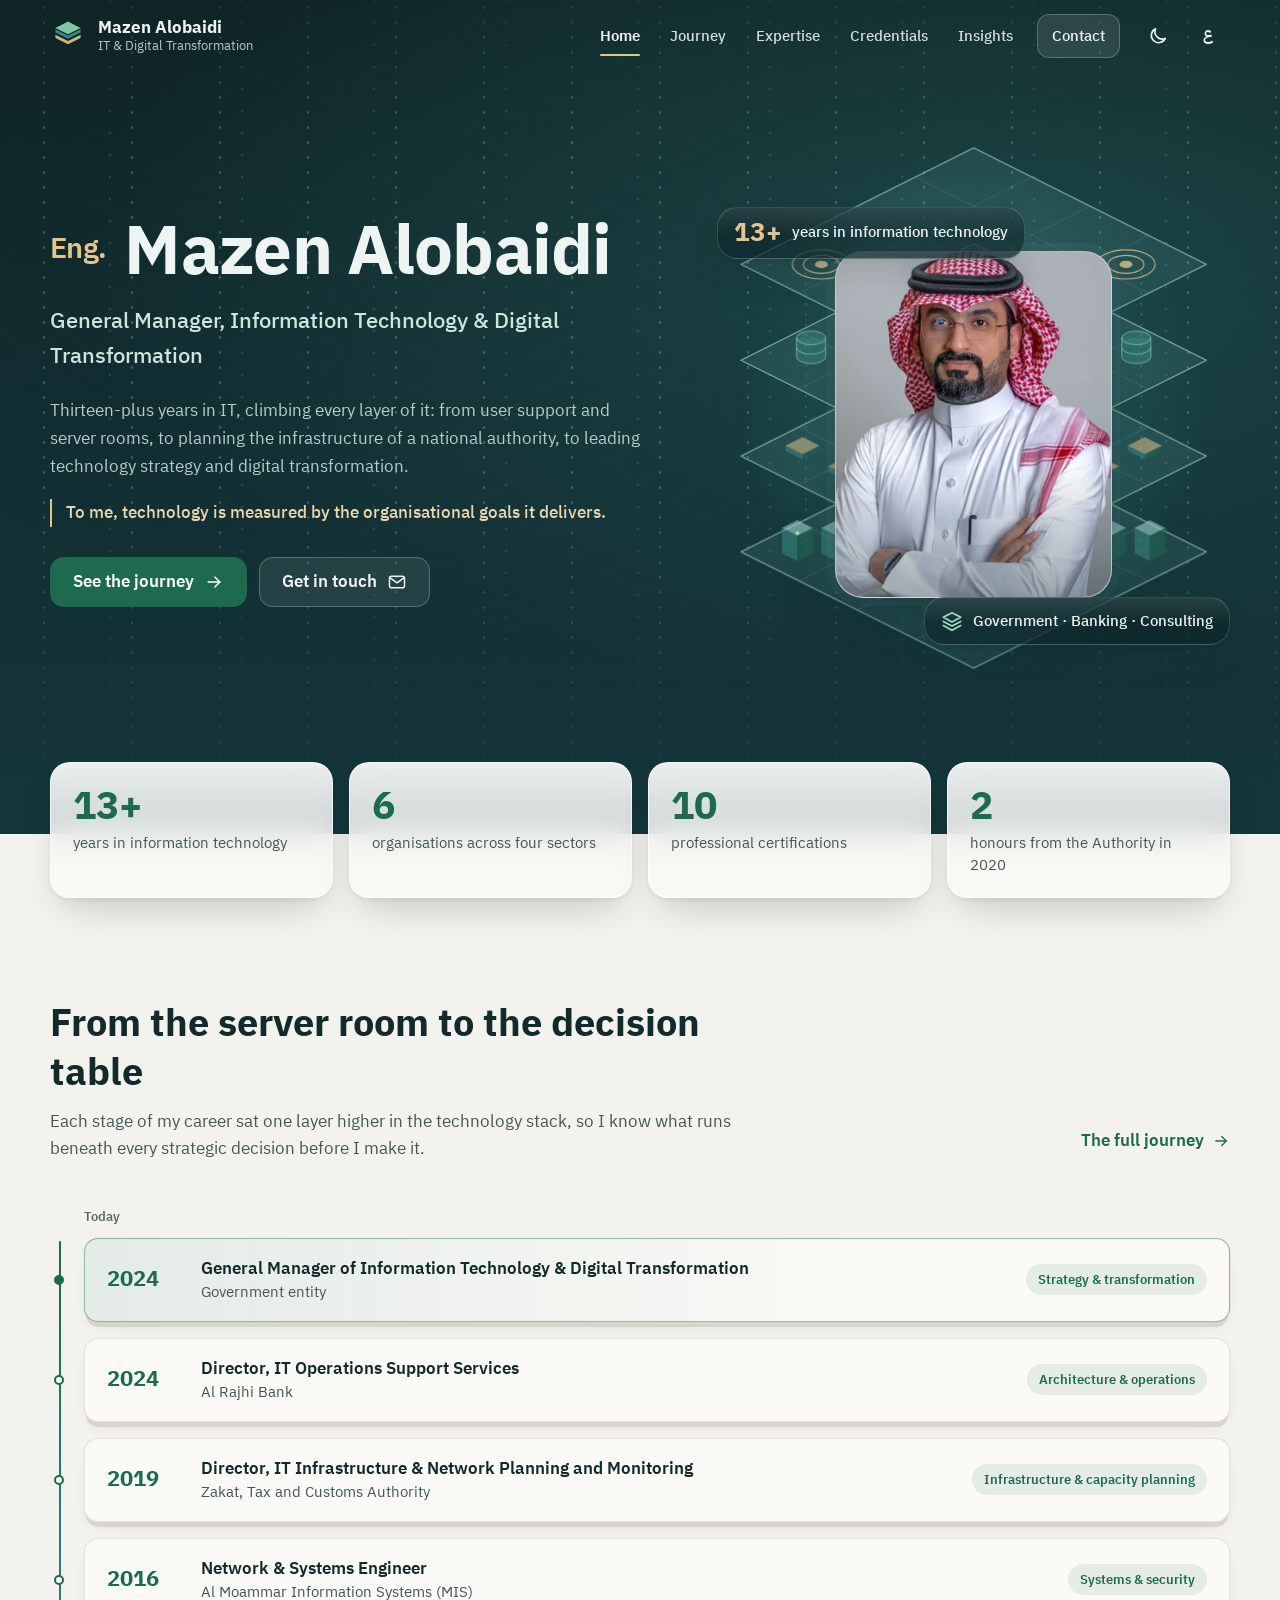
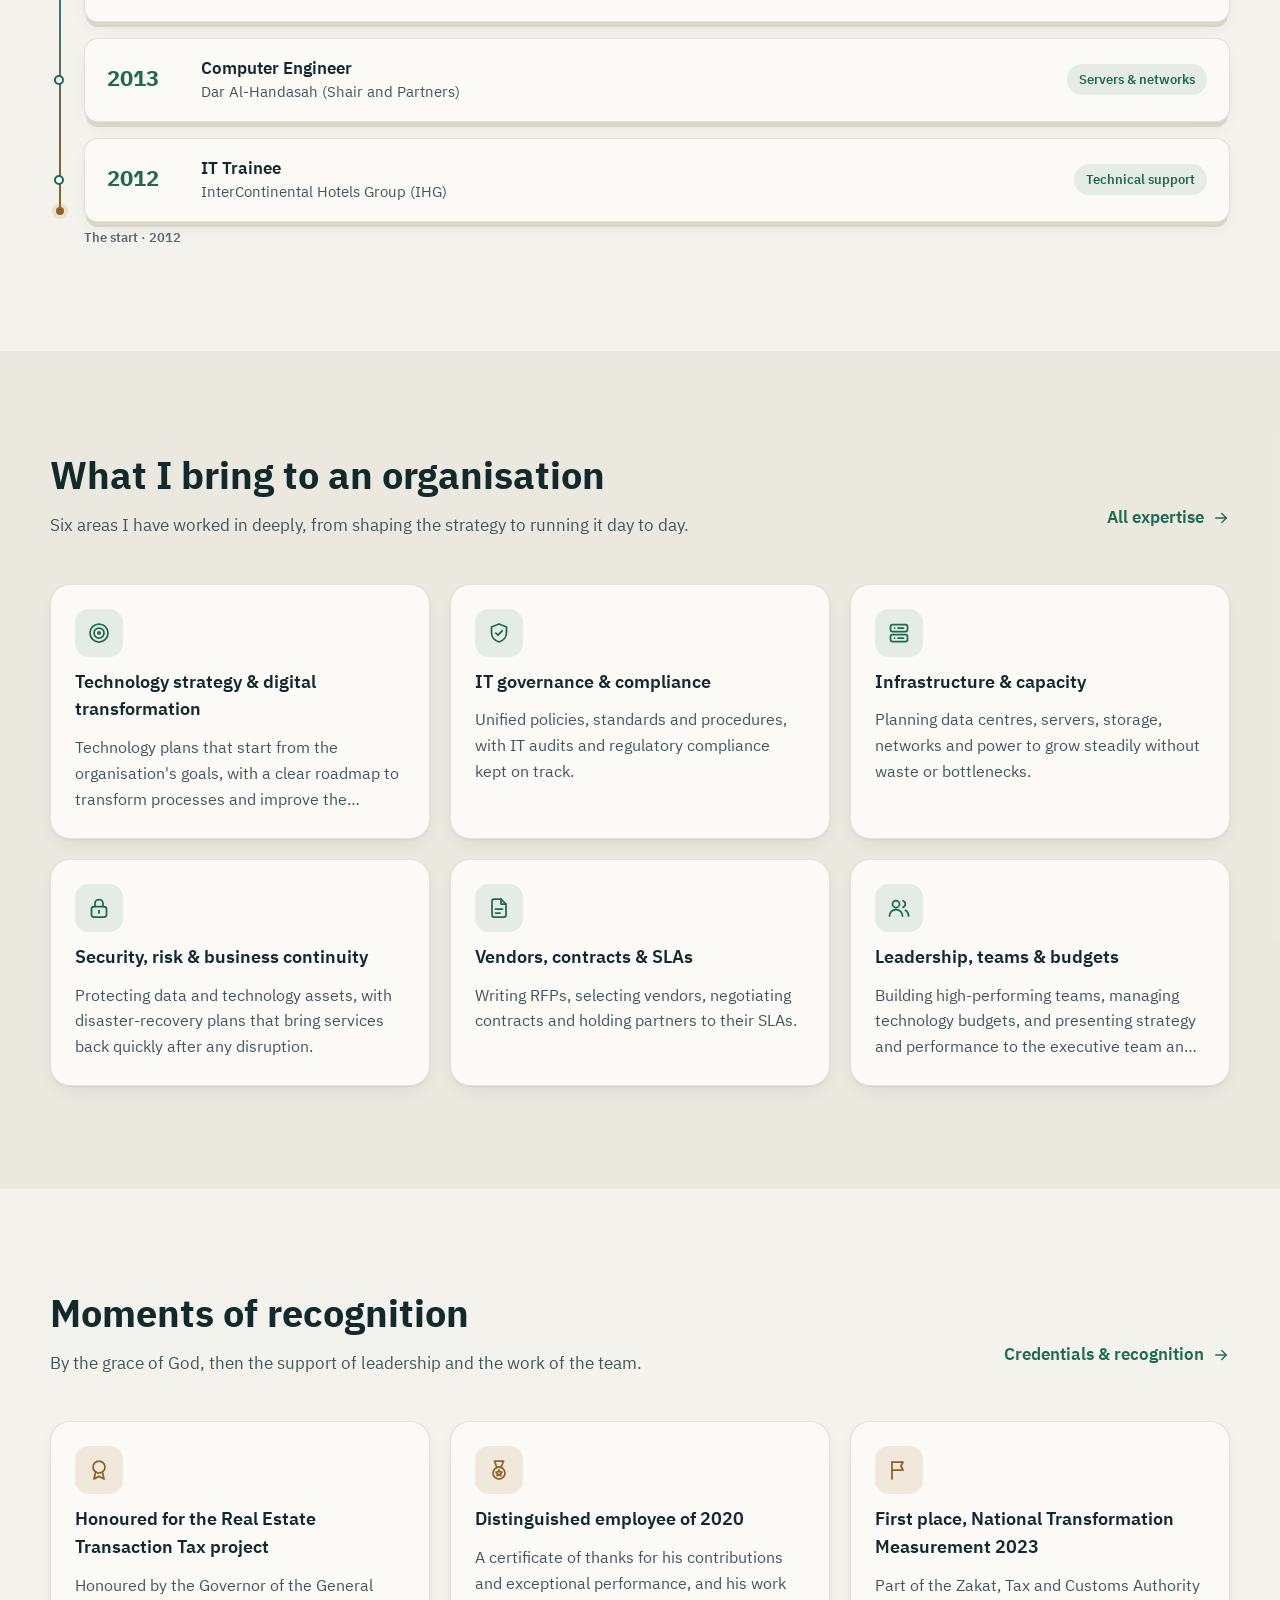
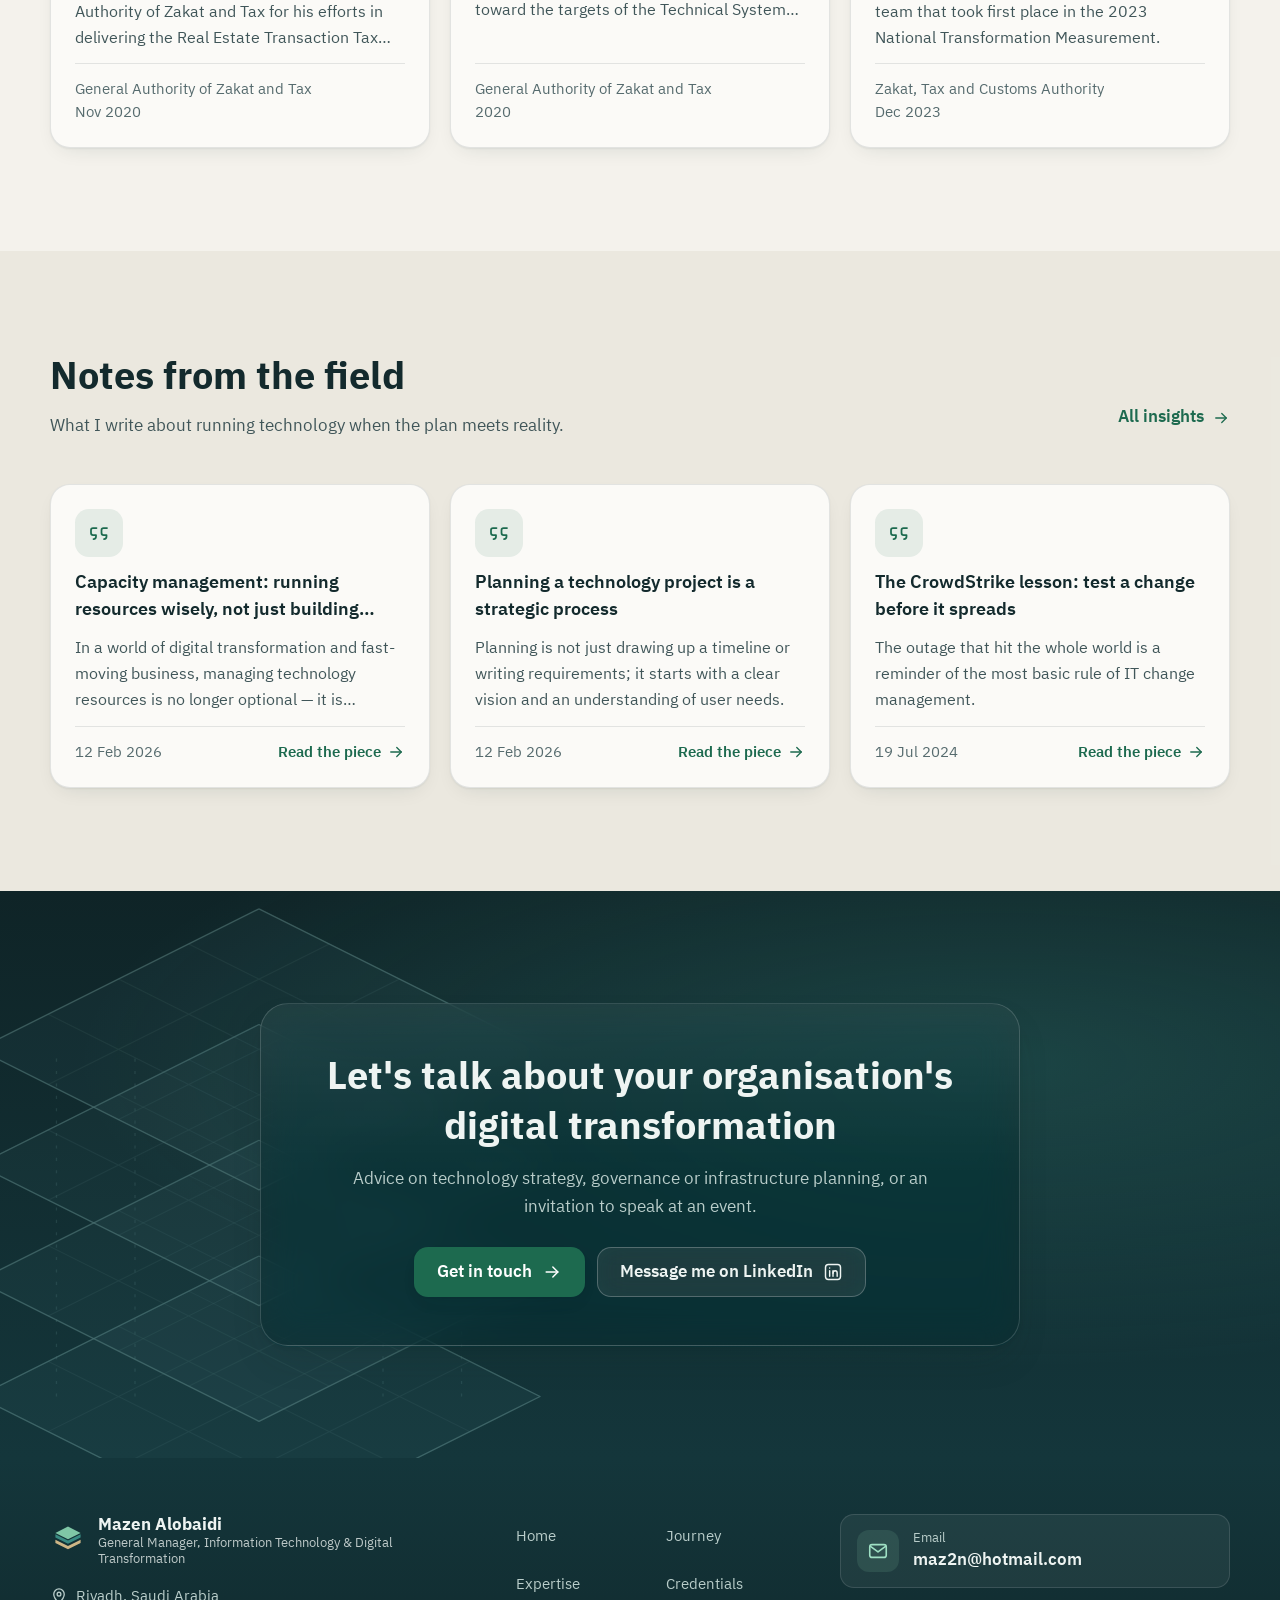
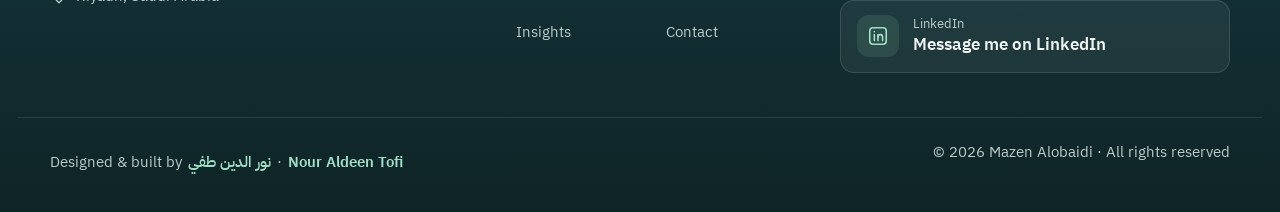
==== commit 5df5fb22: "English pages: new asset versions" ====
--- a/en/index.html
+++ b/en/index.html
@@ -30,7 +30,7 @@
 <link rel="apple-touch-icon" href="../assets/img/apple-touch-icon.png">
 <link rel="help" type="text/plain" href="../llms.txt" title="llms.txt">
 <link rel="preload" href="../assets/fonts/plex-lat-400.woff2" as="font" type="font/woff2" crossorigin><link rel="preload" href="../assets/fonts/plex-lat-700.woff2" as="font" type="font/woff2" crossorigin>
-<link rel="stylesheet" href="../assets/style.css?v=75d07b89">
+<link rel="stylesheet" href="../assets/style.css?v=a3cc9743">
 <script>(function(){var d=document.documentElement,t;d.classList.add('js');setTimeout(function(){if(!window.__maReady)d.classList.remove('js')},3500);try{t=localStorage.getItem('mazen-alobaidi:theme')}catch(e){}if(t!=='light'&&t!=='dark'){t=matchMedia('(prefers-color-scheme: dark)').matches?'dark':'light'}d.setAttribute('data-theme',t);try{var L=localStorage.getItem('mazen-alobaidi:lang'),r=document.referrer,same=false;try{same=!!r&&new URL(r).origin===location.origin}catch(e){}if((L==='ar'||L==='en')&&L!==d.lang&&!same&&location.protocol!=='file:'){location.replace(d.getAttribute('data-alt'))}}catch(e){}})();</script>
 <script type="application/ld+json">{"@context": "https://schema.org", "@type": "Person", "@id": "https://nouraldeentofi.github.io/mazen-alobaidi/#person", "name": "Mazen Alobaidi", "alternateName": ["مازن العبيدي", "م. مازن العبيدي", "مازن فهد العبيدي", "مازن فهد زايد العبيدي", "مازن عبيدي", "مازن العبيدى", "المهندس مازن العبيدي", "Mazen Alobaidi", "Mazen Al-Obaidi", "Mazen Al Obaidi", "Mazen AlObaidi", "Mazen Alobaidy", "Mazen Al-Obaidy", "Mazen Obaidi", "Mazen Fahad Alobaidi", "Mazen Fahd Alobaidi", "Eng. Mazen Alobaidi", "Mazen A."], "honorificPrefix": "Eng.", "jobTitle": ["المدير العام لتقنية المعلومات والتحول الرقمي", "General Manager, Information Technology & Digital Transformation"], "description": "The personal site of Eng. Mazen Alobaidi: 13+ years in IT, from infrastructure and data centres to leading technology strategy, governance and digital transformation.", "url": "https://nouraldeentofi.github.io/mazen-alobaidi/en/", "image": "https://nouraldeentofi.github.io/mazen-alobaidi/assets/img/mazen-600.jpg", "address": {"@type": "PostalAddress", "addressLocality": "Riyadh", "addressCountry": "SA"}, "homeLocation": {"@type": "City", "name": "Riyadh", "alternateName": "الرياض"}, "worksFor": {"@type": "GovernmentOrganization", "name": "Government entity — Riyadh", "alternateName": "جهة حكومية — الرياض"}, "hasOccupation": {"@type": "Occupation", "name": "General Manager, Information Technology & Digital Transformation", "alternateName": ["General Manager of Information Technology and Digital Transformation", "Chief Information Officer", "CIO", "VP of Information Technology", "IT General Manager", "Head of IT", "Digital Transformation Leader", "Enterprise Architecture Consultant", "IT Strategy Consultant", "IT Infrastructure Director", "المدير العام لتقنية المعلومات والتحول الرقمي", "مدير عام تقنية المعلومات", "رئيس تقنية المعلومات", "نائب الرئيس لتقنية المعلومات", "قائد التحول الرقمي", "مستشار تقنية المعلومات", "مستشار التحول الرقمي", "مدير البنية التحتية التقنية"], "occupationLocation": {"@type": "City", "name": "Riyadh"}, "skills": "IT Strategy, Digital Transformation, IT Governance, Enterprise Architecture, TOGAF, Capacity Management, Data Center Architecture, High Availability Architecture, IT Infrastructure Planning, Cybersecurity, Risk Management, Business Continuity, Disaster Recovery, Vendor Management, RFP, Service Level Agreements, IT Budgeting, Change Management, Team Leadership, VMware vSphere"}, "knowsAbout": ["IT Strategy", "Digital Transformation", "IT Governance", "Enterprise Architecture", "TOGAF", "Capacity Management", "Data Center Architecture", "High Availability Architecture", "IT Infrastructure Planning", "Cybersecurity", "Risk Management", "Business Continuity", "Disaster Recovery", "Vendor Management", "RFP", "Service Level Agreements", "IT Budgeting", "Change Management", "Team Leadership", "VMware vSphere", "Windows Server", "ISO 27001", "Cloud Architecture", "استراتيجية تقنية المعلومات", "التحول الرقمي", "حوكمة تقنية المعلومات", "معمارية المؤسسة", "إدارة السعة", "مراكز البيانات", "استمرارية الأعمال", "إدارة المخاطر", "الأمن السيبراني"], "hasCredential": [{"@type": "EducationalOccupationalCredential", "credentialCategory": "degree", "name": "Bachelor's Degree, Computer Engineering", "recognizedBy": {"@type": "CollegeOrUniversity", "name": "Taif University", "alternateName": "جامعة الطائف"}}, {"@type": "EducationalOccupationalCredential", "credentialCategory": "certificate", "name": "Strategic Planning", "alternateName": "التخطيط الاستراتيجي", "recognizedBy": {"@type": "Organization", "name": "London Corporate Training"}}, {"@type": "EducationalOccupationalCredential", "credentialCategory": "certificate", "name": "TOGAF 9 Foundation and Certified Training", "alternateName": "تدريب TOGAF 9 التأسيسي والمعتمد", "recognizedBy": {"@type": "Organization", "name": "JODAYN"}}, {"@type": "EducationalOccupationalCredential", "credentialCategory": "certificate", "name": "Cloud Architecture: Advanced Concepts", "alternateName": "معمارية السحابة: مفاهيم متقدمة", "recognizedBy": {"@type": "Organization", "name": "LinkedIn Learning"}}, {"@type": "EducationalOccupationalCredential", "credentialCategory": "certificate", "name": "Learning Cloud Computing: Core Concepts", "alternateName": "الحوسبة السحابية: المفاهيم الأساسية", "recognizedBy": {"@type": "Organization", "name": "LinkedIn Learning"}}, {"@type": "EducationalOccupationalCredential", "credentialCategory": "certificate", "name": "vSphere 6.7 Foundations: Networking", "alternateName": "أساسيات شبكات vSphere 6.7", "recognizedBy": {"@type": "Organization", "name": "LinkedIn Learning"}}, {"@type": "EducationalOccupationalCredential", "credentialCategory": "certificate", "name": "VMware vSphere 6.5 Advanced Networking", "alternateName": "شبكات VMware vSphere 6.5 المتقدمة", "recognizedBy": {"@type": "Organization", "name": "LinkedIn Learning"}}, {"@type": "EducationalOccupationalCredential", "credentialCategory": "certificate", "name": "Microsoft SQL Server 2016: Installation and Administration", "alternateName": "تثبيت Microsoft SQL Server 2016 وإدارته", "recognizedBy": {"@type": "Organization", "name": "LinkedIn Learning"}}, {"@type": "EducationalOccupationalCredential", "credentialCategory": "certificate", "name": "Introduction to SAN and NAS Storage", "alternateName": "مقدمة في تخزين SAN وNAS", "recognizedBy": {"@type": "Organization", "name": "LinkedIn Learning"}}, {"@type": "EducationalOccupationalCredential", "credentialCategory": "certificate", "name": "Project Management Foundations: Small Projects", "alternateName": "أساسيات إدارة المشاريع: المشاريع الصغيرة", "recognizedBy": {"@type": "Organization", "name": "LinkedIn Learning"}}, {"@type": "EducationalOccupationalCredential", "credentialCategory": "certificate", "name": "Project Management Tips", "alternateName": "نصائح في إدارة المشاريع", "recognizedBy": {"@type": "Organization", "name": "LinkedIn Learning"}}], "award": ["Honoured for the Real Estate Transaction Tax project (Nov 2020)", "Distinguished employee of 2020 (2020)", "First place, National Transformation Measurement 2023 (Dec 2023)", "تكريم مشروع ضريبة التصرفات العقارية", "الموظف المتميز لعام 2020", "المركز الأول في قياس التحول الوطني 2023"], "alumniOf": [{"@type": "CollegeOrUniversity", "name": "Taif University", "alternateName": "جامعة الطائف"}, {"@type": "GovernmentOrganization", "name": "Zakat, Tax and Customs Authority", "alternateName": ["ZATCA", "هيئة الزكاة والضريبة والجمارك"]}, {"@type": "BankOrCreditUnion", "name": "Al Rajhi Bank", "alternateName": "مصرف الراجحي"}, {"@type": "Organization", "name": "Al Moammar Information Systems", "alternateName": ["MIS", "المعمر لأنظمة المعلومات"]}, {"@type": "Organization", "name": "Dar Al-Handasah (Shair and Partners)", "alternateName": "دار الهندسة"}, {"@type": "Organization", "name": "InterContinental Hotels Group", "alternateName": "IHG"}], "knowsLanguage": [{"@type": "Language", "name": "Arabic", "alternateName": "ar"}, {"@type": "Language", "name": "English", "alternateName": "en"}], "sameAs": ["https://www.linkedin.com/in/mazen-a-08a4165a/"], "email": "mailto:maz2n@hotmail.com"}</script><script type="application/ld+json">{"@context": "https://schema.org", "@type": "ProfilePage", "@id": "https://nouraldeentofi.github.io/mazen-alobaidi/en/#page", "url": "https://nouraldeentofi.github.io/mazen-alobaidi/en/", "name": "Mazen Alobaidi — General Manager, IT & Digital Transformation", "description": "The personal site of Eng. Mazen Alobaidi: 13+ years in IT, from infrastructure and data centres to leading technology strategy, governance and digital transformation.", "inLanguage": "en", "isPartOf": {"@type": "WebSite", "@id": "https://nouraldeentofi.github.io/mazen-alobaidi/#site", "name": "Mazen Alobaidi", "url": "https://nouraldeentofi.github.io/mazen-alobaidi/"}, "about": {"@id": "https://nouraldeentofi.github.io/mazen-alobaidi/#person"}, "mainEntity": {"@id": "https://nouraldeentofi.github.io/mazen-alobaidi/#person"}}</script><script type="application/ld+json">{"@context": "https://schema.org", "@type": "BreadcrumbList", "itemListElement": [{"@type": "ListItem", "position": 1, "name": "Home", "item": "https://nouraldeentofi.github.io/mazen-alobaidi/en/"}]}</script>
 </head>
@@ -134,6 +134,6 @@
 </footer>
 <nav class="dock" aria-label="Main navigation"><div class="dock-in"><a class="dock-item" href="index.html" aria-current="page"><svg class="ic" aria-hidden="true" focusable="false"><use href="#i-home"/></svg><span>Home</span></a><a class="dock-item" href="journey.html"><svg class="ic" aria-hidden="true" focusable="false"><use href="#i-stairs"/></svg><span>Journey</span></a><a class="dock-item" href="expertise.html"><svg class="ic" aria-hidden="true" focusable="false"><use href="#i-layers"/></svg><span>Expertise</span></a><a class="dock-item" href="credentials.html"><svg class="ic" aria-hidden="true" focusable="false"><use href="#i-award"/></svg><span>Credentials</span></a><a class="dock-item" href="insights.html"><svg class="ic" aria-hidden="true" focusable="false"><use href="#i-bulb"/></svg><span>Insights</span></a></div></nav>
 <div class="toast" role="status" aria-live="polite"></div>
-<script src="../assets/site.js?v=75d07b89" defer></script>
+<script src="../assets/site.js?v=a3cc9743" defer></script>
 </body>
 </html>
--- a/assets/style.css
+++ b/assets/style.css
@@ -364,7 +364,7 @@
 /* titles wipe in from the reading direction — clip-path only, so nothing ever sits outside the page */
 html.js .reveal.from-start{transform:translateY(10px);clip-path:inset(-12% -2% -12% 100%);transition:opacity .9s var(--ease),transform 1s var(--ease),clip-path 1.1s var(--ease)}
 html.js[dir="ltr"] .reveal.from-start{clip-path:inset(-12% 100% -12% -2%)}
-html.js .reveal.from-start.in{clip-path:inset(-12% -2% -12% -2%)}
+html.js .reveal.from-start.in{clip-path:inset(-12% -2% -12% -2%);transform:none}
 html.js .reveal.in{opacity:1;transform:none}
 
 /* ───────── Career stack (home) ───────── */
